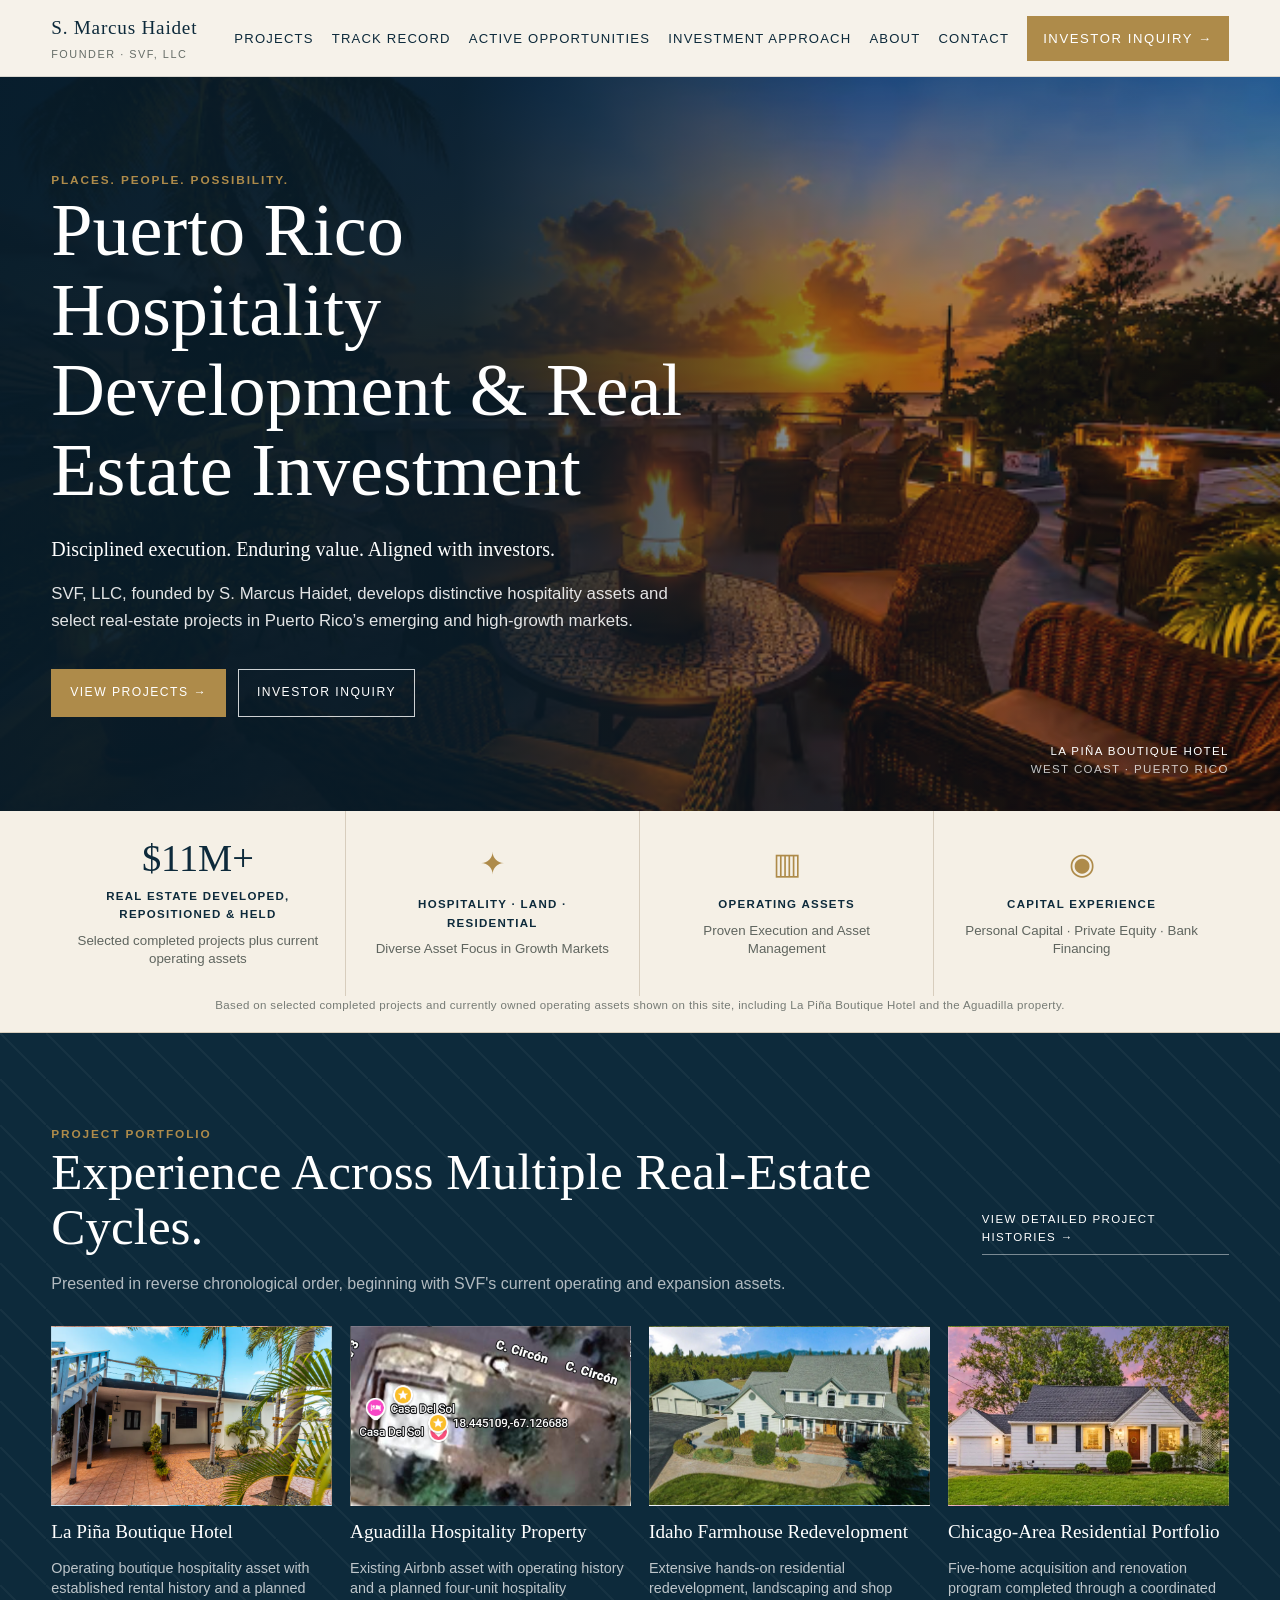
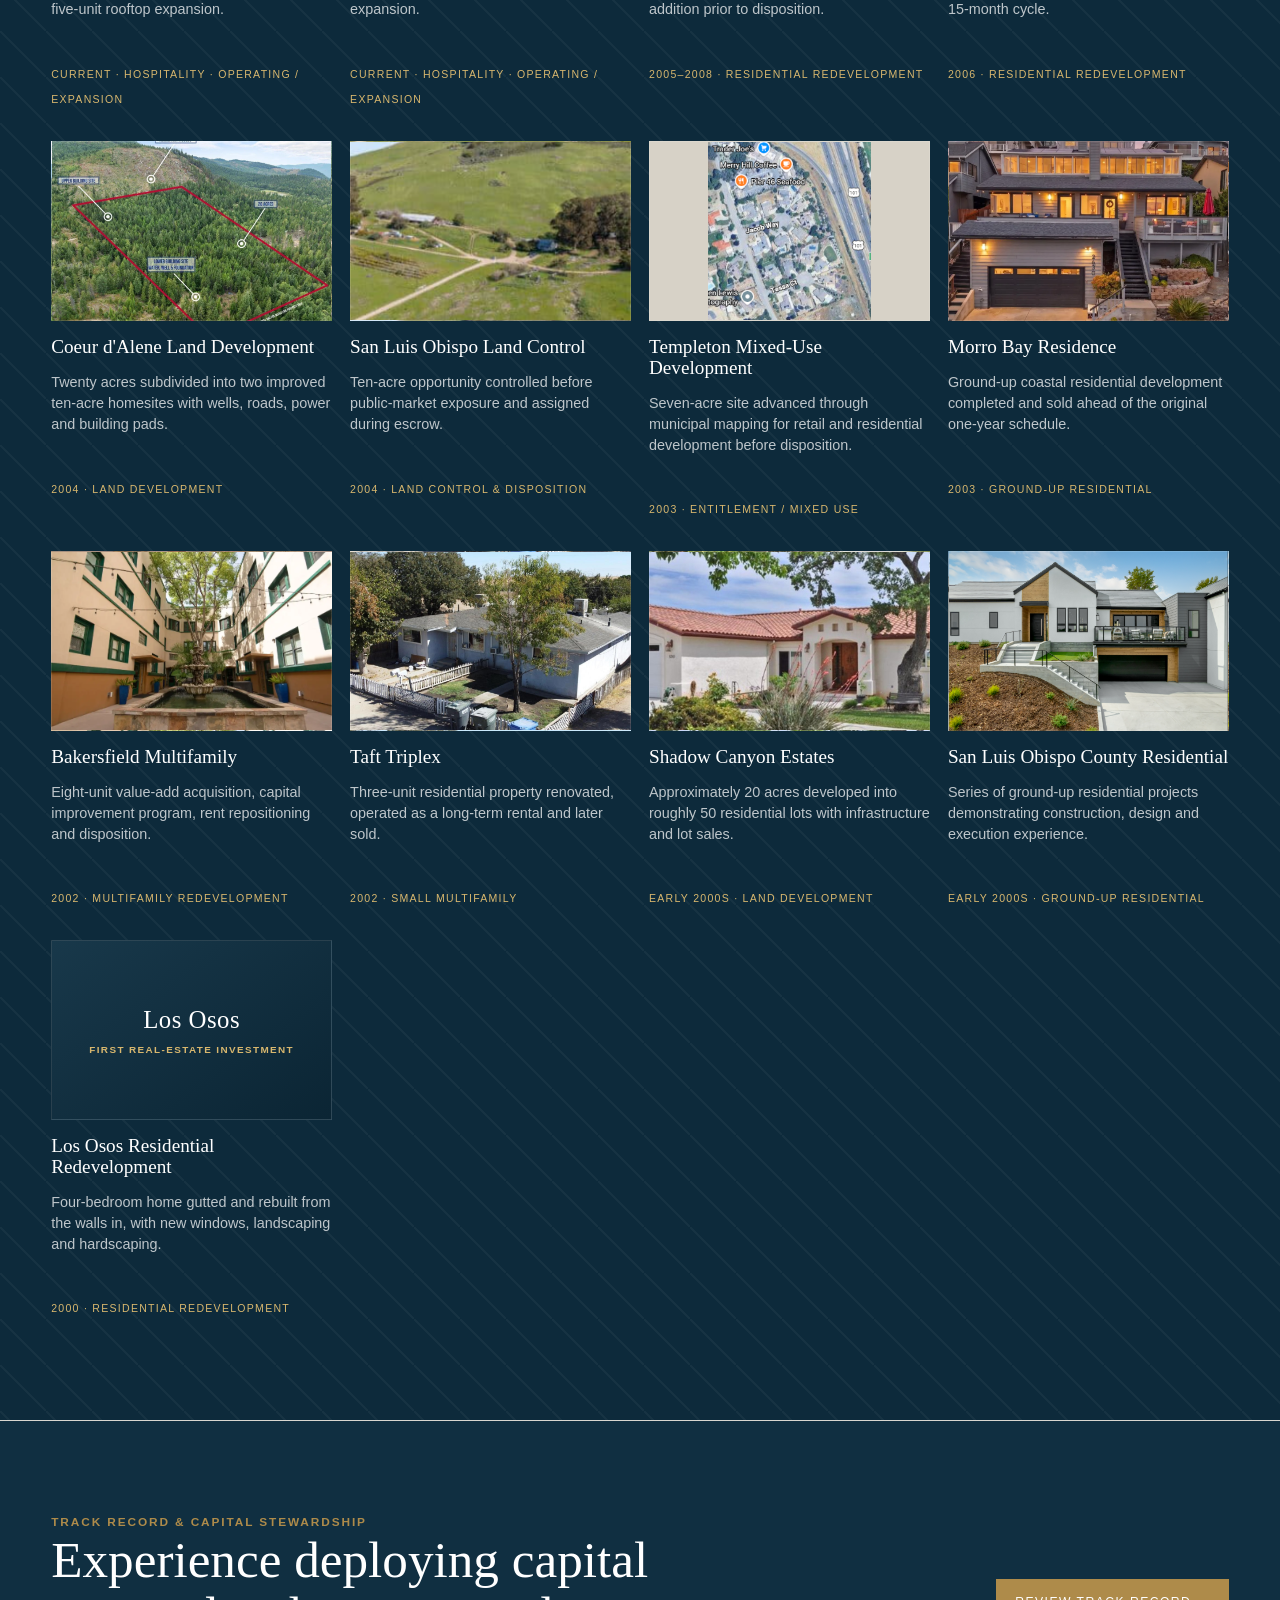
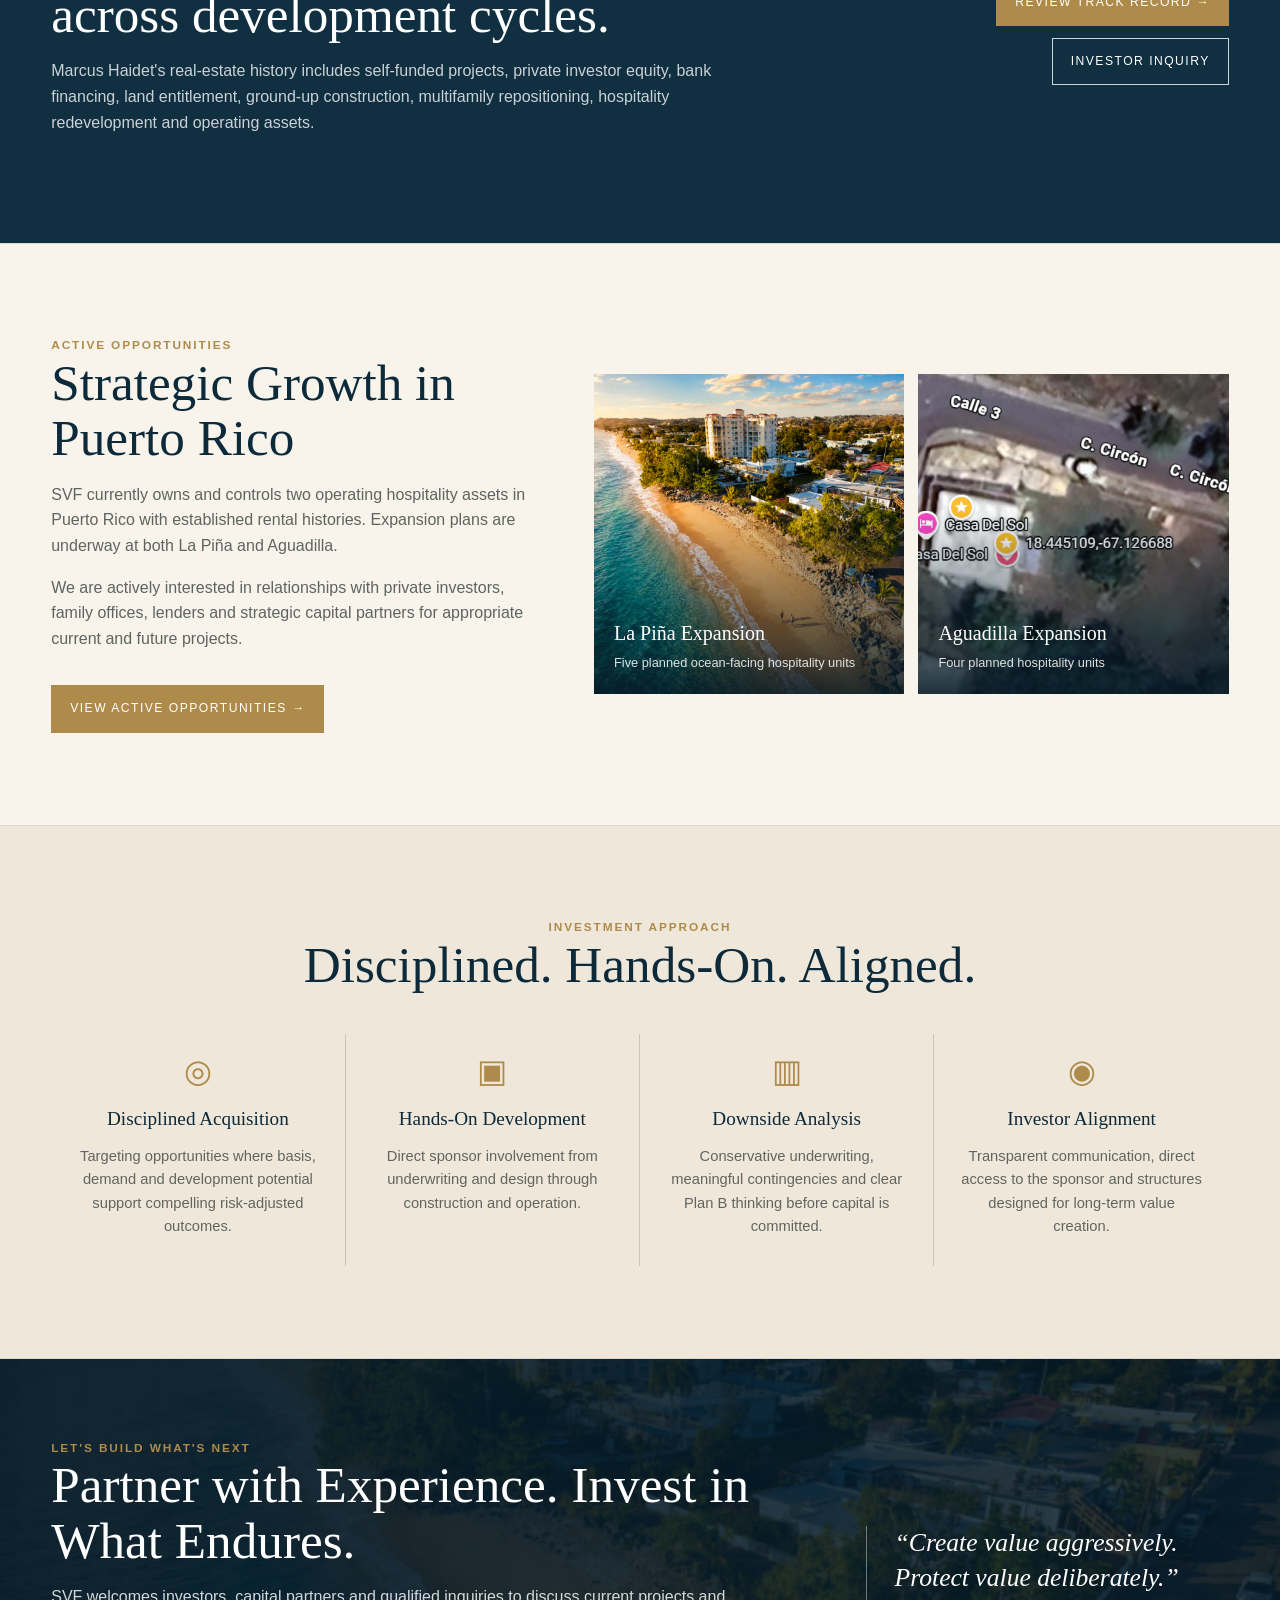
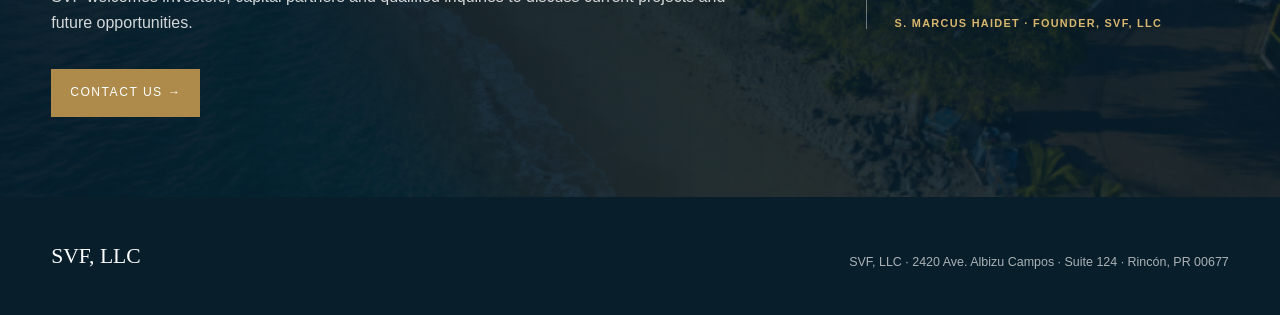
==== index.html @ a1da13d5 "Update homepage real estate value metric to $11M+" ====
<!doctype html>
<html lang="en">
<head>
<meta charset="utf-8">
<meta name="viewport" content="width=device-width,initial-scale=1">
<title>S. Marcus Haidet | SVF, LLC | Puerto Rico Hospitality Development & Investment</title>
<meta name="description" content="SVF, LLC, founded by S. Marcus Haidet, develops hospitality and select real-estate assets in Puerto Rico and works with aligned private capital partners.">
<meta name="robots" content="index,follow">
<link rel="stylesheet" href="styles.css">
</head>
<body class="home-investment">
<header class="site-header investment-header">
  <div class="container nav">
    <a class="brand" href="index.html">S. Marcus Haidet<small>Founder · SVF, LLC</small></a>
    <button class="menu-button" aria-expanded="false">Menu</button>
    <nav class="nav-links" aria-label="Primary">
      <a href="projects.html">Projects</a><a href="trackrecord.html">Track Record</a>
      <a href="active.html">Active Opportunities</a>
      <a href="investment.html">Investment Approach</a>
      <a href="about.html">About</a>
      <a href="contact.html">Contact</a>
      <a class="nav-investor" href="contact.html">Investor Inquiry →</a>
    </nav>
  </div>
</header>

<main>
<section class="invest-hero">
  <div class="invest-hero-overlay"></div>
  <div class="container invest-hero-content">
    <div class="hero-copy-panel">
      <div class="eyebrow gold">Places. People. Possibility.</div>
      <h1>Puerto Rico Hospitality Development & Real Estate Investment</h1>
      <p class="hero-sub">Disciplined execution. Enduring value. Aligned with investors.</p>
      <p class="hero-body">SVF, LLC, founded by S. Marcus Haidet, develops distinctive hospitality assets and select real-estate projects in Puerto Rico’s emerging and high-growth markets.</p>
      <div class="actions">
        <a class="button gold-button" href="projects.html">View Projects →</a>
        <a class="button outline-light" href="contact.html">Investor Inquiry</a>
      </div>
    </div>
    <div class="hero-location">La Piña Boutique Hotel<br><span>West Coast · Puerto Rico</span></div>
  </div>
</section>

<section class="credibility-strip">
  <div class="container credibility-grid">
    <div class="credibility-item">
      <strong>$11M+</strong>
      <span>Real Estate Developed, Repositioned & Held</span>
      <small>Selected completed projects plus current operating assets</small>
    </div>
    <div class="credibility-item">
      <div class="credibility-icon">✦</div>
      <span>Hospitality · Land · Residential</span>
      <small>Diverse Asset Focus in Growth Markets</small>
    </div>
    <div class="credibility-item">
      <div class="credibility-icon">▥</div>
      <span>Operating Assets</span>
      <small>Proven Execution and Asset Management</small>
    </div>
    <div class="credibility-item">
      <div class="credibility-icon">◉</div>
      <span>Capital Experience</span>
      <small>Personal Capital · Private Equity · Bank Financing</small>
    </div>
  </div>
<div class="container credibility-note">Based on selected completed projects and currently owned operating assets shown on this site, including La Piña Boutique Hotel and the Aguadilla property.</div>
</section>

<section class="featured-dark section">
  <div class="container">
    <div class="featured-head">
      <div>
        <div class="eyebrow gold">Project Portfolio</div>
        <h2>Experience Across Multiple Real-Estate Cycles.</h2>
      </div>
      <a class="text-link-light" href="projects.html">View detailed project histories →</a>
    </div>
    <p class="portfolio-intro">Presented in reverse chronological order, beginning with SVF's current operating and expansion assets.</p>
    <div class="project-card-grid all-projects">
      <a class="investment-project-card" href="active.html">
        <div class="project-thumb p-lapina"></div>
        <h3>La Piña Boutique Hotel</h3>
        <p>Operating boutique hospitality asset with established rental history and a planned five-unit rooftop expansion.</p>
        <span>Current · Hospitality · Operating / Expansion</span>
      </a>
      <a class="investment-project-card" href="active.html">
        <div class="project-thumb p-aguadilla"></div>
        <h3>Aguadilla Hospitality Property</h3>
        <p>Existing Airbnb asset with operating history and a planned four-unit hospitality expansion.</p>
        <span>Current · Hospitality · Operating / Expansion</span>
      </a>
      <a class="investment-project-card" href="projects.html">
        <div class="project-thumb p-farmhouse"></div>
        <h3>Idaho Farmhouse Redevelopment</h3>
        <p>Extensive hands-on residential redevelopment, landscaping and shop addition prior to disposition.</p>
        <span>2005–2008 · Residential Redevelopment</span>
      </a>
      <a class="investment-project-card" href="projects.html">
        <div class="project-thumb p-chicago"></div>
        <h3>Chicago-Area Residential Portfolio</h3>
        <p>Five-home acquisition and renovation program completed through a coordinated 15-month cycle.</p>
        <span>2006 · Residential Redevelopment</span>
      </a>
      <a class="investment-project-card" href="projects.html">
        <div class="project-thumb p-cda"></div>
        <h3>Coeur d'Alene Land Development</h3>
        <p>Twenty acres subdivided into two improved ten-acre homesites with wells, roads, power and building pads.</p>
        <span>2004 · Land Development</span>
      </a>
      <a class="investment-project-card" href="projects.html">
        <div class="project-thumb p-slo-land"></div>
        <h3>San Luis Obispo Land Control</h3>
        <p>Ten-acre opportunity controlled before public-market exposure and assigned during escrow.</p>
        <span>2004 · Land Control & Disposition</span>
      </a>
      <a class="investment-project-card" href="projects.html">
        <div class="project-thumb p-templeton"></div>
        <h3>Templeton Mixed-Use Development</h3>
        <p>Seven-acre site advanced through municipal mapping for retail and residential development before disposition.</p>
        <span>2003 · Entitlement / Mixed Use</span>
      </a>
      <a class="investment-project-card" href="projects.html">
        <div class="project-thumb p-morro"></div>
        <h3>Morro Bay Residence</h3>
        <p>Ground-up coastal residential development completed and sold ahead of the original one-year schedule.</p>
        <span>2003 · Ground-Up Residential</span>
      </a>
      <a class="investment-project-card" href="projects.html">
        <div class="project-thumb p-bakersfield"></div>
        <h3>Bakersfield Multifamily</h3>
        <p>Eight-unit value-add acquisition, capital improvement program, rent repositioning and disposition.</p>
        <span>2002 · Multifamily Redevelopment</span>
      </a>
      <a class="investment-project-card" href="projects.html">
        <div class="project-thumb p-taft"></div>
        <h3>Taft Triplex</h3>
        <p>Three-unit residential property renovated, operated as a long-term rental and later sold.</p>
        <span>2002 · Small Multifamily</span>
      </a>
      <a class="investment-project-card" href="projects.html">
        <div class="project-thumb p-shadow"></div>
        <h3>Shadow Canyon Estates</h3>
        <p>Approximately 20 acres developed into roughly 50 residential lots with infrastructure and lot sales.</p>
        <span>Early 2000s · Land Development</span>
      </a>
      <a class="investment-project-card" href="projects.html">
        <div class="project-thumb p-slo-homes"></div>
        <h3>San Luis Obispo County Residential</h3>
        <p>Series of ground-up residential projects demonstrating construction, design and execution experience.</p>
        <span>Early 2000s · Ground-Up Residential</span>
      </a>
      <a class="investment-project-card" href="projects.html">
        <div class="project-thumb p-losos"><div class="text-thumb">Los Osos<br><small>First Real-Estate Investment</small></div></div>
        <h3>Los Osos Residential Redevelopment</h3>
        <p>Four-bedroom home gutted and rebuilt from the walls in, with new windows, landscaping and hardscaping.</p>
        <span>2000 · Residential Redevelopment</span>
      </a>
    </div>
  </div>
</section>

<section class="section trackrecord-band">
  <div class="container trackrecord-band-inner">
    <div>
      <div class="eyebrow gold">Track Record & Capital Stewardship</div>
      <h2>Experience deploying capital across development cycles.</h2>
      <p>Marcus Haidet's real-estate history includes self-funded projects, private investor equity, bank financing, land entitlement, ground-up construction, multifamily repositioning, hospitality redevelopment and operating assets.</p>
    </div>
    <div class="trackrecord-band-actions">
      <a class="button gold-button" href="trackrecord.html">Review Track Record →</a>
      <a class="button outline-light" href="contact.html">Investor Inquiry</a>
    </div>
  </div>
</section>

<section class="opportunity-section section">
  <div class="container opportunity-layout">
    <div class="opportunity-copy">
      <div class="eyebrow gold">Active Opportunities</div>
      <h2>Strategic Growth in Puerto Rico</h2>
      <p>SVF currently owns and controls two operating hospitality assets in Puerto Rico with established rental histories. Expansion plans are underway at both La Piña and Aguadilla.</p>
      <p>We are actively interested in relationships with private investors, family offices, lenders and strategic capital partners for appropriate current and future projects.</p>
      <div class="actions"><a class="button gold-button" href="active.html">View Active Opportunities →</a></div>
    </div>
    <div class="opportunity-cards">
      <a class="op-card op-lapina" href="active.html"><div><strong>La Piña Expansion</strong><span>Five planned ocean-facing hospitality units</span></div></a>
      <a class="op-card op-aguadilla" href="active.html"><div><strong>Aguadilla Expansion</strong><span>Four planned hospitality units</span></div></a>
    </div>
  </div>
</section>

<section class="investment-approach section">
  <div class="container">
    <div class="center-head">
      <div class="eyebrow gold">Investment Approach</div>
      <h2>Disciplined. Hands-On. Aligned.</h2>
    </div>
    <div class="approach-grid">
      <div class="approach-item"><div class="approach-icon">◎</div><h3>Disciplined Acquisition</h3><p>Targeting opportunities where basis, demand and development potential support compelling risk-adjusted outcomes.</p></div>
      <div class="approach-item"><div class="approach-icon">▣</div><h3>Hands-On Development</h3><p>Direct sponsor involvement from underwriting and design through construction and operation.</p></div>
      <div class="approach-item"><div class="approach-icon">▥</div><h3>Downside Analysis</h3><p>Conservative underwriting, meaningful contingencies and clear Plan B thinking before capital is committed.</p></div>
      <div class="approach-item"><div class="approach-icon">◉</div><h3>Investor Alignment</h3><p>Transparent communication, direct access to the sponsor and structures designed for long-term value creation.</p></div>
    </div>
  </div>
</section>

<section class="investor-cta">
  <div class="container investor-cta-inner">
    <div>
      <div class="eyebrow gold">Let's build what's next</div>
      <h2>Partner with Experience. Invest in What Endures.</h2>
      <p>SVF welcomes investors, capital partners and qualified inquiries to discuss current projects and future opportunities.</p>
      <div class="actions"><a class="button gold-button" href="contact.html">Contact Us →</a></div>
    </div>
    <div class="investor-quote">“Create value aggressively.<br>Protect value deliberately.”<small>S. Marcus Haidet · Founder, SVF, LLC</small></div>
  </div>
</section>
</main>

<footer class="dark-footer"><div class="container footer-row"><div class="kicker">SVF, LLC</div><div class="footer-meta">SVF, LLC · 2420 Ave. Albizu Campos · Suite 124 · Rincón, PR 00677</div></div></footer>
<script src="script.js"></script>
<!-- deploy-refresh-20261014 -->
</body>
</html>
---- styles.css ----
:root{
  --ink:#1f2422;
  --muted:#666d68;
  --paper:#f7f5f0;
  --white:#ffffff;
  --line:#d9d7d0;
  --stone:#e8e3d9;
  --sage:#768178;
  --deep:#26302b;
  --max:1180px;
}
*{box-sizing:border-box}
html{scroll-behavior:smooth}
body{
  margin:0;
  font-family:Arial,Helvetica,sans-serif;
  color:var(--ink);
  background:var(--paper);
  line-height:1.6;
}
a{color:inherit;text-decoration:none}
img{max-width:100%;display:block}
.container{width:min(92%,var(--max));margin:auto}
.site-header{
  position:sticky;top:0;z-index:100;
  background:rgba(247,245,240,.96);
  border-bottom:1px solid var(--line);
  backdrop-filter:blur(8px);
}
.nav{
  min-height:76px;display:flex;align-items:center;justify-content:space-between;gap:24px;
}
.brand{font-family:Georgia,serif;font-size:1.2rem;letter-spacing:.04em}
.brand small{display:block;font-family:Arial,sans-serif;font-size:.68rem;letter-spacing:.14em;text-transform:uppercase;color:var(--muted);margin-top:2px}
.nav-links{display:flex;gap:22px;align-items:center;font-size:.82rem;letter-spacing:.09em;text-transform:uppercase}
.nav-links a:hover{opacity:.6}
.menu-button{display:none;border:1px solid var(--line);background:transparent;padding:10px 12px;font-size:.8rem}
.hero{
  min-height:72vh;display:grid;grid-template-columns:1.05fr .95fr;align-items:stretch;
  border-bottom:1px solid var(--line);
}
.hero-copy{padding:96px max(4vw,32px) 88px calc((100vw - min(92vw,var(--max)))/2);display:flex;flex-direction:column;justify-content:center}
.eyebrow{font-size:.74rem;letter-spacing:.16em;text-transform:uppercase;color:var(--sage);font-weight:700}
h1,h2,h3{font-family:Georgia,serif;font-weight:400;line-height:1.08;margin:0}
h1{font-size:clamp(3rem,7vw,6.4rem);max-width:780px}
.hero h1{font-size:clamp(2.8rem,5.7vw,5.35rem);max-width:700px}
h2{font-size:clamp(2.2rem,4vw,4rem)}
h3{font-size:clamp(1.45rem,2.2vw,2rem)}
.lead{font-size:1.18rem;color:var(--muted);max-width:760px;margin:24px 0 0}
.hero-art{
  background:
    linear-gradient(180deg,rgba(38,48,43,.04),rgba(38,48,43,.12)),
    url("images/lapina-rooftop-sunset.png") center center/cover no-repeat,
    linear-gradient(135deg,#c8c2b7,#7f8a82);
  min-height:560px;
  position:relative;
}
.hero-art::after{
  content:"La Piña Boutique Hotel · Puerto Rico";
  position:absolute;right:24px;bottom:22px;color:#fff;font-size:.72rem;letter-spacing:.12em;text-transform:uppercase;opacity:.9;
  text-shadow:0 1px 5px rgba(0,0,0,.55)
}
.actions{display:flex;gap:12px;flex-wrap:wrap;margin-top:34px}
.button{display:inline-block;padding:13px 18px;border:1px solid var(--ink);font-size:.76rem;letter-spacing:.12em;text-transform:uppercase}
.button.primary{background:var(--ink);color:#fff}
.button:hover{transform:translateY(-1px)}
.section{padding:92px 0;border-bottom:1px solid var(--line)}
.section.tight{padding:66px 0}
.section-head{display:grid;grid-template-columns:.7fr 1.3fr;gap:60px;margin-bottom:52px}
.section-head p{margin:0;color:var(--muted);max-width:720px}
.grid-2{display:grid;grid-template-columns:1fr 1fr;gap:28px}
.grid-3{display:grid;grid-template-columns:repeat(3,1fr);gap:22px}
.card{border-top:1px solid var(--ink);padding-top:18px}
.card p{color:var(--muted);margin:12px 0 0}
.process{display:grid;grid-template-columns:repeat(6,1fr);gap:8px;margin-top:34px}
.step{border:1px solid var(--line);padding:26px 18px;background:rgba(255,255,255,.28)}
.step span{display:block;color:var(--sage);font-size:.7rem;letter-spacing:.14em;text-transform:uppercase;margin-bottom:8px}
.project-feature{display:grid;grid-template-columns:1.05fr .95fr;gap:46px;align-items:center}
.project-image,.image-placeholder{
  min-height:420px;
  background:
    linear-gradient(160deg,rgba(255,255,255,.03),rgba(0,0,0,.12)),
    linear-gradient(135deg,#d8d1c6,#788279);
  background-size:cover;
  background-position:center;
  display:flex;align-items:flex-end;padding:20px;color:#fff;font-size:.72rem;letter-spacing:.12em;text-transform:uppercase
}
.project-image{
  background:
    linear-gradient(160deg,rgba(255,255,255,.02),rgba(0,0,0,.10)),
    url("images/lapina-outdoor-tub.png") center center/cover no-repeat,
    linear-gradient(135deg,#d8d1c6,#788279);
}
.project-image{font-size:0}
.project-gallery{
  display:grid;
  grid-template-columns:1.4fr 1fr;
  grid-template-rows:260px 220px;
  gap:12px;
  margin:34px 0 0;
}
.gallery-photo{
  min-height:200px;
  background-color:#d8d1c6;
  background-size:cover;
  background-position:center;
}
.gallery-photo.aerial{grid-row:1 / span 2;background-image:url("images/lapina-rooftop-sunset.png")}
.gallery-photo.bedroom{background-image:url("images/lapina-bedroom.png")}
.gallery-photo.pool{background-image:url("images/lapina-pool.png")}
.stat-row{display:grid;grid-template-columns:repeat(3,1fr);gap:12px;margin-top:32px}
.stat{padding:22px 0;border-top:1px solid var(--line)}
.stat strong{font-family:Georgia,serif;font-size:1.7rem;font-weight:400;display:block}
.quote{font-family:Georgia,serif;font-size:clamp(1.8rem,3.3vw,3rem);line-height:1.25;max-width:980px}
.page-hero{padding:110px 0 70px;border-bottom:1px solid var(--line)}
.page-hero h1{font-size:clamp(2.8rem,5.7vw,5.3rem)}
.page-hero p{max-width:820px;color:var(--muted);font-size:1.15rem;margin-top:22px}
.timeline{display:grid;gap:0}
.timeline-item{display:grid;grid-template-columns:180px 1fr;gap:32px;padding:26px 0;border-top:1px solid var(--line)}
.timeline-item .year{font-size:.78rem;letter-spacing:.12em;text-transform:uppercase;color:var(--sage)}
.timeline-item p{margin:8px 0 0;color:var(--muted)}
.project-list{display:grid;gap:76px}
.project-block{display:grid;grid-template-columns:1fr 1fr;gap:46px;align-items:start}
.project-meta{font-size:.74rem;letter-spacing:.13em;text-transform:uppercase;color:var(--sage);margin-bottom:14px}
.bullets{padding-left:1.1rem;color:var(--muted)}
.bullets li{margin:.45rem 0}
.contact-box{display:grid;grid-template-columns:1fr 1fr;gap:44px;padding:46px;background:var(--white);border:1px solid var(--line)}
.contact-box p{color:var(--muted)}
.contact-list{display:grid;gap:14px}
.contact-item{padding:16px 0;border-top:1px solid var(--line)}
.notice{font-size:.83rem;color:var(--muted);padding-top:28px}
footer{padding:42px 0}
.footer-row{display:flex;justify-content:space-between;gap:30px;align-items:flex-end}
.footer-meta{font-size:.78rem;color:var(--muted)}
.kicker{font-family:Georgia,serif;font-size:1.35rem}
.shadow-gallery{
  display:grid;
  grid-template-columns:1.2fr 1fr;
  grid-template-rows:220px 220px;
  gap:12px;
  margin-top:34px;
}
.shadow-photo{
  background-color:#d8d1c6;
  background-size:cover;
  background-position:center;
}
.shadow-photo.map{grid-row:1 / span 2;background-image:url("images/shadow-canyon-map.jpg")}
.shadow-photo.home{background-image:url("images/shadow-canyon-home.jpg")}
.shadow-photo.poolhome{background-image:url("images/shadow-canyon-pool-home.jpg")}
.bakersfield-gallery{
  display:grid;
  grid-template-columns:1.15fr 1fr;
  grid-template-rows:235px 235px;
  gap:12px;
  margin-top:34px;
}
.bakersfield-photo{
  background-color:#d8d1c6;
  background-size:cover;
  background-position:center;
}
.bakersfield-photo.courtyard{grid-row:1 / span 2;background-image:url("images/bakersfield-courtyard.png")}
.bakersfield-photo.entry{background-image:url("images/bakersfield-entry.png")}
.bakersfield-photo.interior{background-image:url("images/bakersfield-interior-1.png")}
@media(max-width:900px){
  .hero{grid-template-columns:1fr}.hero-copy{padding:74px 4vw}.hero-art{min-height:380px}
  .section-head,.project-feature,.project-block,.contact-box{grid-template-columns:1fr;gap:28px}
  .grid-3{grid-template-columns:1fr}.grid-2{grid-template-columns:1fr}
  .process{grid-template-columns:repeat(2,1fr)}
  .timeline-item{grid-template-columns:1fr;gap:6px}
  .project-gallery,.shadow-gallery,.bakersfield-gallery{grid-template-columns:1fr 1fr;grid-template-rows:300px 200px}
  .gallery-photo.aerial,.shadow-photo.map,.bakersfield-photo.courtyard{grid-column:1/-1;grid-row:auto}
  .nav-links{display:none;position:absolute;top:76px;left:0;right:0;background:var(--paper);padding:18px 4vw;border-bottom:1px solid var(--line);flex-direction:column;align-items:flex-start}
  .nav-links.open{display:flex}.menu-button{display:block}
}
@media(max-width:560px){
  h1{font-size:2.7rem}.hero h1{font-size:2.55rem}.section{padding:70px 0}.process{grid-template-columns:1fr}.stat-row{grid-template-columns:1fr}
  .project-gallery,.shadow-gallery,.bakersfield-gallery{grid-template-columns:1fr;grid-template-rows:240px 200px 200px}
  .gallery-photo.aerial,.shadow-photo.map,.bakersfield-photo.courtyard{grid-column:auto}
  .footer-row{align-items:flex-start;flex-direction:column}
}
.slo-gallery{
  display:grid;
  grid-template-columns:1.2fr 1fr 1fr;
  grid-template-rows:220px 220px;
  gap:12px;
  margin:34px 0 0;
}
.slo-photo{
  background-color:#d8d1c6;
  background-size:cover;
  background-position:center;
}
.slo-photo.one{grid-row:1 / span 2;background-image:url("images/slo-residential-1.png")}
.slo-photo.two{background-image:url("images/slo-residential-2.png")}
.slo-photo.three{background-image:url("images/slo-residential-3.png")}
.slo-photo.four{background-image:url("images/slo-residential-4.png")}
.slo-photo.five{background-image:url("images/slo-residential-5.png")}
@media(max-width:900px){
  .slo-gallery{grid-template-columns:1fr 1fr;grid-template-rows:280px 220px 220px}
  .slo-photo.one{grid-column:1/-1;grid-row:auto}
}
@media(max-width:560px){
  .slo-gallery{grid-template-columns:1fr;grid-template-rows:repeat(5,220px)}
  .slo-photo.one{grid-column:auto}
}

.chicago-gallery{
  display:grid;
  grid-template-columns:1.25fr 1fr 1fr;
  grid-template-rows:360px;
  gap:12px;
  margin:34px 0 0;
}
.chicago-photo{
  background-color:#d8d1c6;
  background-size:cover;
  background-position:center;
}
.chicago-photo.one{background-image:url("images/chicago-residential-1.png")}
.chicago-photo.two{background-image:url("images/chicago-residential-2.png")}
.chicago-photo.three{background-image:url("images/chicago-residential-3.png")}
@media(max-width:900px){
  .chicago-gallery{grid-template-columns:1fr 1fr;grid-template-rows:280px 220px}
  .chicago-photo.one{grid-column:1/-1}
}
@media(max-width:560px){
  .chicago-gallery{grid-template-columns:1fr;grid-template-rows:repeat(3,220px)}
  .chicago-photo.one{grid-column:auto}
}

.cda-gallery{
  display:grid;
  grid-template-columns:1.25fr 1fr;
  grid-template-rows:230px 230px;
  gap:12px;
  margin-top:34px;
}
.cda-photo{
  background-color:#d8d1c6;
  background-size:cover;
  background-position:center;
}
.cda-photo.one{grid-row:1 / span 2;background-image:url("images/coeurdalene-land-1.png")}
.cda-photo.two{background-image:url("images/coeurdalene-land-2.png")}
.cda-photo.three{background-image:url("images/coeurdalene-land-3.png")}
.cda-photo.four{background-image:url("images/coeurdalene-land-4.png")}
@media(max-width:900px){
  .cda-gallery{grid-template-columns:1fr 1fr;grid-template-rows:280px 220px 220px}
  .cda-photo.one{grid-column:1/-1;grid-row:auto}
}
@media(max-width:560px){
  .cda-gallery{grid-template-columns:1fr;grid-template-rows:repeat(4,220px)}
  .cda-photo.one{grid-column:auto}
}

.farmhouse-gallery{
  display:grid;
  grid-template-columns:1.25fr 1fr 1fr;
  grid-template-rows:220px 220px;
  gap:12px;
  margin:34px 0 0;
}
.farmhouse-photo{
  background-color:#d8d1c6;
  background-size:cover;
  background-position:center;
}
.farmhouse-photo.one{grid-row:1 / span 2;background-image:url("images/idaho-farmhouse-1.png")}
.farmhouse-photo.two{background-image:url("images/idaho-farmhouse-2.png")}
.farmhouse-photo.three{background-image:url("images/idaho-farmhouse-3.png")}
.farmhouse-photo.four{background-image:url("images/idaho-farmhouse-4.png")}
.farmhouse-photo.five{background-image:url("images/idaho-farmhouse-5.png")}
.farmhouse-photo.six{background-image:url("images/idaho-farmhouse-6.png")}
@media(max-width:900px){
  .farmhouse-gallery{grid-template-columns:1fr 1fr;grid-template-rows:280px 220px 220px 220px}
  .farmhouse-photo.one{grid-column:1/-1;grid-row:auto}
}
@media(max-width:560px){
  .farmhouse-gallery{grid-template-columns:1fr;grid-template-rows:repeat(6,220px)}
  .farmhouse-photo.one{grid-column:auto}
}

.taft-gallery{
  margin:34px 0 0;
}
.taft-photo{
  min-height:430px;
  background-color:#d8d1c6;
  background-image:url("images/taft-triplex.png");
  background-size:cover;
  background-position:center;
}
@media(max-width:560px){
  .taft-photo{min-height:260px}
}

.morro-gallery{
  display:grid;
  grid-template-columns:1.2fr 1fr 1fr;
  grid-template-rows:220px 220px;
  gap:12px;
  margin:34px 0 0;
}
.morro-photo{
  background-color:#d8d1c6;
  background-size:cover;
  background-position:center;
}
.morro-photo.one{grid-row:1 / span 2;background-image:url("images/morro-bay-1.png")}
.morro-photo.two{background-image:url("images/morro-bay-2.png")}
.morro-photo.three{background-image:url("images/morro-bay-3.png")}
.morro-photo.four{background-image:url("images/morro-bay-4.png")}
.morro-photo.five{background-image:url("images/morro-bay-5.png")}
@media(max-width:900px){
  .morro-gallery{grid-template-columns:1fr 1fr;grid-template-rows:280px 220px 220px}
  .morro-photo.one{grid-column:1/-1;grid-row:auto}
}
@media(max-width:560px){
  .morro-gallery{grid-template-columns:1fr;grid-template-rows:repeat(5,220px)}
  .morro-photo.one{grid-column:auto}
}

.slo-land-gallery{
  margin:34px 0 0;
}
.slo-land-photo{
  min-height:360px;
  background:url("images/slo-land-control-2004.png") center center/cover no-repeat;
  background-color:#d8d1c6;
}
@media(max-width:560px){
  .slo-land-photo{min-height:240px}
}

.templeton-gallery{margin:34px 0 0}
.templeton-photo{
  min-height:520px;
  background-color:#f7f5f0;
  background-image:url("images/templeton-mixed-use-2003.png");
  background-size:contain;
  background-repeat:no-repeat;
  background-position:center;
}
@media(max-width:560px){
  .templeton-photo{min-height:360px}
}

.lapina-active-gallery{
  display:grid;
  grid-template-columns:1.25fr 1fr 1fr;
  grid-template-rows:220px 220px 220px;
  gap:12px;
  margin-top:34px;
  margin-bottom:92px;
  clear:both;
  position:relative;
  z-index:1;
}
.lapina-active-photo{
  background-color:#d8d1c6;
  background-size:cover;
  background-position:center;
}
.lapina-active-photo.one{grid-row:1 / span 2;background-image:url("images/lapina-expansion-1.png")}
.lapina-active-photo.two{background-image:url("images/lapina-expansion-2.png")}
.lapina-active-photo.three{background-image:url("images/lapina-expansion-3.png")}
.lapina-active-photo.four{background-image:url("images/lapina-expansion-4.png")}
.lapina-active-photo.five{background-image:url("images/lapina-expansion-5.png")}
.lapina-active-photo.six{grid-column:2 / span 2;background-image:url("images/lapina-expansion-6.png")}
.lapina-active-photo.seven{grid-column:1 / span 1;background-image:url("images/lapina-expansion-7.png")}
@media(max-width:900px){
  .lapina-active-gallery{grid-template-columns:1fr 1fr;grid-template-rows:280px repeat(3,220px);margin-top:28px}
  .lapina-active-photo.one{grid-column:1/-1;grid-row:auto}
  .lapina-active-photo.six{grid-column:auto}
  .lapina-active-photo.seven{grid-column:auto}
}
@media(max-width:560px){
  .lapina-active-gallery{grid-template-columns:1fr;grid-template-rows:repeat(7,220px)}
  .lapina-active-photo.one,.lapina-active-photo.six,.lapina-active-photo.seven{grid-column:auto}
}

.aguadilla-active{
  background-image:
    linear-gradient(160deg,rgba(255,255,255,.02),rgba(0,0,0,.08)),
    url("images/aguadilla-property.png");
  background-size:contain;
  background-repeat:no-repeat;
  background-position:center;
  background-color:#d8d1c6;
}

.lapina-expansion-gallery{
  display:grid;
  grid-template-columns:1.2fr 1fr 1fr;
  grid-template-rows:220px 220px 220px;
  gap:12px;
  margin:34px 0 0;
}
.lapina-expansion-photo{
  background-color:#d8d1c6;
  background-size:cover;
  background-position:center;
}
.lapina-expansion-photo.one{grid-row:1 / span 2;background-image:url("images/lapina-expansion-1.png")}
.lapina-expansion-photo.two{background-image:url("images/lapina-expansion-2.png")}
.lapina-expansion-photo.three{background-image:url("images/lapina-expansion-3.png")}
.lapina-expansion-photo.four{background-image:url("images/lapina-expansion-4.png")}
.lapina-expansion-photo.five{background-image:url("images/lapina-expansion-5.png")}
.lapina-expansion-photo.six{grid-column:2 / span 2;background-image:url("images/lapina-expansion-6.png")}
.lapina-expansion-photo.seven{grid-column:1 / -1;background-image:url("images/lapina-expansion-7.png")}
@media(max-width:900px){
  .lapina-expansion-gallery{grid-template-columns:1fr 1fr;grid-template-rows:280px 220px 220px 220px}
  .lapina-expansion-photo.one{grid-column:1/-1;grid-row:auto}
  .lapina-expansion-photo.six,.lapina-expansion-photo.seven{grid-column:auto}
}
@media(max-width:560px){
  .lapina-expansion-gallery{grid-template-columns:1fr;grid-template-rows:repeat(7,220px)}
  .lapina-expansion-photo.one,.lapina-expansion-photo.six,.lapina-expansion-photo.seven{grid-column:auto}
}

/* INVESTMENT HOMEPAGE V2 */
.home-investment{
  --navy:#0d2a3b;
  --navy-2:#133447;
  --navy-3:#0a2230;
  --gold:#ae8b4a;
  --cream:#f5f0e6;
  --cream-2:#ece4d4;
  background:var(--cream);
}
.home-investment .investment-header{background:rgba(246,242,234,.98)}
.home-investment .brand{color:var(--navy)}
.home-investment .nav-links{gap:18px}
.home-investment .nav-links a{color:var(--navy)}
.nav-investor{
  background:var(--gold);
  color:#fff!important;
  padding:12px 16px;
  letter-spacing:.12em;
}
.invest-hero{
  min-height:680px;
  position:relative;
  background:url("images/lapina-rooftop-sunset.png") center 42%/cover no-repeat;
  display:flex;
  align-items:center;
}
.invest-hero-overlay{
  position:absolute;inset:0;
  background:linear-gradient(90deg,rgba(7,27,40,.96) 0%,rgba(7,27,40,.90) 36%,rgba(7,27,40,.30) 68%,rgba(7,27,40,.08) 100%);
}
.invest-hero-content{position:relative;z-index:1;width:min(92%,1180px);display:flex;justify-content:space-between;align-items:flex-end}
.hero-copy-panel{max-width:650px;color:#fff;padding:94px 0}
.hero-copy-panel h1{font-size:clamp(3.1rem,5.8vw,5.8rem);max-width:720px}
.hero-sub{font-family:Georgia,serif;font-size:1.25rem;margin:22px 0 8px}
.hero-body{max-width:620px;color:rgba(255,255,255,.88);font-size:1.05rem}
.gold{color:var(--gold)!important}
.gold-button{background:var(--gold)!important;color:#fff!important;border-color:var(--gold)!important}
.outline-light{color:#fff;border-color:rgba(255,255,255,.8)}
.hero-location{color:#fff;text-transform:uppercase;letter-spacing:.12em;font-size:.72rem;text-align:right;padding-bottom:32px;text-shadow:0 2px 8px rgba(0,0,0,.45)}
.hero-location span{opacity:.75}
.credibility-strip{background:var(--cream);border-bottom:1px solid #d7cdbd}
.credibility-grid{display:grid;grid-template-columns:repeat(4,1fr)}
.credibility-item{padding:28px 26px;text-align:center;border-right:1px solid #d7cdbd;min-height:142px}
.credibility-item:last-child{border-right:0}
.credibility-item strong{display:block;font:400 2.4rem/1 Georgia,serif;color:var(--navy);margin-bottom:10px}
.credibility-item span{display:block;text-transform:uppercase;letter-spacing:.11em;font-size:.72rem;font-weight:700;color:var(--navy)}
.credibility-item small{display:block;margin-top:8px;color:#5f655f;line-height:1.35}
.credibility-icon{font-size:1.9rem;color:var(--gold);margin-bottom:8px}
.featured-dark{background:var(--navy);color:#fff;position:relative;overflow:hidden}
.featured-dark:before{content:"";position:absolute;inset:0;opacity:.08;background-image:linear-gradient(45deg,transparent 48%,rgba(255,255,255,.5) 49%,rgba(255,255,255,.5) 51%,transparent 52%);background-size:46px 46px}
.featured-dark .container{position:relative;z-index:1}
.featured-head{display:flex;justify-content:space-between;align-items:end;gap:30px;margin-bottom:34px}
.featured-head h2{color:#fff}
.text-link-light{color:#fff;text-transform:uppercase;letter-spacing:.12em;font-size:.72rem;border-bottom:1px solid rgba(255,255,255,.45);padding-bottom:7px}
.project-card-grid{display:grid;grid-template-columns:repeat(4,1fr);gap:22px 18px}
.investment-project-card{display:block;color:#fff}
.project-thumb{height:180px;background-size:cover;background-position:center;margin-bottom:16px;border:1px solid rgba(255,255,255,.12)}
.p-lapina{background-image:url("images/lapina-expansion-4.png"),url("images/lapina-rooftop-sunset.png")}
.p-aguadilla{background-image:url("images/aguadilla-property.png")}
.p-shadow{background-image:url("images/shadow-canyon-home.jpg")}
.p-morro{background-image:url("images/morro-bay-1.png")}
.p-bakersfield{background-image:url("images/bakersfield-courtyard.png")}
.investment-project-card h3{font-size:1.2rem;margin-bottom:8px}
.investment-project-card p{font-size:.9rem;color:rgba(255,255,255,.73);line-height:1.45;min-height:78px}
.investment-project-card span{font-size:.66rem;text-transform:uppercase;letter-spacing:.12em;color:#d8b76e}
.opportunity-section{background:#f8f4eb}
.opportunity-layout{display:grid;grid-template-columns:.88fr 1.12fr;gap:44px;align-items:center}
.opportunity-copy h2{color:var(--navy)}
.opportunity-copy p{color:#5e645f}
.opportunity-cards{display:grid;grid-template-columns:1fr 1fr;gap:14px}
.op-card{min-height:320px;position:relative;background-size:cover;background-position:center;display:flex;align-items:end;overflow:hidden}
.op-card:before{content:"";position:absolute;inset:0;background:linear-gradient(180deg,transparent 42%,rgba(7,27,40,.9))}
.op-card div{position:relative;z-index:1;padding:20px;color:#fff}
.op-card strong{display:block;font:400 1.25rem Georgia,serif;margin-bottom:4px}
.op-card span{font-size:.8rem;opacity:.85}
.op-lapina{background-image:url("images/lapina-expansion-6.png"),url("images/lapina-rooftop-sunset.png")}
.op-aguadilla{background-image:url("images/aguadilla-property.png")}
.investment-approach{background:#efe7d9}
.center-head{text-align:center;margin-bottom:42px}
.center-head h2{color:var(--navy)}
.approach-grid{display:grid;grid-template-columns:repeat(4,1fr)}
.approach-item{text-align:center;padding:12px 26px;border-right:1px solid #cfc3b2}
.approach-item:last-child{border-right:0}
.approach-icon{font-size:2rem;color:var(--gold);margin-bottom:12px}
.approach-item h3{font-size:1.2rem;color:var(--navy)}
.approach-item p{font-size:.92rem;color:#62655f}
.investor-cta{
  position:relative;color:#fff;padding:80px 0;
  background:
    linear-gradient(90deg,rgba(5,27,41,.96),rgba(5,27,41,.82)),
    url("images/lapina-expansion-6.png") center 44%/cover no-repeat;
}
.investor-cta-inner{display:grid;grid-template-columns:1.35fr .65fr;gap:60px;align-items:center}
.investor-cta h2{color:#fff;max-width:760px}
.investor-cta p{color:rgba(255,255,255,.82);max-width:700px}
.investor-quote{font:italic 1.6rem/1.35 Georgia,serif;border-left:1px solid rgba(255,255,255,.4);padding-left:28px}
.investor-quote small{display:block;font:700 .68rem Arial,sans-serif;text-transform:uppercase;letter-spacing:.12em;margin-top:22px;color:#d8b76e}
.dark-footer{background:#081e2b;color:#fff}
.dark-footer .footer-meta{color:rgba(255,255,255,.66)}
@media(max-width:1000px){
  .project-card-grid{grid-template-columns:repeat(2,1fr)}
  .opportunity-layout,.investor-cta-inner{grid-template-columns:1fr}
  .credibility-grid{grid-template-columns:repeat(2,1fr)}
  .credibility-item:nth-child(2){border-right:0}
  .credibility-item:nth-child(-n+2){border-bottom:1px solid #d7cdbd}
  .approach-grid{grid-template-columns:repeat(2,1fr)}
  .approach-item:nth-child(2){border-right:0}
}
@media(max-width:700px){
  .invest-hero{min-height:640px;background-position:62% center}
  .invest-hero-overlay{background:rgba(7,27,40,.84)}
  .invest-hero-content{display:block}
  .hero-copy-panel{padding:74px 0 50px}
  .hero-location{display:none}
  .credibility-grid,.project-card-grid,.opportunity-cards,.approach-grid{grid-template-columns:1fr}
  .credibility-item,.credibility-item:nth-child(2),.approach-item{border-right:0;border-bottom:1px solid #d7cdbd}
  .featured-head{align-items:flex-start;flex-direction:column}
  .investment-project-card p{min-height:0}
  .op-card{min-height:260px}
}

/* TRACK RECORD */
.trackrecord-band{background:#102f41;color:#fff}
.trackrecord-band-inner{display:grid;grid-template-columns:1.25fr .75fr;gap:54px;align-items:center}
.trackrecord-band h2{color:#fff}
.trackrecord-band p{color:rgba(255,255,255,.78);max-width:760px}
.trackrecord-band-actions{display:flex;gap:12px;justify-content:flex-end;flex-wrap:wrap}
.institutional-hero{background:#102f41;color:#fff}
.institutional-hero h1{color:#fff;max-width:900px}
.institutional-hero p{color:rgba(255,255,255,.8)}
.institutional-hero .eyebrow{color:#c4a35c}
.institutional-hero .button{border-color:#fff;color:#fff}
.institutional-hero .button.primary{background:#b08c48;border-color:#b08c48}
.trackrecord-summary{padding:0;background:#efe7d9}
.summary-grid{display:grid;grid-template-columns:repeat(4,1fr)}
.summary-card{padding:30px 24px;border-right:1px solid #d0c2ad;text-align:center}
.summary-card:last-child{border-right:0}
.summary-card strong{display:block;font:400 1.75rem Georgia,serif;color:#102f41;margin-bottom:8px}
.summary-card span{font-size:.72rem;letter-spacing:.1em;text-transform:uppercase;color:#5d625f}
.capital-principles{display:grid;grid-template-columns:repeat(4,1fr);gap:18px;margin-top:42px}
.capital-principles>div{border-top:2px solid #102f41;padding-top:18px}
.capital-principles span{font-size:.72rem;color:#b08c48;letter-spacing:.12em}
.capital-principles h3{font-size:1.25rem;margin-top:6px}
.capital-principles p{color:#666d68}
.trackrecord-dark{background:#102f41;color:#fff}
.trackrecord-dark h2,.trackrecord-dark h3{color:#fff}
.outcome-grid{display:grid;grid-template-columns:repeat(3,1fr);gap:18px}
.outcome-card{border:1px solid rgba(255,255,255,.15);padding:24px;background:rgba(255,255,255,.035)}
.outcome-card span{display:block;color:#d8b76e;text-transform:uppercase;letter-spacing:.11em;font-size:.68rem;margin-bottom:10px}
.outcome-card h3{font-size:1.35rem;margin-bottom:14px}
.outcome-card p{color:rgba(255,255,255,.78);font-size:.92rem;line-height:1.65}
.trackrecord-disclaimer{color:rgba(255,255,255,.55);font-size:.78rem;margin-top:28px;max-width:980px}
.verification-grid{display:grid;grid-template-columns:repeat(4,1fr);gap:18px}
.verification-card{border:1px solid var(--line);padding:24px;background:#fff}
.verification-card h3{font-size:1.25rem}
.verification-card p{color:var(--muted);font-size:.92rem}
.faq-item{padding:0 0 22px;margin-bottom:22px;border-bottom:1px solid var(--line)}
.faq-item:last-child{border-bottom:0}
.faq-item h3{font-size:1.2rem;margin-bottom:8px}
.faq-item p{margin:0;color:var(--muted)}
@media(max-width:900px){
  .trackrecord-band-inner,.summary-grid,.capital-principles,.outcome-grid,.verification-grid{grid-template-columns:1fr 1fr}
  .trackrecord-band-actions{justify-content:flex-start}
  .summary-card:nth-child(2){border-right:0}
}
@media(max-width:600px){
  .trackrecord-band-inner,.summary-grid,.capital-principles,.outcome-grid,.verification-grid{grid-template-columns:1fr}
  .summary-card{border-right:0;border-bottom:1px solid #d0c2ad}
}

.portfolio-intro{color:rgba(255,255,255,.68);max-width:760px;margin:-18px 0 30px}
.all-projects .investment-project-card{padding-bottom:8px}
.all-projects .investment-project-card p{min-height:88px}
.p-farmhouse{background-image:url("images/idaho-farmhouse-1.png")}
.p-chicago{background-image:url("images/chicago-residential-1.png")}
.p-cda{background-image:url("images/coeurdalene-land-1.png")}
.p-slo-land{background-image:url("images/slo-land-control-2004.png")}
.p-templeton{background-image:url("images/templeton-mixed-use-2003.png");background-size:contain!important;background-repeat:no-repeat;background-color:#d7d2c7}
.p-taft{background-image:url("images/taft-triplex.png")}
.p-slo-homes{background-image:url("images/slo-residential-1.png")}
.p-losos{background:linear-gradient(145deg,#18384a,#0b2534);display:flex;align-items:center;justify-content:center}
.text-thumb{font:400 1.55rem/1.2 Georgia,serif;color:#fff;text-align:center;letter-spacing:.02em}
.text-thumb small{display:block;font:700 .62rem Arial,sans-serif;letter-spacing:.14em;text-transform:uppercase;color:#d8b76e;margin-top:9px}
@media(max-width:1100px){.project-card-grid{grid-template-columns:repeat(3,1fr)}}

/* CONTACT PAGE V2 */
.contact-page{background:#f4efe5}
.contact-shell{padding:44px 0 56px;background:linear-gradient(90deg,#102f41 0%,#102f41 38%,#f4efe5 38%,#f4efe5 100%)}
.contact-layout{display:grid;grid-template-columns:.82fr 1.18fr;min-height:610px;box-shadow:0 22px 60px rgba(10,30,43,.12)}
.contact-intro{background:#102f41;color:#fff;padding:52px 46px;display:flex;flex-direction:column;justify-content:center}
.contact-intro h1{font-size:clamp(2.8rem,4.8vw,4.8rem);color:#fff;margin-top:10px}
.contact-intro>p{color:rgba(255,255,255,.78);font-size:1.02rem;max-width:480px}
.contact-priority{display:grid;gap:0;margin:28px 0 30px;border-top:1px solid rgba(255,255,255,.18)}
.contact-priority span{padding:11px 0;border-bottom:1px solid rgba(255,255,255,.12);font-size:.74rem;letter-spacing:.1em;text-transform:uppercase;color:#eee2cc}
.contact-address{margin-top:auto;padding-top:22px}
.contact-address p{color:rgba(255,255,255,.82);margin:8px 0 0}
.contact-form-panel{background:#fff;padding:42px 44px}
.form-heading{margin-bottom:26px}
.form-heading h2{font-size:clamp(1.9rem,3.1vw,3rem);color:#102f41;margin-top:6px}
.form-heading p{margin:10px 0 0;color:var(--muted)}
.form-grid{display:grid;grid-template-columns:1fr 1fr;gap:16px}
.form-field{display:flex;flex-direction:column;gap:7px}
.form-field.full{grid-column:1/-1}
.form-field label{font-size:.7rem;letter-spacing:.11em;text-transform:uppercase;color:#59615d;font-weight:700}
.form-field input,.form-field select,.form-field textarea{width:100%;padding:13px 14px;border:1px solid #cec8bd;background:#fff;color:var(--ink);font:inherit;border-radius:0}
.form-field input:focus,.form-field select:focus,.form-field textarea:focus{outline:1px solid #ae8b4a;border-color:#ae8b4a}
.form-field textarea{min-height:120px;resize:vertical}
.contact-page .form-actions{display:flex;align-items:center;gap:16px;flex-wrap:wrap;margin-top:20px}
.contact-page .form-note{font-size:.78rem;color:var(--muted)}
.contact-page .button.primary{background:#102f41}
.contact-legal{padding:28px 0 34px;background:#f4efe5}
.contact-legal p{font-size:.78rem;color:#777b77;max-width:980px;margin:6px 0}
@media(max-width:900px){
  .contact-shell{padding:24px 0 40px;background:#f4efe5}
  .contact-layout{grid-template-columns:1fr;box-shadow:none}
  .contact-intro{padding:38px 28px}
  .contact-address{margin-top:24px}
  .contact-form-panel{padding:32px 28px}
}
@media(max-width:620px){
  .form-grid{grid-template-columns:1fr}
  .form-field.full{grid-column:auto}
}

.credibility-note{
  padding:0 0 18px;
  text-align:center;
  font-size:.72rem;
  color:#767b75;
  letter-spacing:.03em;
}
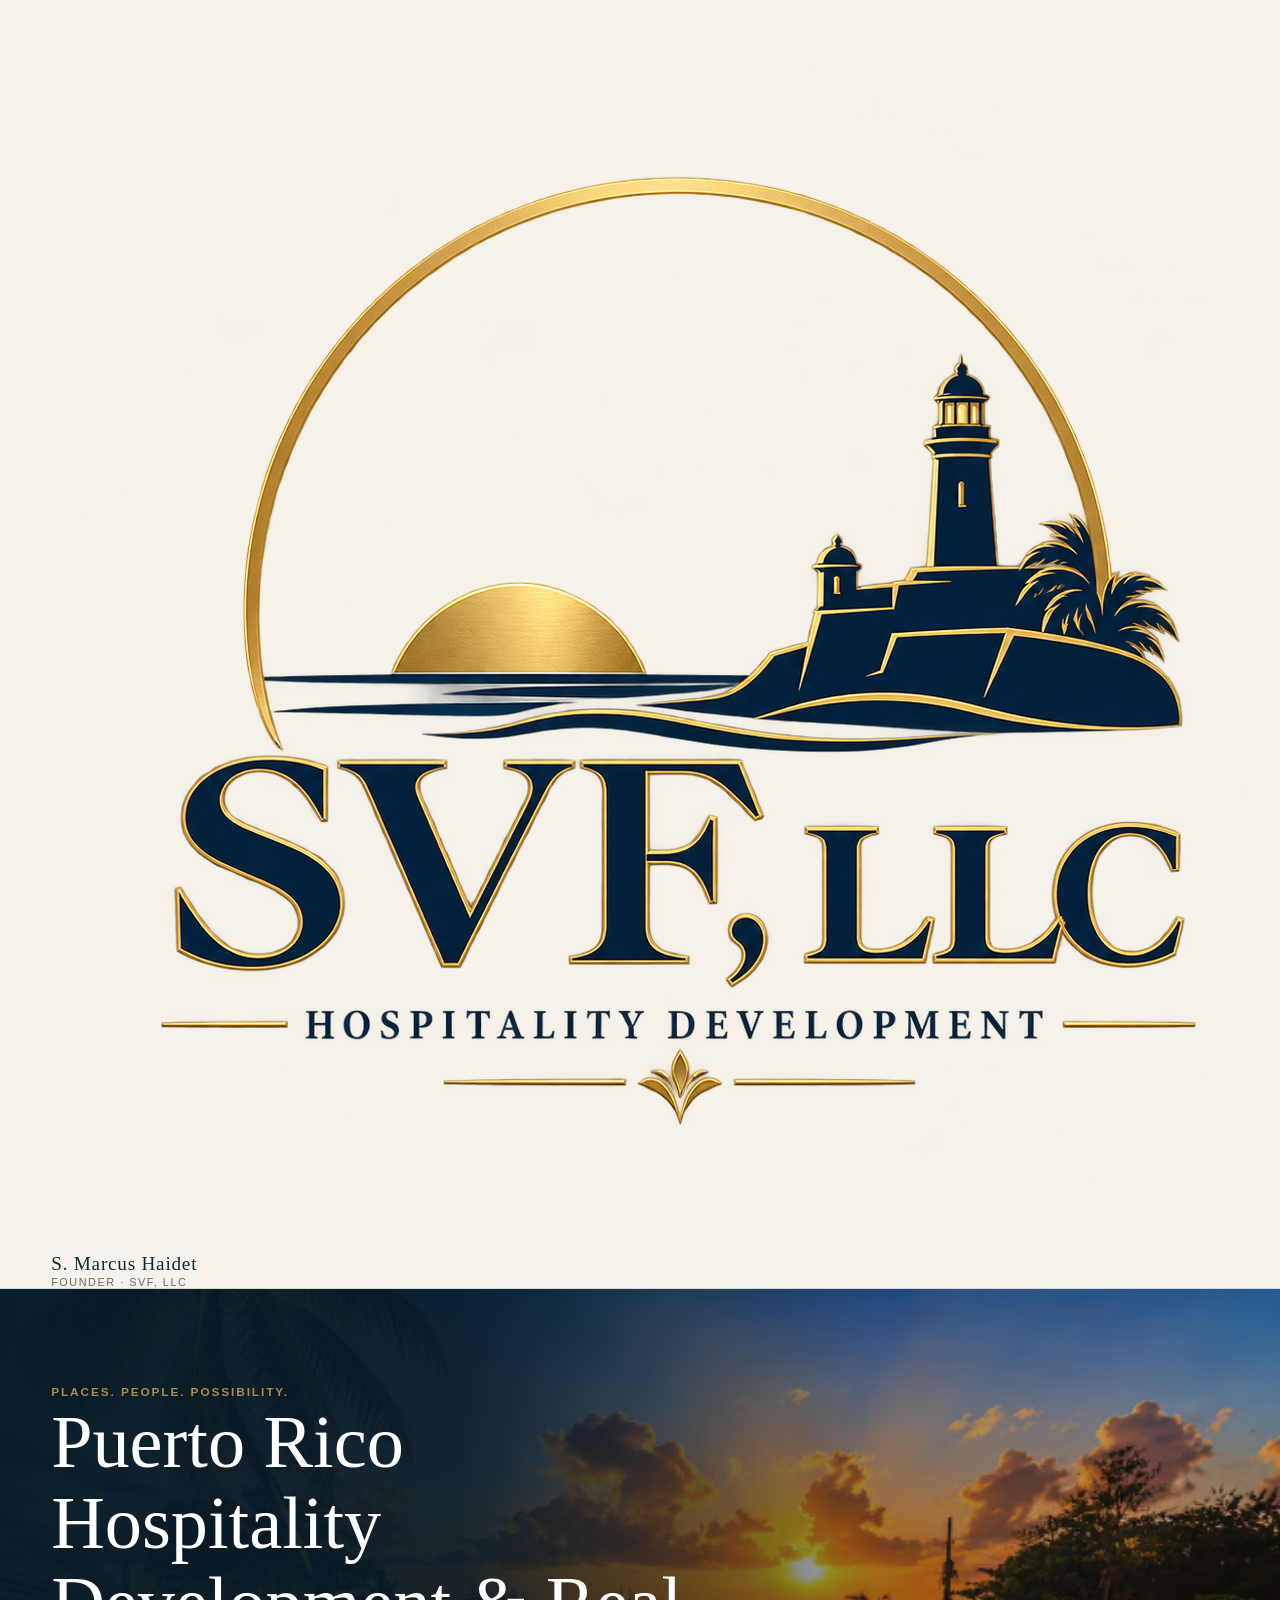
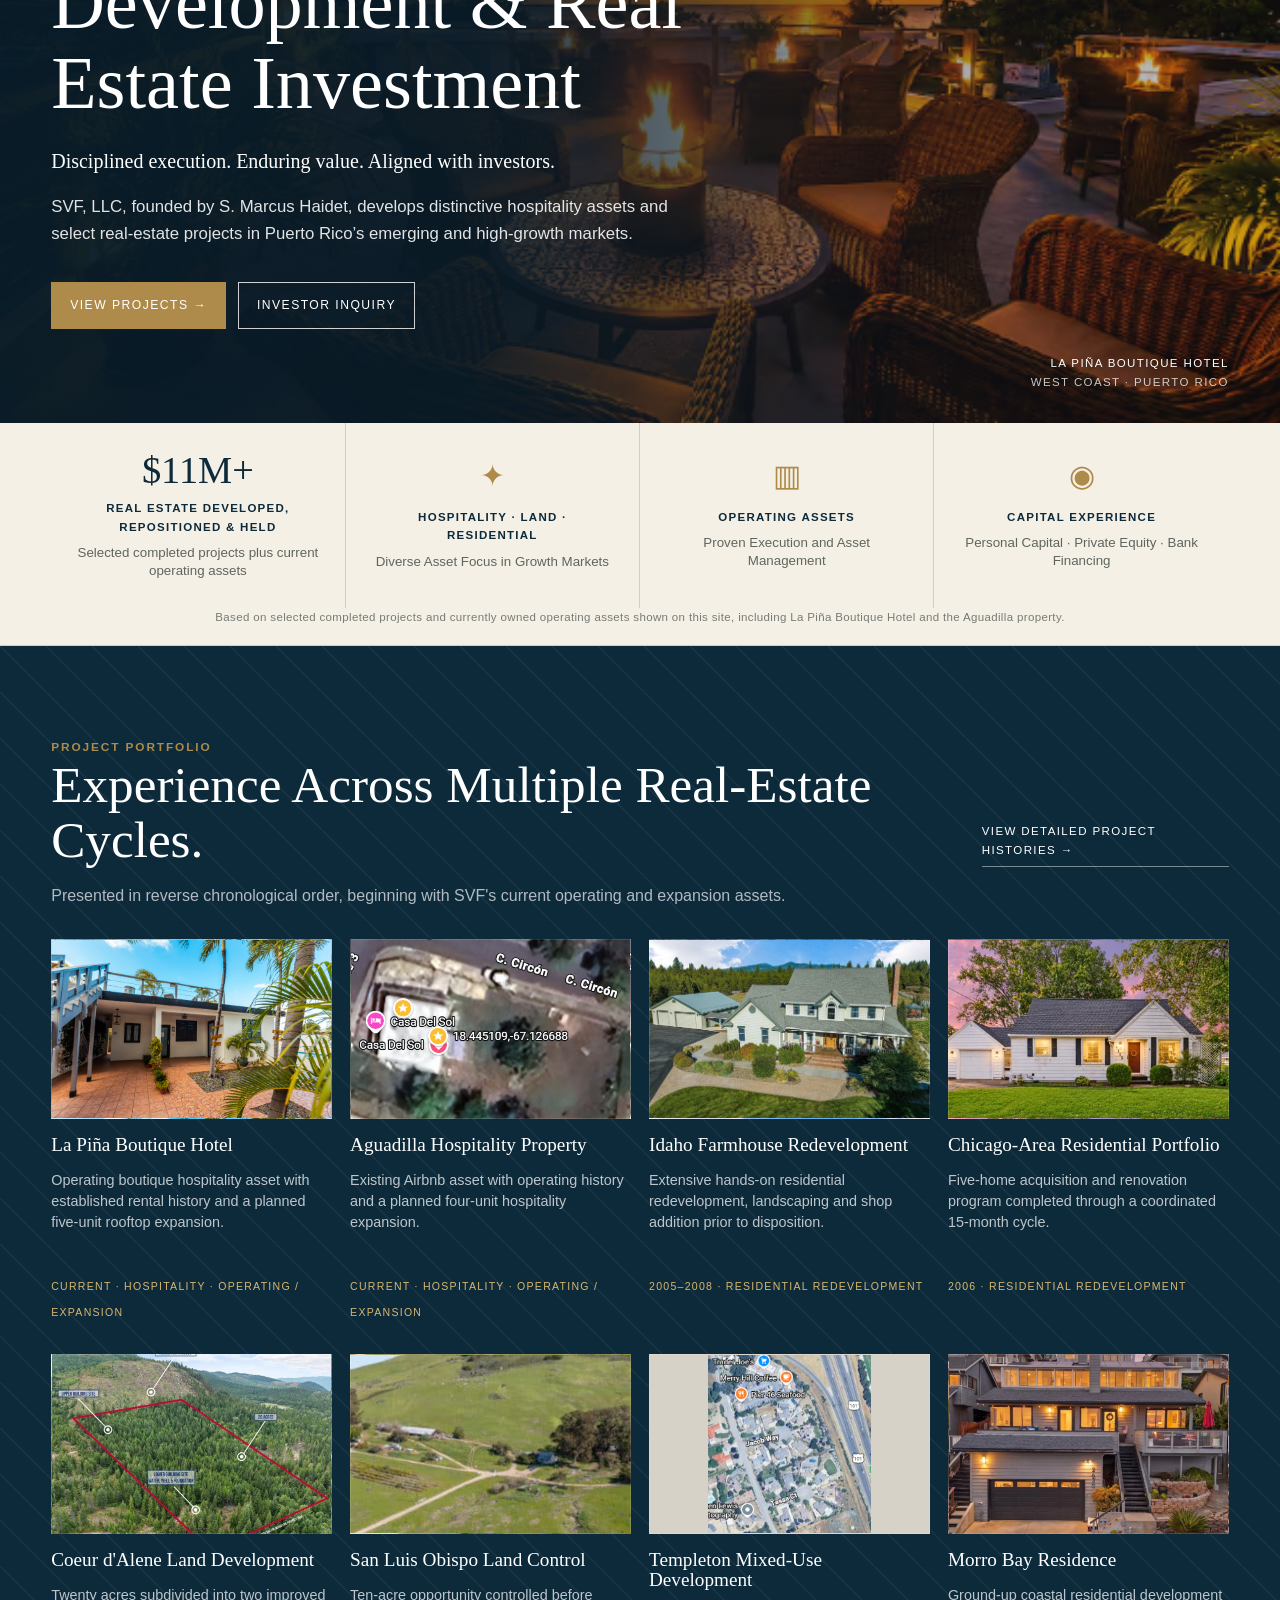
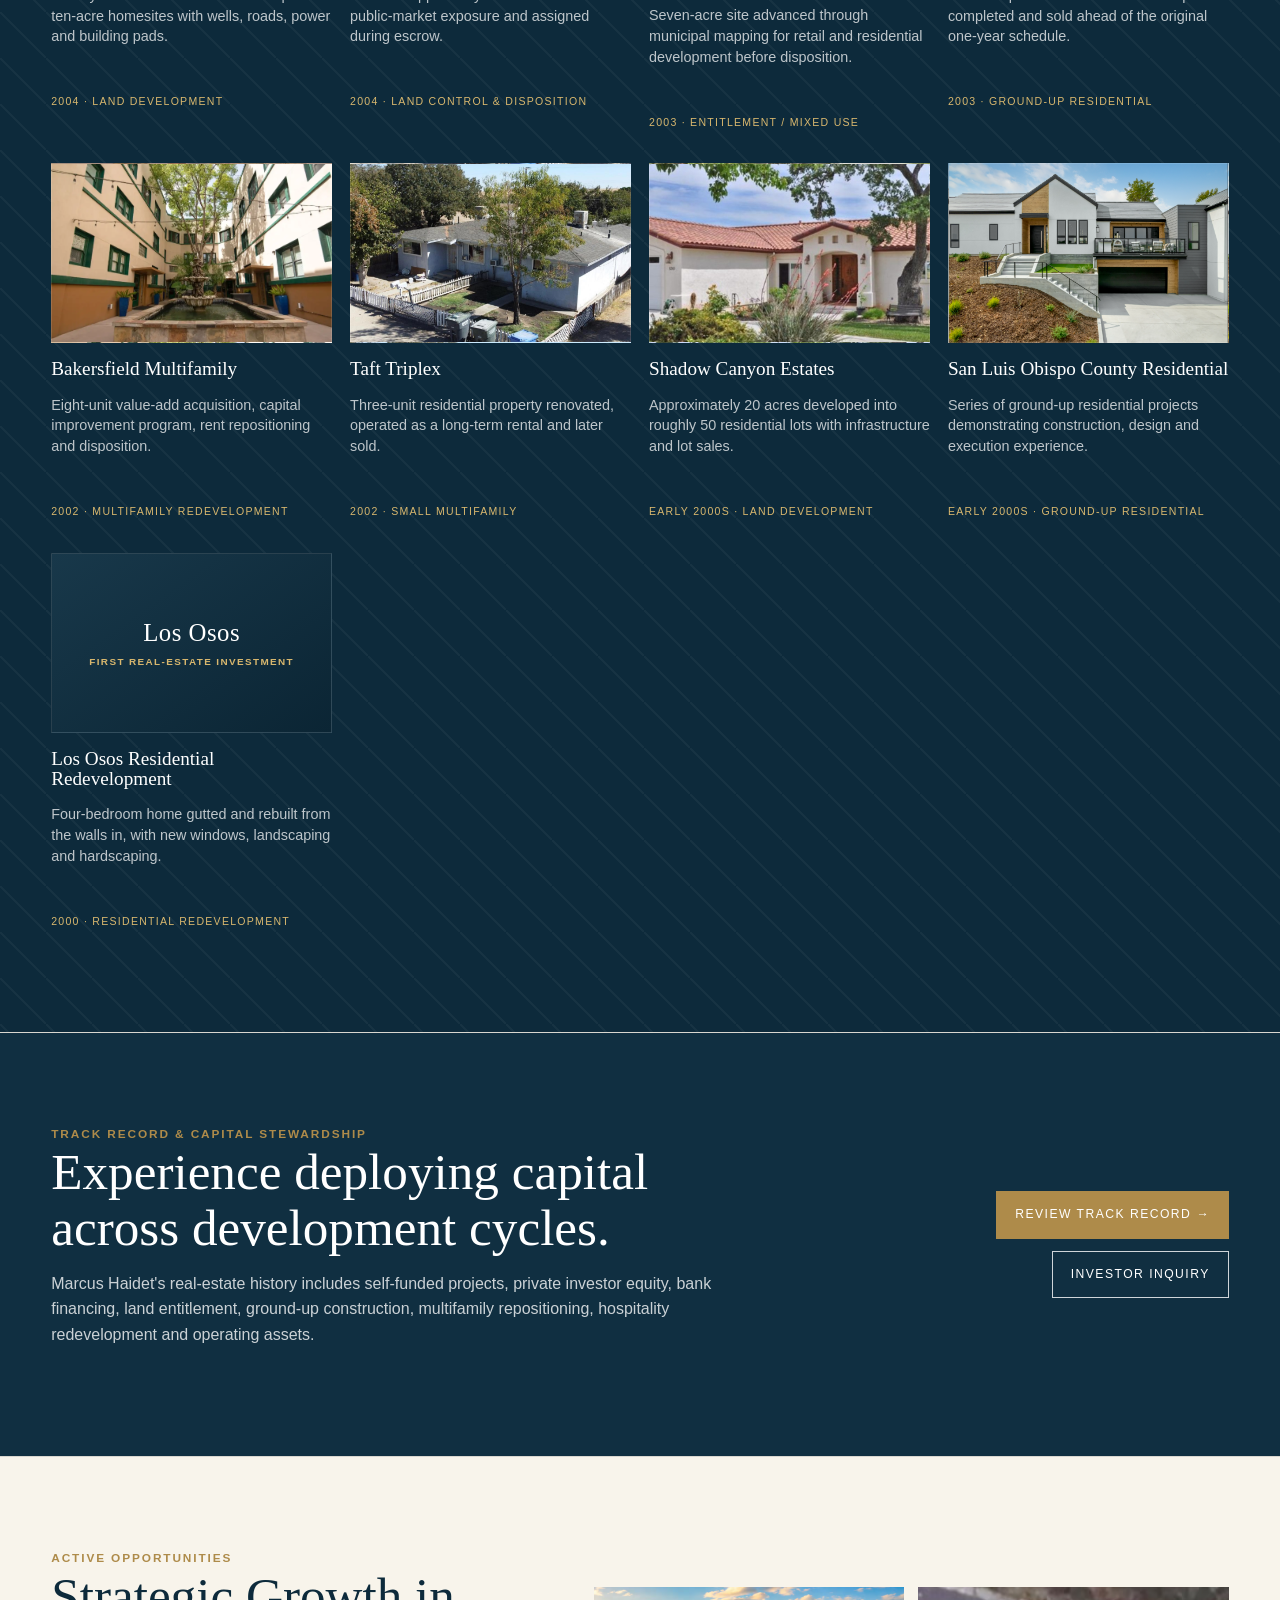
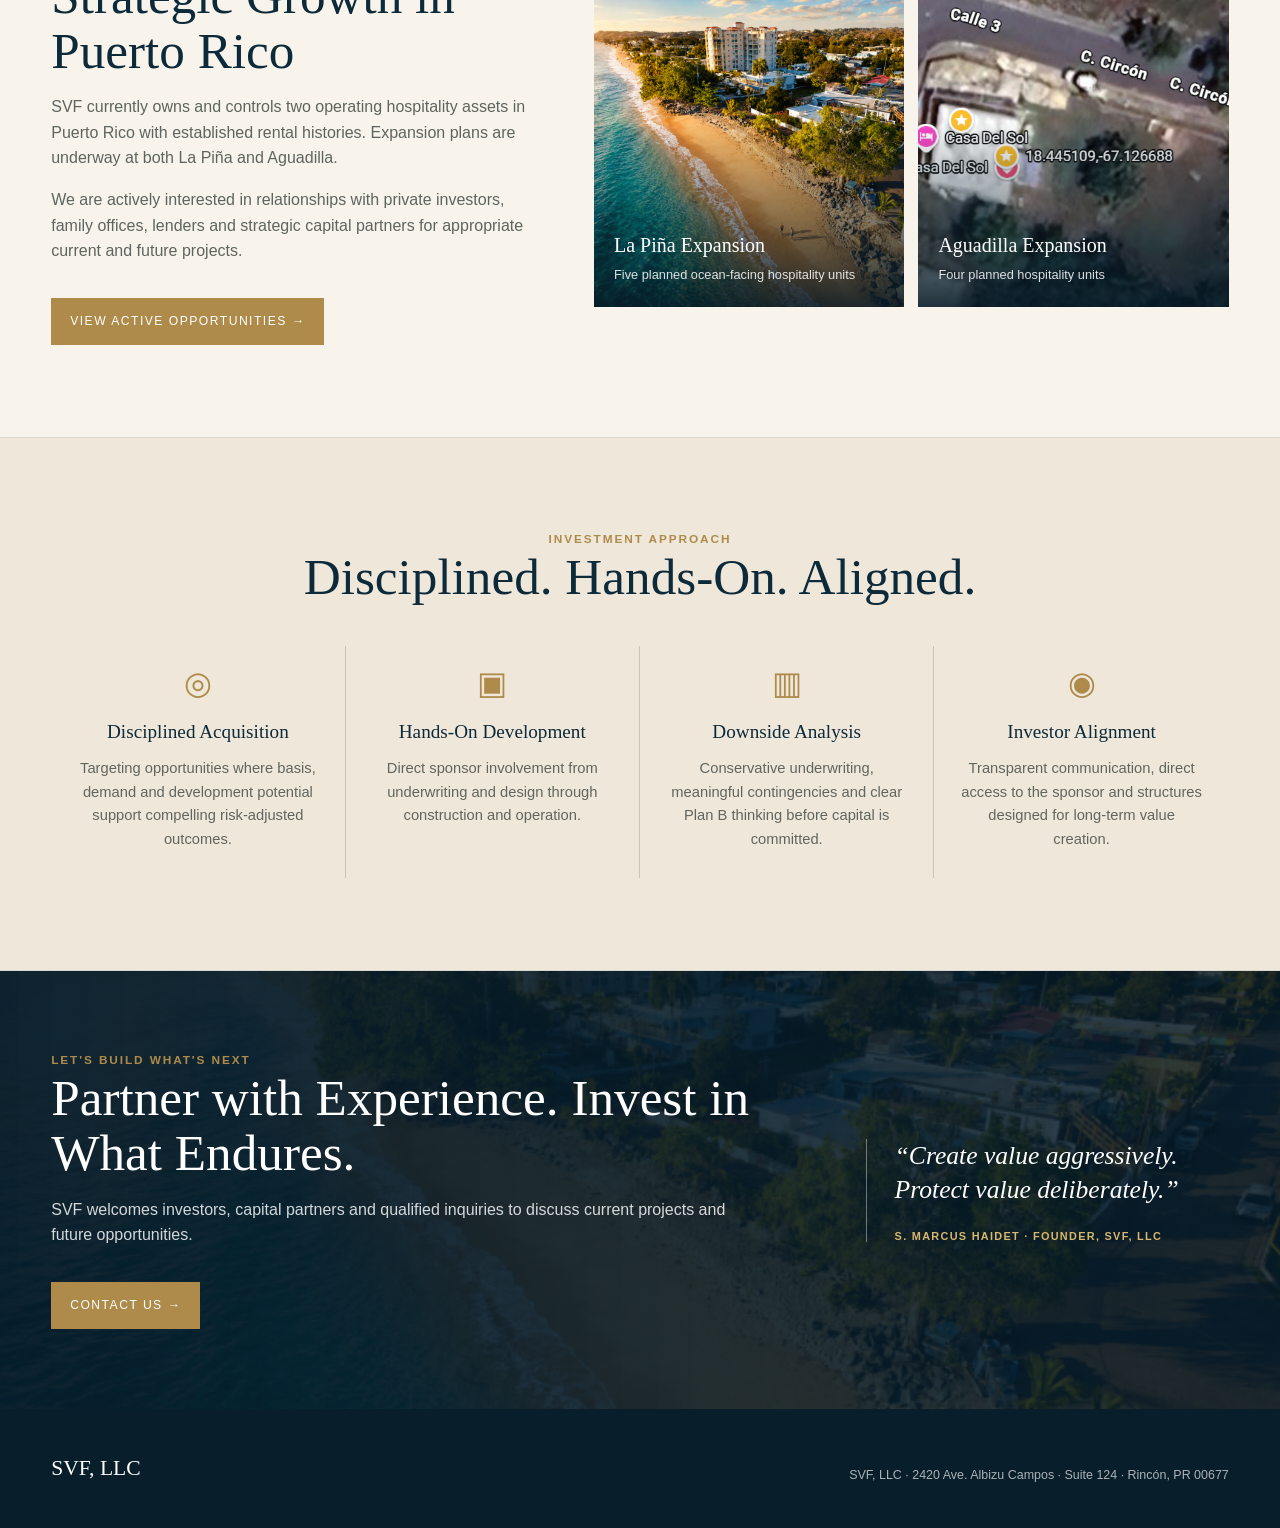
==== commit ab18018b: "Add SVF lighthouse emblem to site header" ====
--- a/index.html
+++ b/index.html
@@ -11,7 +11,7 @@
 <body class="home-investment">
 <header class="site-header investment-header">
   <div class="container nav">
-    <a class="brand" href="index.html">S. Marcus Haidet<small>Founder · SVF, LLC</small></a>
+    <a class="brand brand-lockup" href="index.html"><img class="brand-emblem" src="images/Elegant Gold-Navy Coastal Hospitality Emblem.png" alt="SVF lighthouse emblem"><span class="brand-text">S. Marcus Haidet<small>Founder · SVF, LLC</small></span></a>
     <button class="menu-button" aria-expanded="false">Menu</button>
     <nav class="nav-links" aria-label="Primary">
       <a href="projects.html">Projects</a><a href="trackrecord.html">Track Record</a>
--- a/styles.css
+++ b/styles.css
@@ -608,16 +608,16 @@
 
 /* CONTACT PAGE V2 */
 .contact-page{background:#f4efe5}
-.contact-shell{padding:44px 0 56px;background:linear-gradient(90deg,#102f41 0%,#102f41 38%,#f4efe5 38%,#f4efe5 100%)}
-.contact-layout{display:grid;grid-template-columns:.82fr 1.18fr;min-height:610px;box-shadow:0 22px 60px rgba(10,30,43,.12)}
-.contact-intro{background:#102f41;color:#fff;padding:52px 46px;display:flex;flex-direction:column;justify-content:center}
+.contact-shell{padding:44px 0 56px;background:#f4efe5}
+.contact-layout{display:grid;grid-template-columns:40% 60%;min-height:610px;box-shadow:0 22px 60px rgba(10,30,43,.12);border:1px solid #d8cfbf;overflow:hidden;background:#fff}
+.contact-intro{background:#102f41;color:#fff;padding:52px 46px;display:flex;flex-direction:column;justify-content:center;min-width:0}
 .contact-intro h1{font-size:clamp(2.8rem,4.8vw,4.8rem);color:#fff;margin-top:10px}
 .contact-intro>p{color:rgba(255,255,255,.78);font-size:1.02rem;max-width:480px}
 .contact-priority{display:grid;gap:0;margin:28px 0 30px;border-top:1px solid rgba(255,255,255,.18)}
 .contact-priority span{padding:11px 0;border-bottom:1px solid rgba(255,255,255,.12);font-size:.74rem;letter-spacing:.1em;text-transform:uppercase;color:#eee2cc}
 .contact-address{margin-top:auto;padding-top:22px}
 .contact-address p{color:rgba(255,255,255,.82);margin:8px 0 0}
-.contact-form-panel{background:#fff;padding:42px 44px}
+.contact-form-panel{background:#fff;padding:42px 44px;min-width:0;border-left:1px solid rgba(174,139,74,.22)}
 .form-heading{margin-bottom:26px}
 .form-heading h2{font-size:clamp(1.9rem,3.1vw,3rem);color:#102f41;margin-top:6px}
 .form-heading p{margin:10px 0 0;color:var(--muted)}
@@ -635,10 +635,10 @@
 .contact-legal p{font-size:.78rem;color:#777b77;max-width:980px;margin:6px 0}
 @media(max-width:900px){
   .contact-shell{padding:24px 0 40px;background:#f4efe5}
-  .contact-layout{grid-template-columns:1fr;box-shadow:none}
+  .contact-layout{grid-template-columns:1fr;box-shadow:none;border:1px solid #d8cfbf}
   .contact-intro{padding:38px 28px}
   .contact-address{margin-top:24px}
-  .contact-form-panel{padding:32px 28px}
+  .contact-form-panel{padding:32px 28px;border-left:0;border-top:1px solid rgba(174,139,74,.22)}
 }
 @media(max-width:620px){
   .form-grid{grid-template-columns:1fr}
@@ -652,3 +652,118 @@
   color:#767b75;
   letter-spacing:.03em;
 }
+
+/* HEADER ALIGNMENT REFINEMENT */
+.home-investment .nav{
+  min-height:82px;
+  align-items:center;
+  gap:20px;
+}
+.home-investment .brand{
+  flex:0 0 auto;
+  line-height:1.08;
+}
+.home-investment .nav-links{
+  display:flex;
+  align-items:center;
+  justify-content:flex-end;
+  gap:16px;
+  line-height:1;
+  margin-left:auto;
+}
+.home-investment .nav-links a{
+  display:inline-flex;
+  align-items:center;
+  min-height:42px;
+  white-space:nowrap;
+  padding:0 2px;
+}
+.home-investment .nav-links .nav-investor{
+  min-height:42px;
+  padding:0 16px;
+}
+@media(max-width:1180px){
+  .home-investment .nav-links{gap:12px;font-size:.76rem;letter-spacing:.07em}
+  .home-investment .nav-links .nav-investor{padding:0 12px}
+}
+
+/* PAGE HERO REFINEMENT */
+.page-hero{
+  position:relative;
+  overflow:hidden;
+  background:
+    linear-gradient(110deg,rgba(16,47,65,.055) 0%,rgba(16,47,65,.018) 46%,rgba(174,139,74,.07) 100%),
+    #f7f5f0;
+  border-top:3px solid #b08c48;
+  border-bottom:1px solid #d9d2c5;
+}
+.page-hero::before{
+  content:"";
+  position:absolute;
+  inset:0 0 0 58%;
+  background:
+    linear-gradient(rgba(16,47,65,.055) 1px,transparent 1px),
+    linear-gradient(90deg,rgba(16,47,65,.055) 1px,transparent 1px);
+  background-size:44px 44px;
+  opacity:.55;
+  transform:skewX(-8deg) translateX(7%);
+  transform-origin:center;
+  pointer-events:none;
+}
+.page-hero::after{
+  content:"";
+  position:absolute;
+  width:190px;
+  height:190px;
+  right:7%;
+  top:50%;
+  transform:translateY(-50%);
+  border:1px solid rgba(174,139,74,.28);
+  border-radius:50%;
+  box-shadow:
+    0 0 0 28px rgba(174,139,74,.045),
+    0 0 0 56px rgba(16,47,65,.025);
+  pointer-events:none;
+}
+.page-hero .container{
+  position:relative;
+  z-index:1;
+}
+.page-hero .eyebrow{
+  color:#9f7b3d;
+}
+.page-hero h1{
+  color:#183546;
+  text-shadow:0 1px 0 rgba(255,255,255,.6);
+}
+.page-hero p{
+  color:#59625d;
+}
+.institutional-hero{
+  border-top:3px solid #b08c48;
+  background:
+    linear-gradient(115deg,rgba(9,32,45,.98),rgba(16,47,65,.95)),
+    #102f41;
+}
+.institutional-hero::before{
+  background:
+    linear-gradient(rgba(255,255,255,.05) 1px,transparent 1px),
+    linear-gradient(90deg,rgba(255,255,255,.05) 1px,transparent 1px);
+  background-size:48px 48px;
+  opacity:.4;
+}
+.institutional-hero::after{
+  border-color:rgba(216,183,110,.35);
+  box-shadow:
+    0 0 0 28px rgba(216,183,110,.045),
+    0 0 0 56px rgba(255,255,255,.018);
+}
+.institutional-hero h1{
+  color:#fff;
+  text-shadow:none;
+}
+.institutional-hero p{color:rgba(255,255,255,.78)}
+@media(max-width:760px){
+  .page-hero::before{inset:0 0 0 35%;opacity:.35}
+  .page-hero::after{width:130px;height:130px;right:-28px;top:28%;opacity:.65}
+}
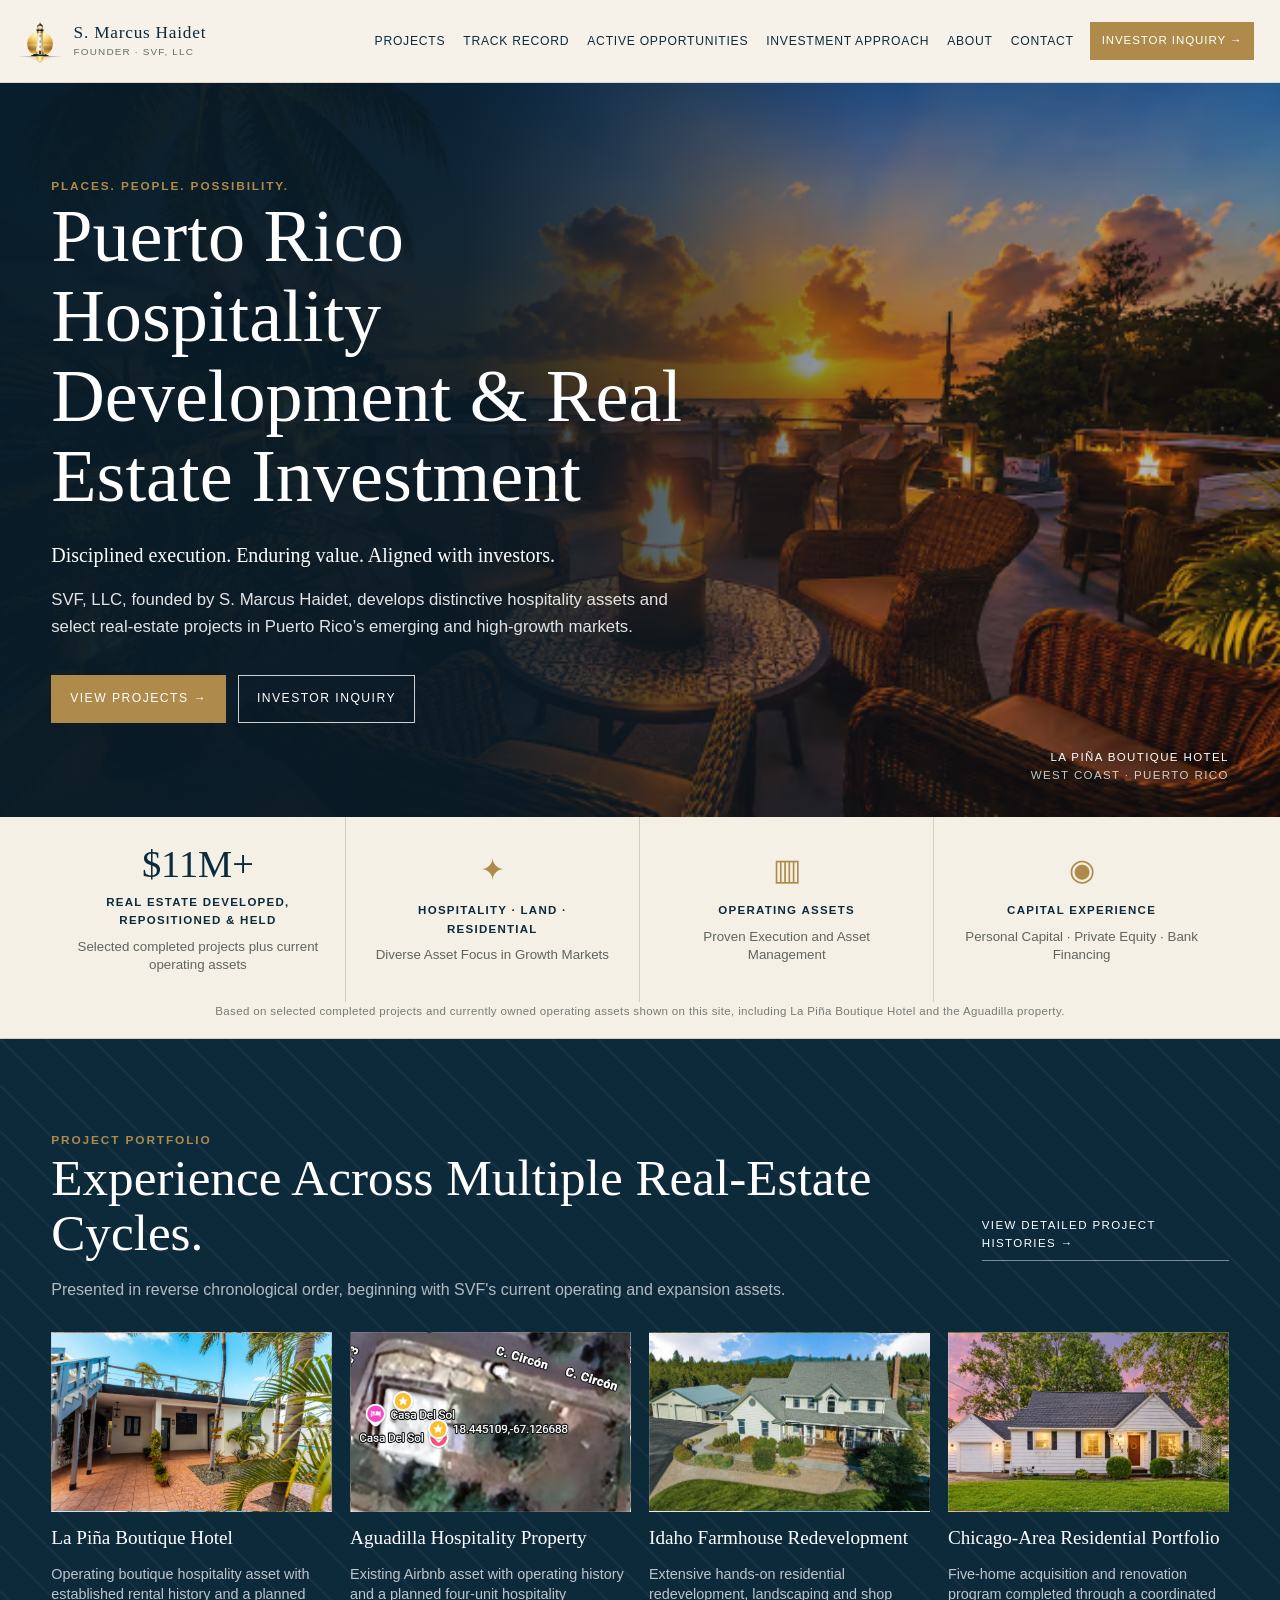
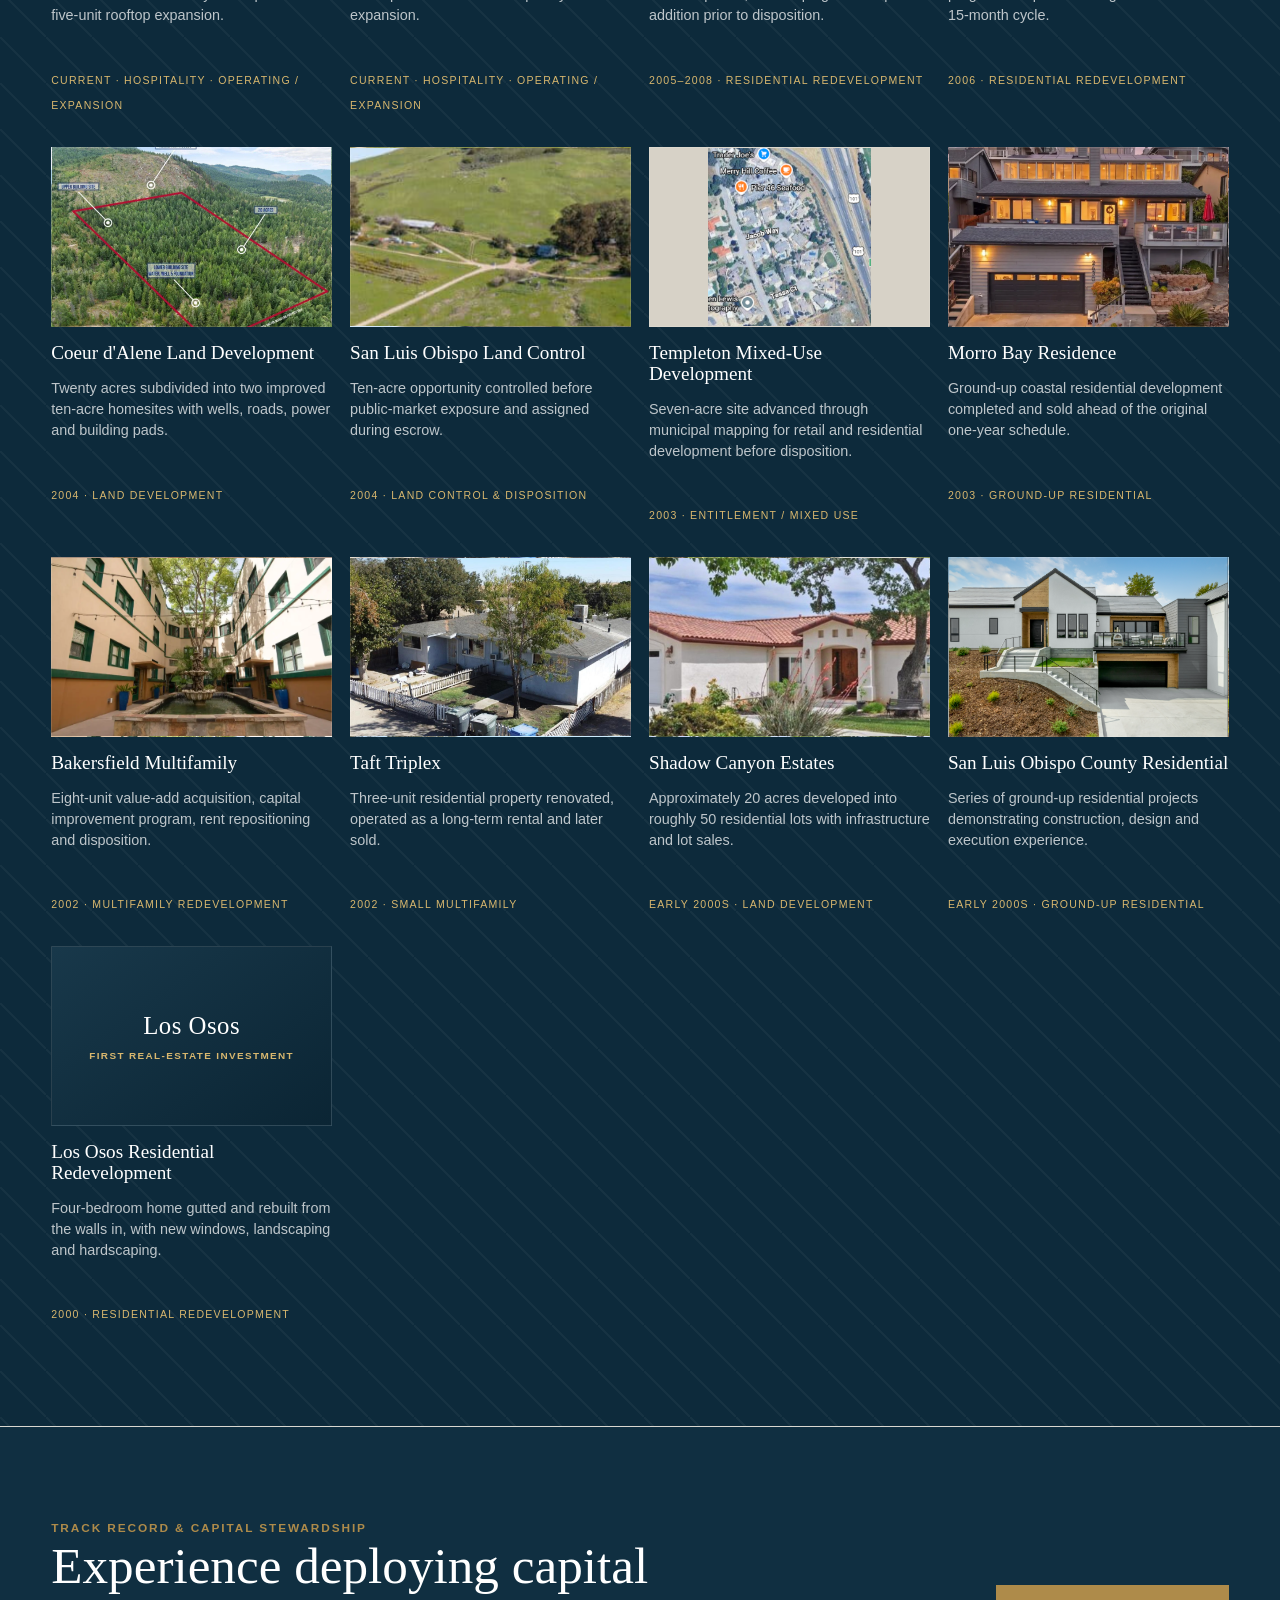
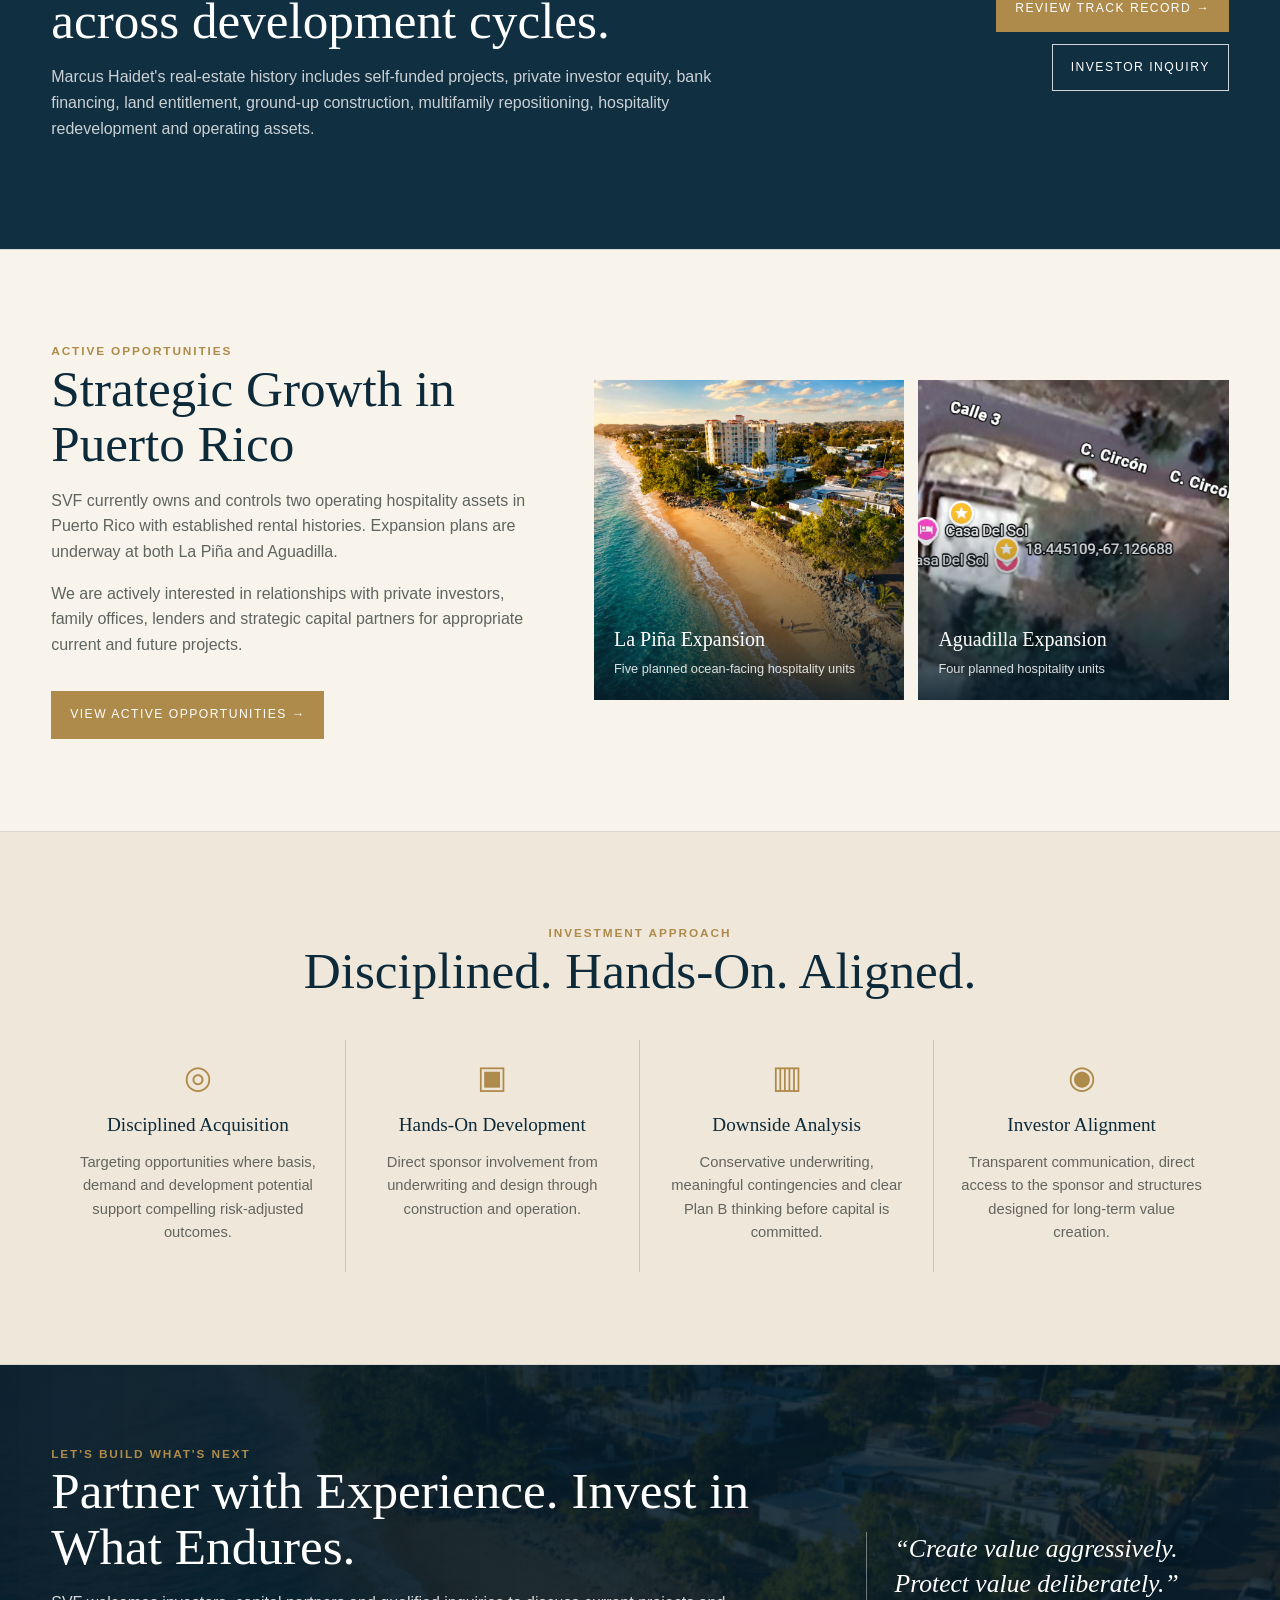
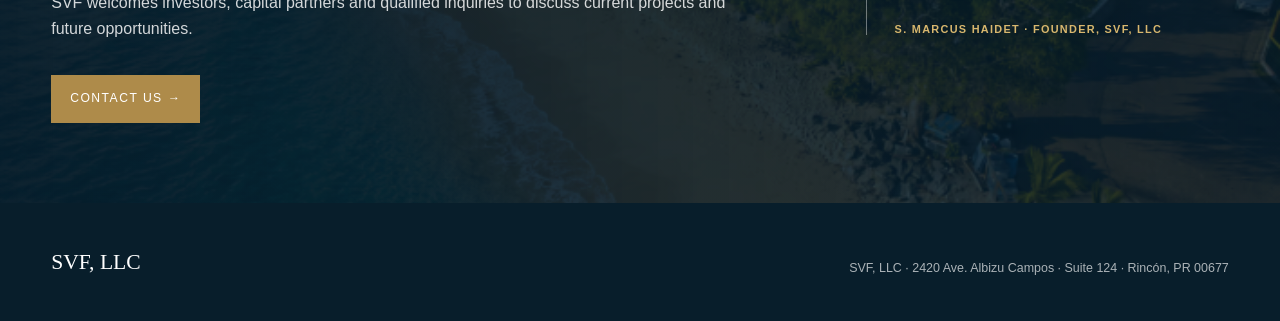
==== commit 235ca4eb: "Replace header emblem with simplified lighthouse logo" ====
--- a/index.html
+++ b/index.html
@@ -11,7 +11,7 @@
 <body class="home-investment">
 <header class="site-header investment-header">
   <div class="container nav">
-    <a class="brand brand-lockup" href="index.html"><img class="brand-emblem" src="images/Elegant Gold-Navy Coastal Hospitality Emblem.png" alt="SVF lighthouse emblem"><span class="brand-text">S. Marcus Haidet<small>Founder · SVF, LLC</small></span></a>
+    <a class="brand brand-lockup" href="index.html"><img class="brand-emblem" src="images/Golden Lighthouse Reflection Emblem.png" alt="SVF lighthouse emblem"><span class="brand-text">S. Marcus Haidet<small>Founder · SVF, LLC</small></span></a>
     <button class="menu-button" aria-expanded="false">Menu</button>
     <nav class="nav-links" aria-label="Primary">
       <a href="projects.html">Projects</a><a href="trackrecord.html">Track Record</a>
--- a/styles.css
+++ b/styles.css
@@ -767,3 +767,68 @@
   .page-hero::before{inset:0 0 0 35%;opacity:.35}
   .page-hero::after{width:130px;height:130px;right:-28px;top:28%;opacity:.65}
 }
+
+/* HEADER BRAND EMBLEM */
+.brand-lockup{
+  display:inline-flex;
+  align-items:center;
+  gap:12px;
+  min-width:0;
+}
+.brand-emblem{
+  width:52px;
+  height:52px;
+  object-fit:contain;
+  flex:0 0 auto;
+}
+.brand-text{
+  display:block;
+  line-height:1.08;
+}
+.brand-text small{
+  display:block;
+  margin-top:4px;
+}
+@media(max-width:760px){
+  .brand-emblem{width:44px;height:44px}
+  .brand-text{font-size:1.05rem}
+  .brand-text small{font-size:.6rem}
+}
+
+/* HOMEPAGE HEADER SPACING FIX */
+.home-investment .container.nav{
+  width:min(96%,1240px);
+}
+.home-investment .brand-lockup{
+  margin-left:-10px;
+  gap:10px;
+}
+.home-investment .brand-emblem{
+  width:48px;
+  height:48px;
+}
+.home-investment .brand-text{
+  font-size:1.08rem;
+}
+.home-investment .brand-text small{
+  font-size:.62rem;
+  letter-spacing:.12em;
+}
+.home-investment .nav-links{
+  gap:14px;
+  font-size:.76rem;
+  letter-spacing:.06em;
+}
+.home-investment .nav-links .nav-investor{
+  min-height:38px;
+  padding:0 12px;
+  font-size:.72rem;
+  letter-spacing:.08em;
+  margin-right:0;
+}
+@media(max-width:1240px){
+  .home-investment .container.nav{width:98%}
+  .home-investment .brand-lockup{margin-left:0}
+  .home-investment .nav-links{gap:10px;font-size:.72rem}
+  .home-investment .nav-links .nav-investor{padding:0 10px;font-size:.68rem}
+}
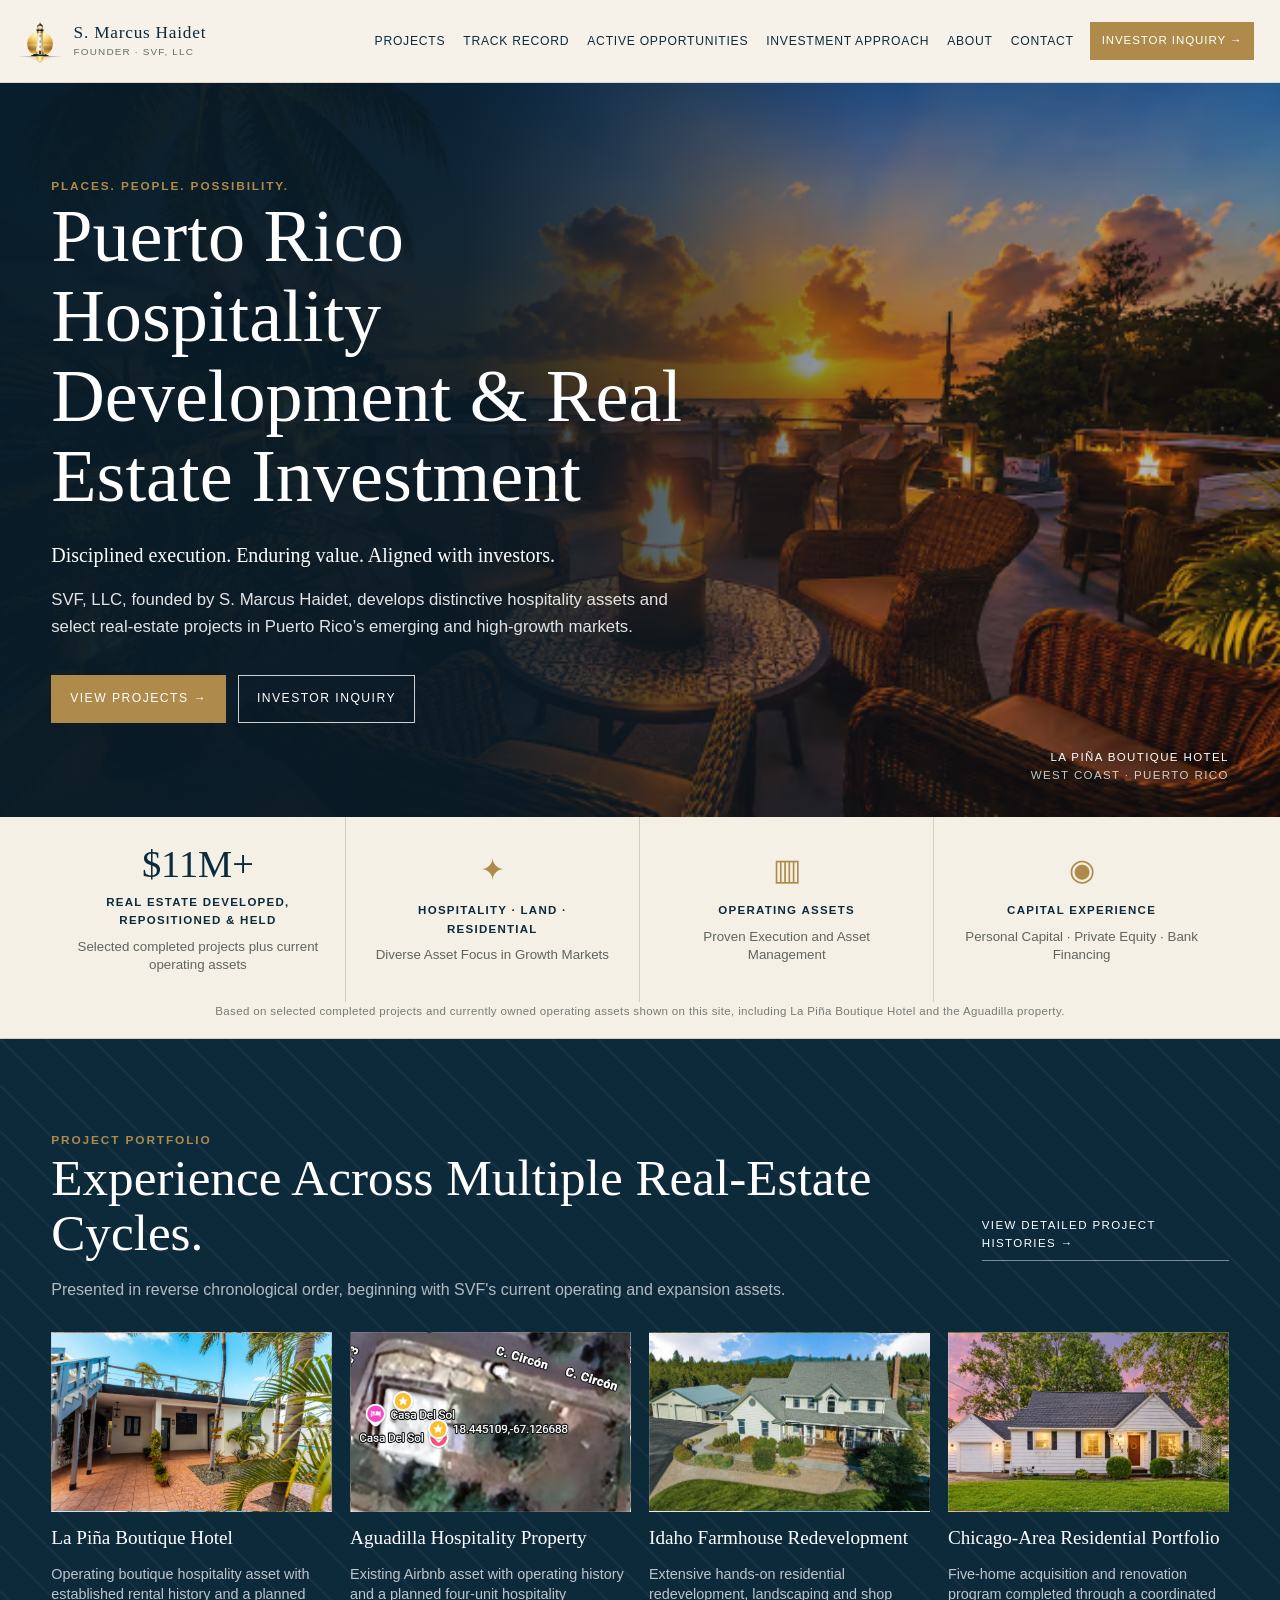
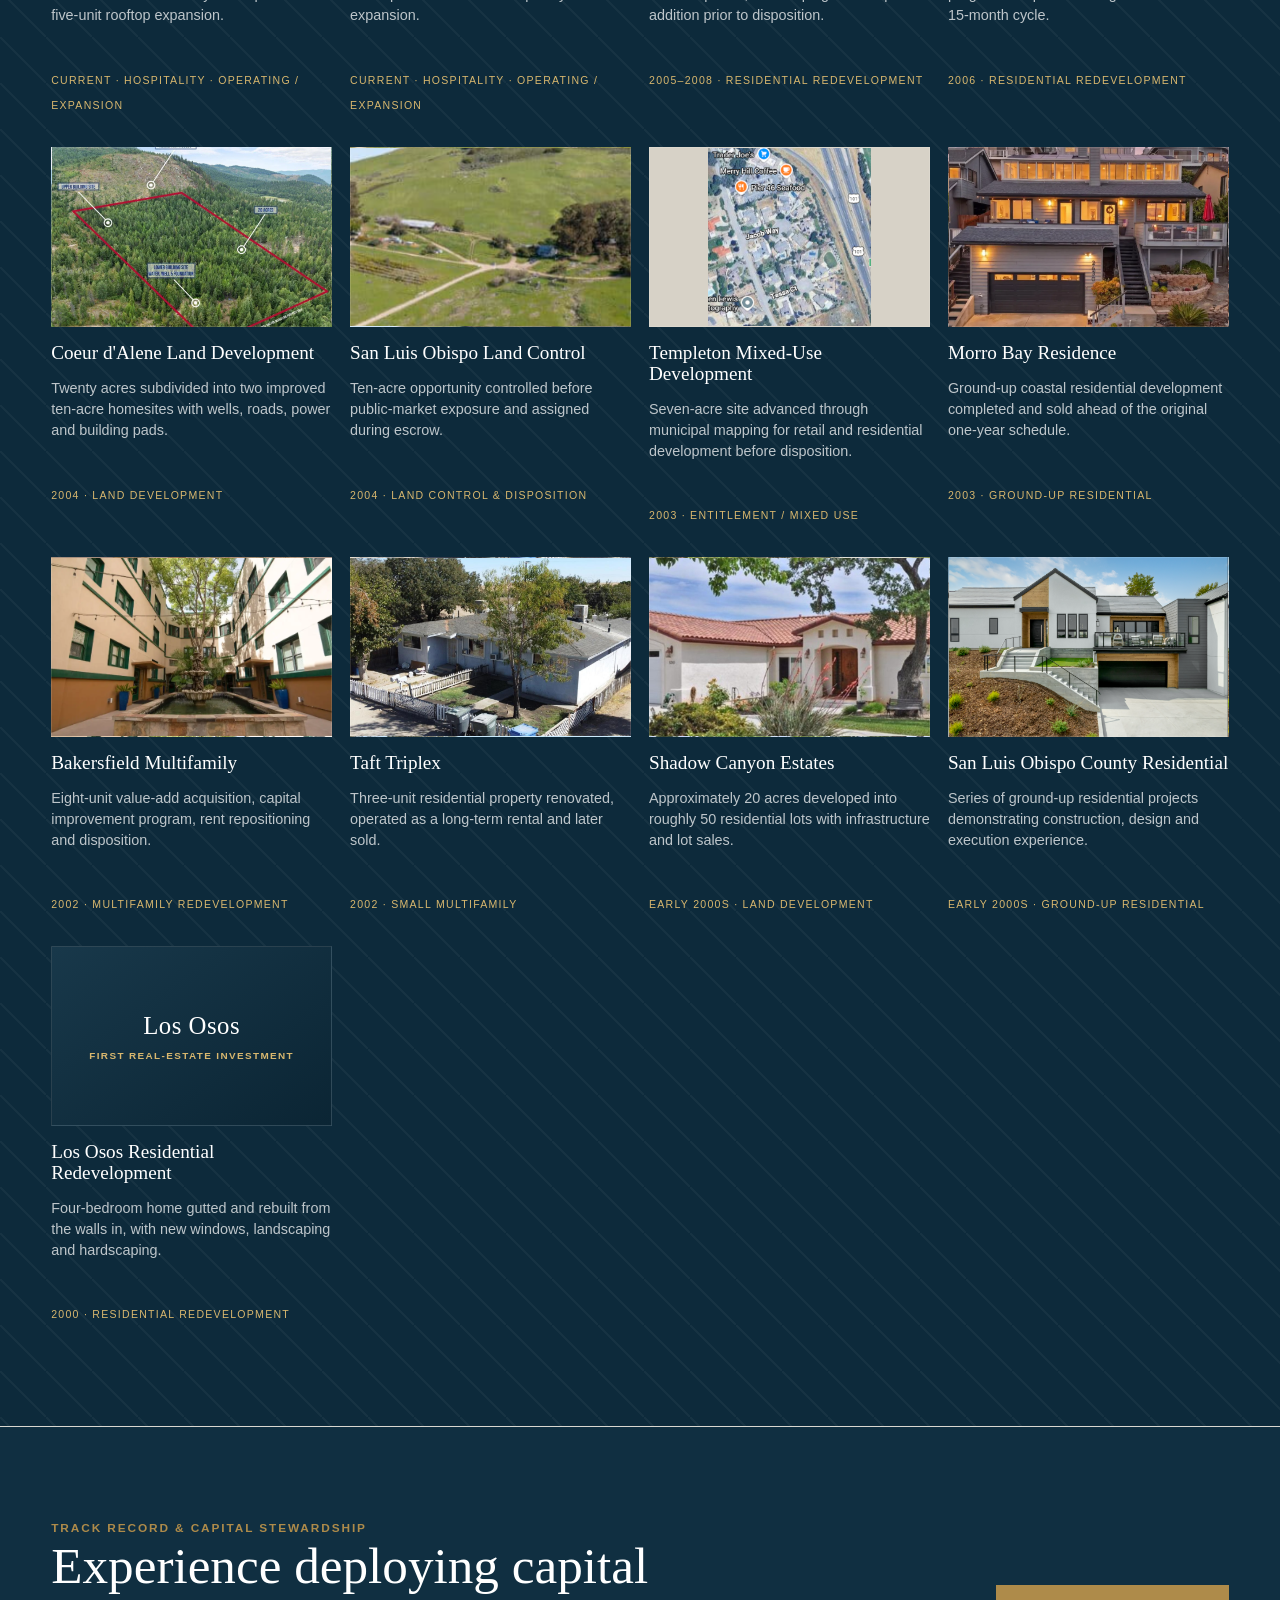
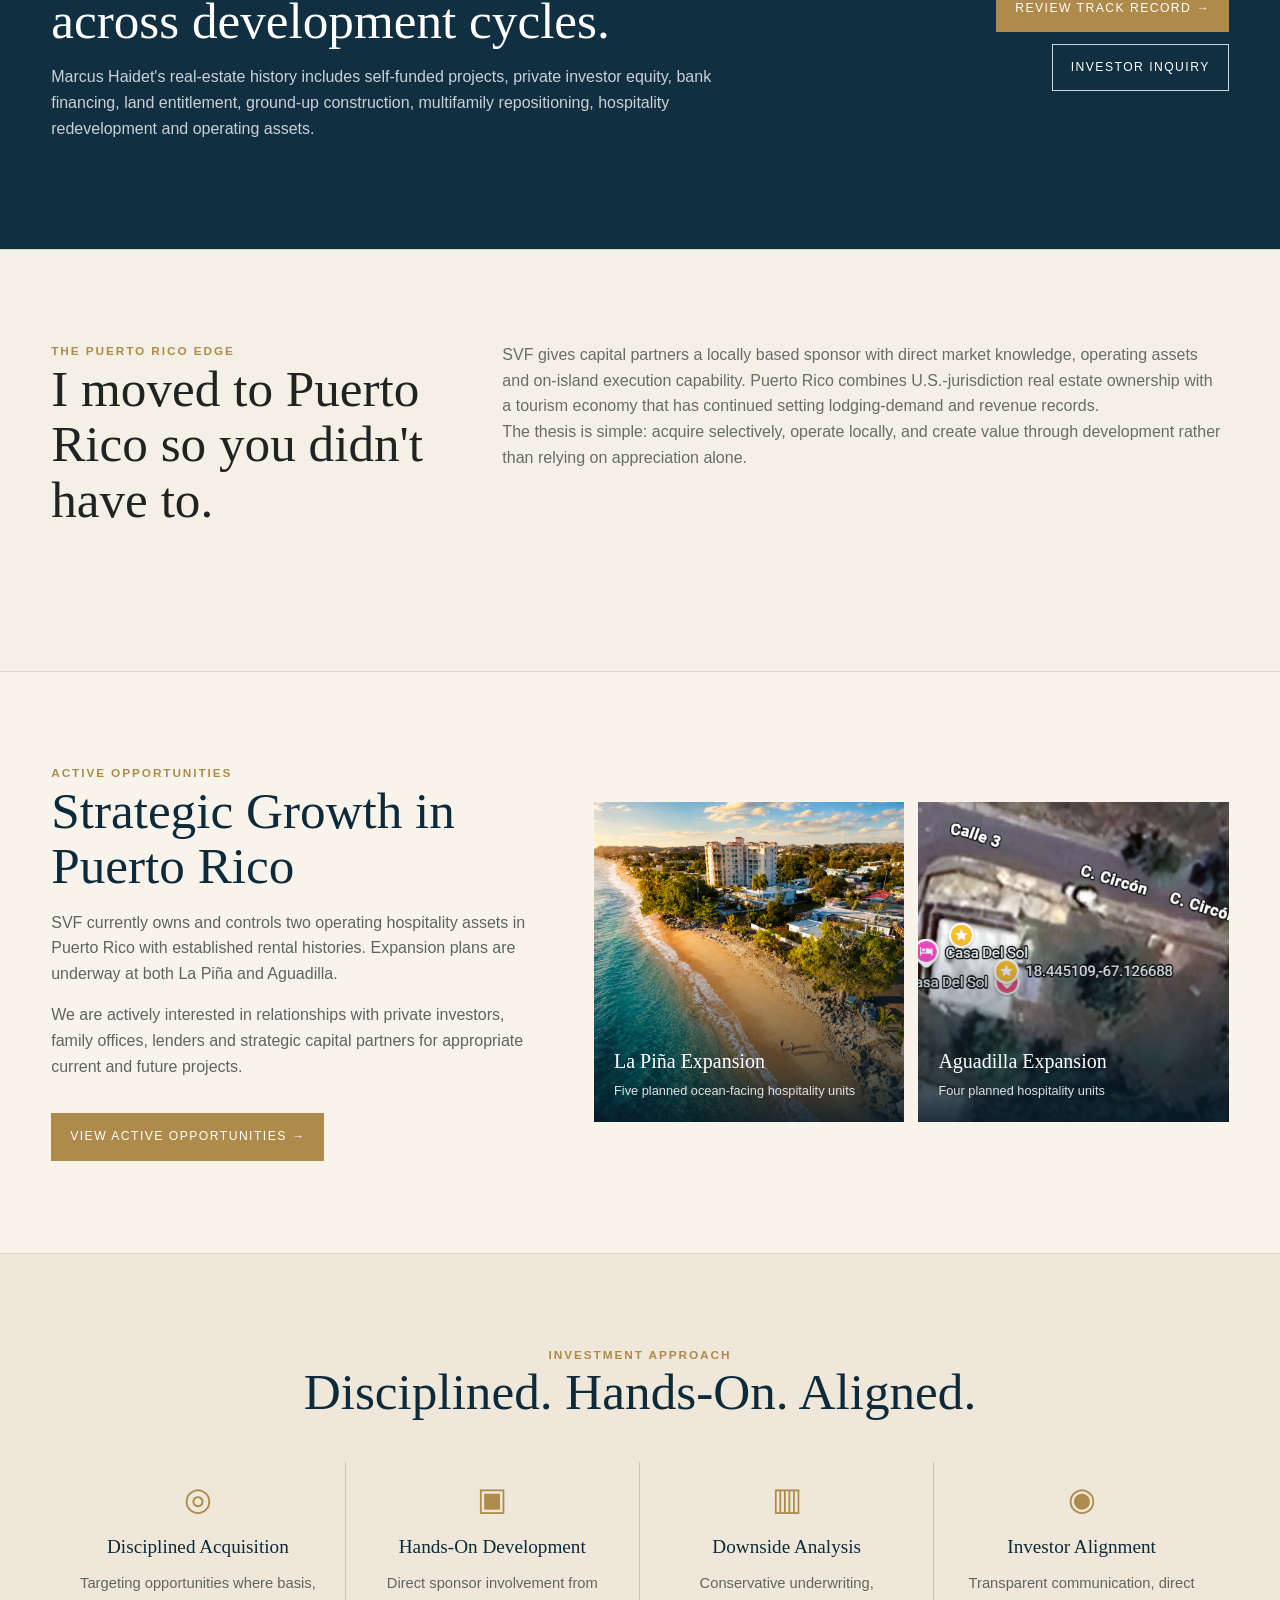
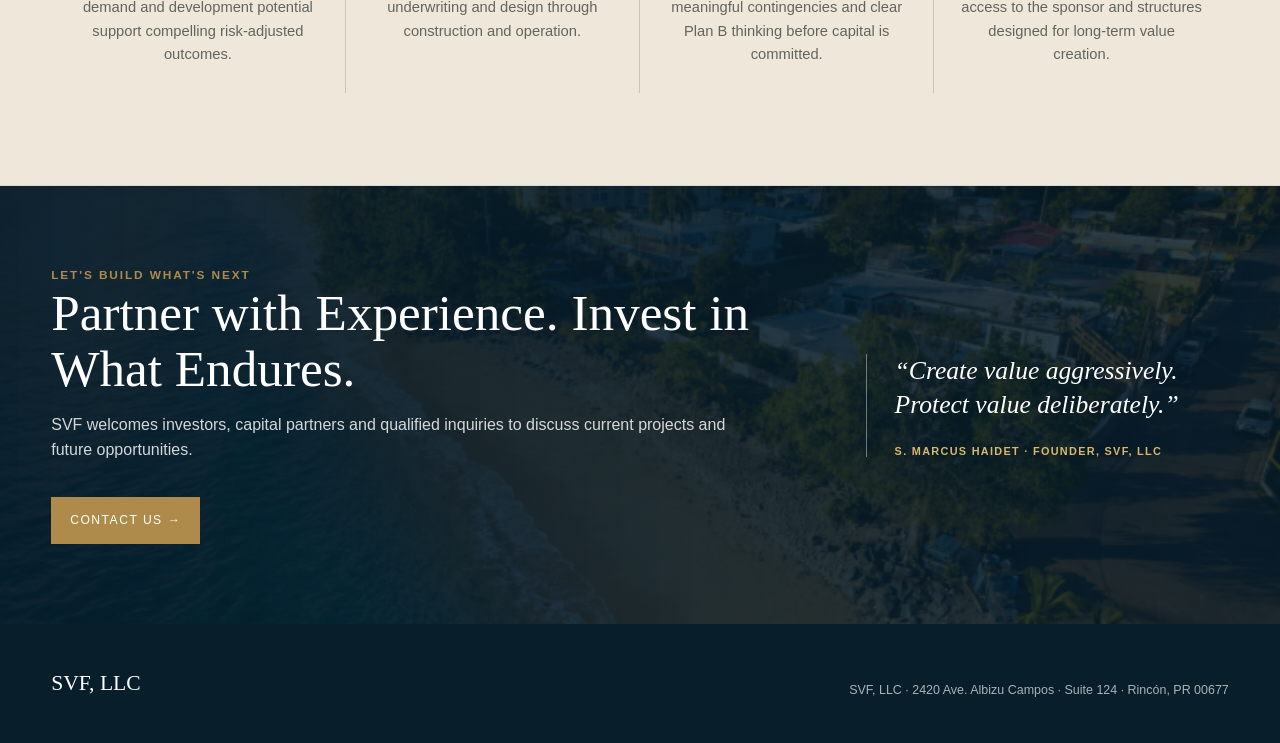
==== commit 0ad1c89d: "Add Puerto Rico local sponsor investment positioning" ====
--- a/index.html
+++ b/index.html
@@ -175,6 +175,18 @@
   </div>
 </section>
 
+<section class="section puerto-rico-edge">
+  <div class="container">
+    <div class="section-head">
+      <div><div class="eyebrow gold">The Puerto Rico Edge</div><h2>I moved to Puerto Rico so you didn't have to.</h2></div>
+      <div>
+        <p>SVF gives capital partners a locally based sponsor with direct market knowledge, operating assets and on-island execution capability. Puerto Rico combines U.S.-jurisdiction real estate ownership with a tourism economy that has continued setting lodging-demand and revenue records.</p>
+        <p>The thesis is simple: acquire selectively, operate locally, and create value through development rather than relying on appreciation alone.</p>
+      </div>
+    </div>
+  </div>
+</section>
+
 <section class="opportunity-section section">
   <div class="container opportunity-layout">
     <div class="opportunity-copy">
--- a/styles.css
+++ b/styles.css
@@ -832,3 +832,27 @@
   .home-investment .nav-links{gap:10px;font-size:.72rem}
   .home-investment .nav-links .nav-investor{padding:0 10px;font-size:.68rem}
 }
+
+/* WHY PUERTO RICO */
+.why-pr-section{background:#f7f5f0}
+.market-snapshot{
+  margin-top:42px;
+  border-top:3px solid #ae8b4a;
+  border-bottom:1px solid #d6cec0;
+  background:#fff;
+  padding:30px 34px 24px;
+}
+.market-snapshot-head{display:grid;grid-template-columns:.8fr 1.2fr;gap:36px;align-items:end}
+.market-snapshot-head h3{font-size:1.75rem;color:#183546;margin-top:5px}
+.market-snapshot-head p{margin:0;color:#666d68}
+.market-metrics{display:grid;grid-template-columns:repeat(3,1fr);margin-top:28px;border-top:1px solid #e1dbd0;border-bottom:1px solid #e1dbd0}
+.market-metric{padding:24px 22px;text-align:center;border-right:1px solid #e1dbd0}
+.market-metric:last-child{border-right:0}
+.market-metric strong{display:block;font:400 2rem Georgia,serif;color:#183546}
+.market-metric span{display:block;margin-top:7px;font-size:.72rem;letter-spacing:.08em;text-transform:uppercase;color:#69706b}
+.market-note{font-size:.75rem;color:#7a7e79;margin:14px 0 0}
+@media(max-width:760px){
+  .market-snapshot-head,.market-metrics{grid-template-columns:1fr}
+  .market-metric{border-right:0;border-bottom:1px solid #e1dbd0}
+  .market-metric:last-child{border-bottom:0}
+}
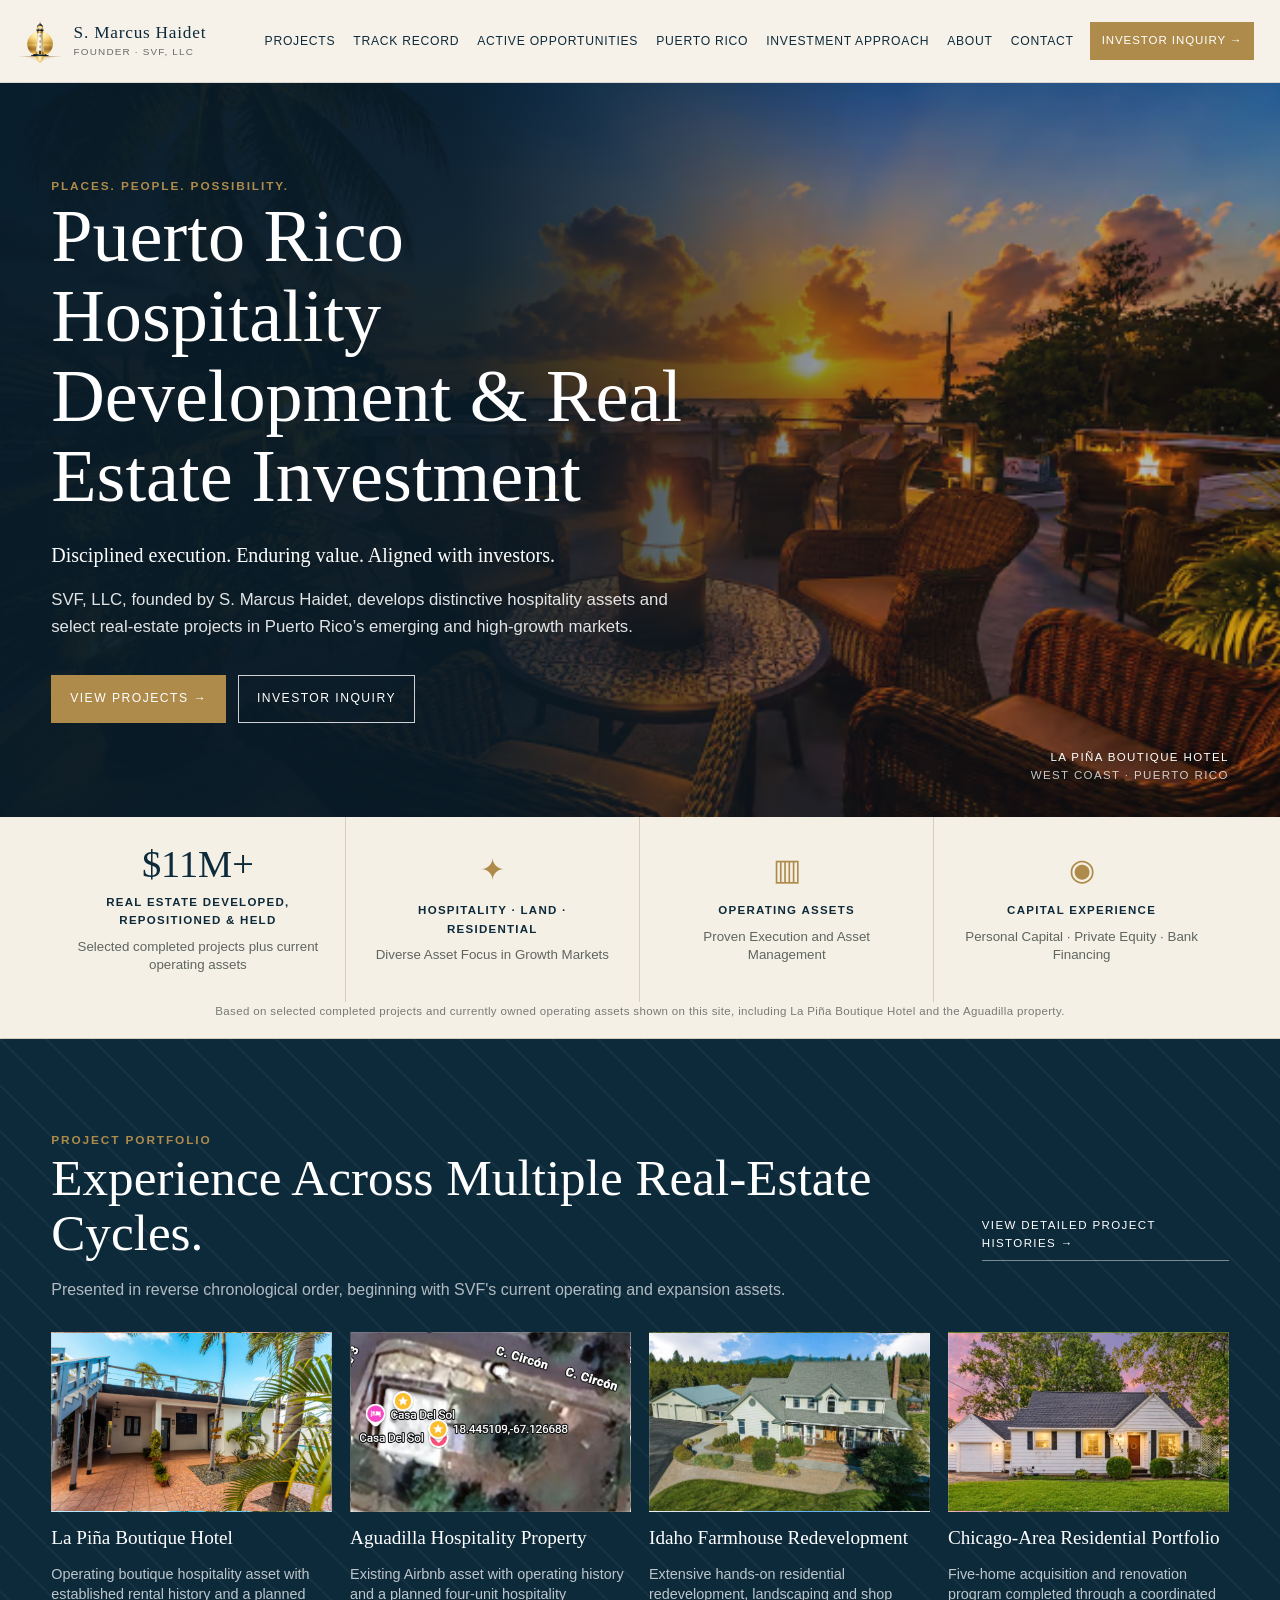
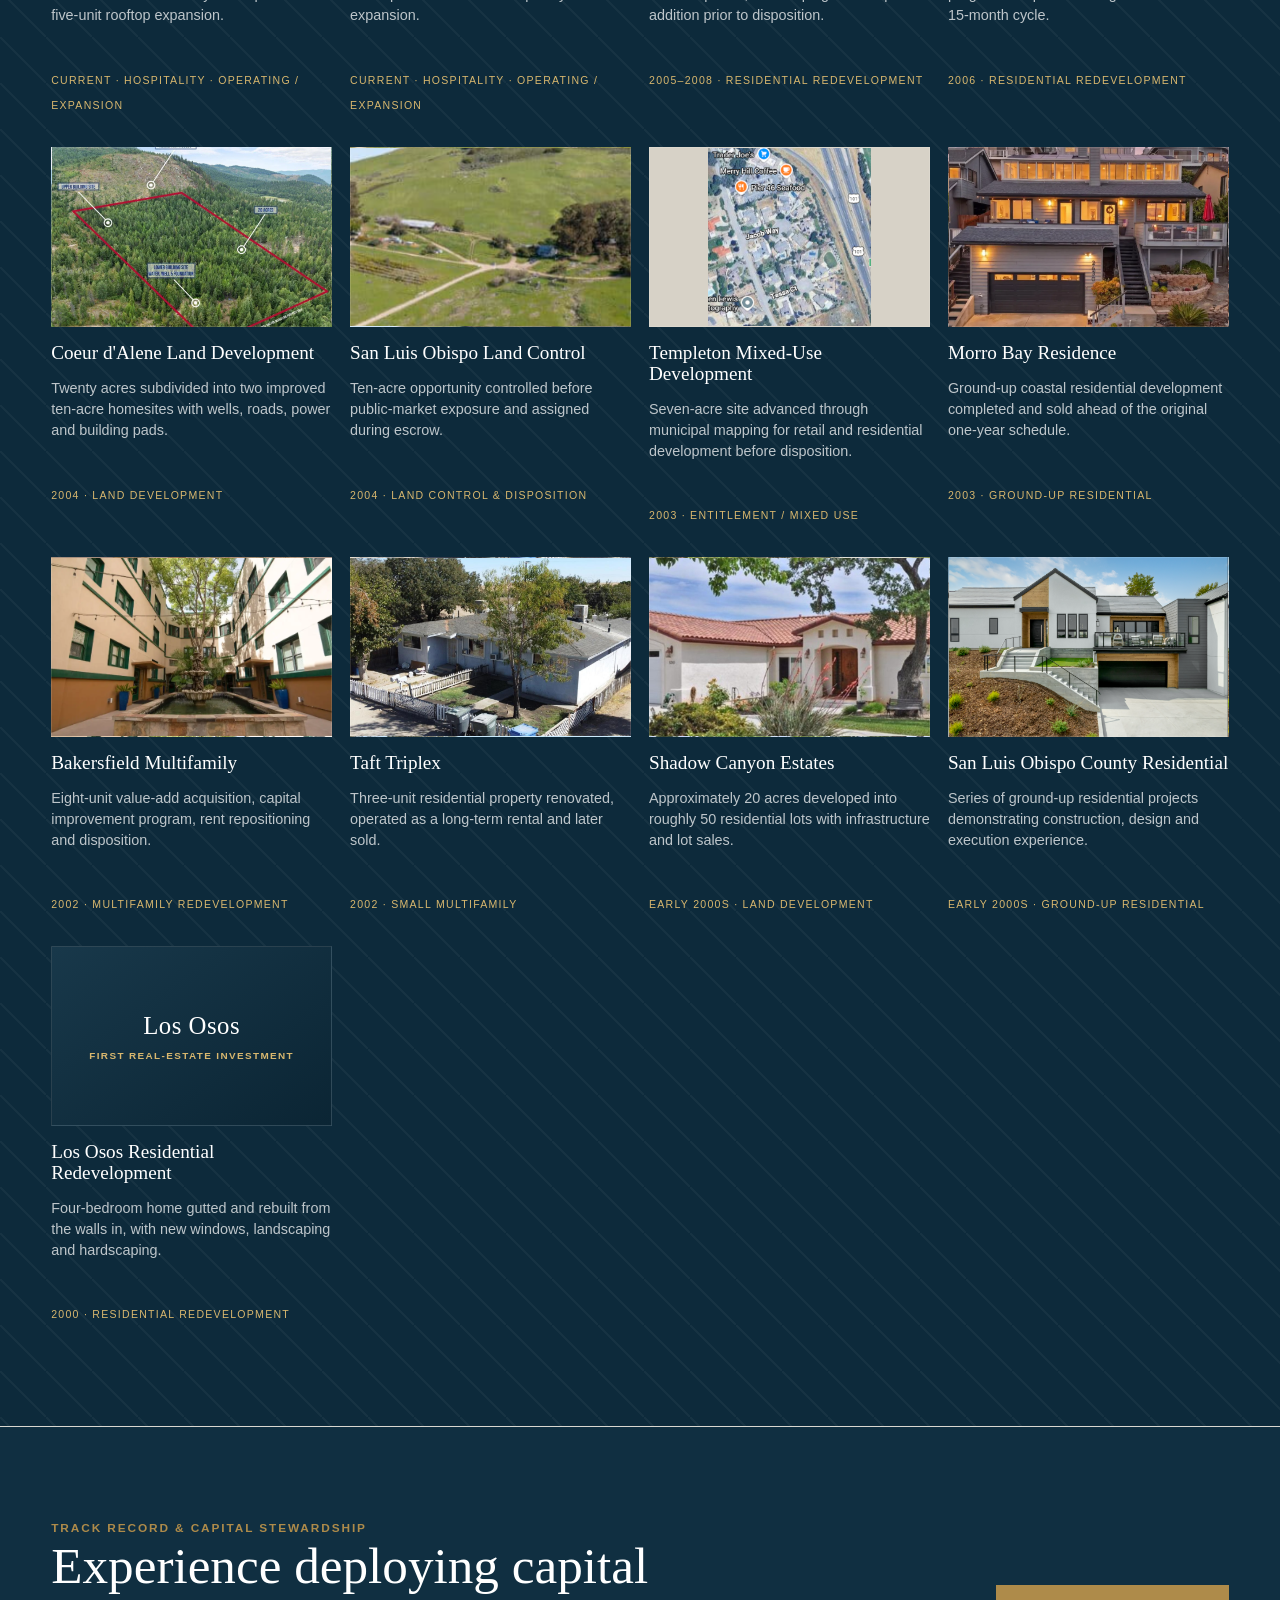
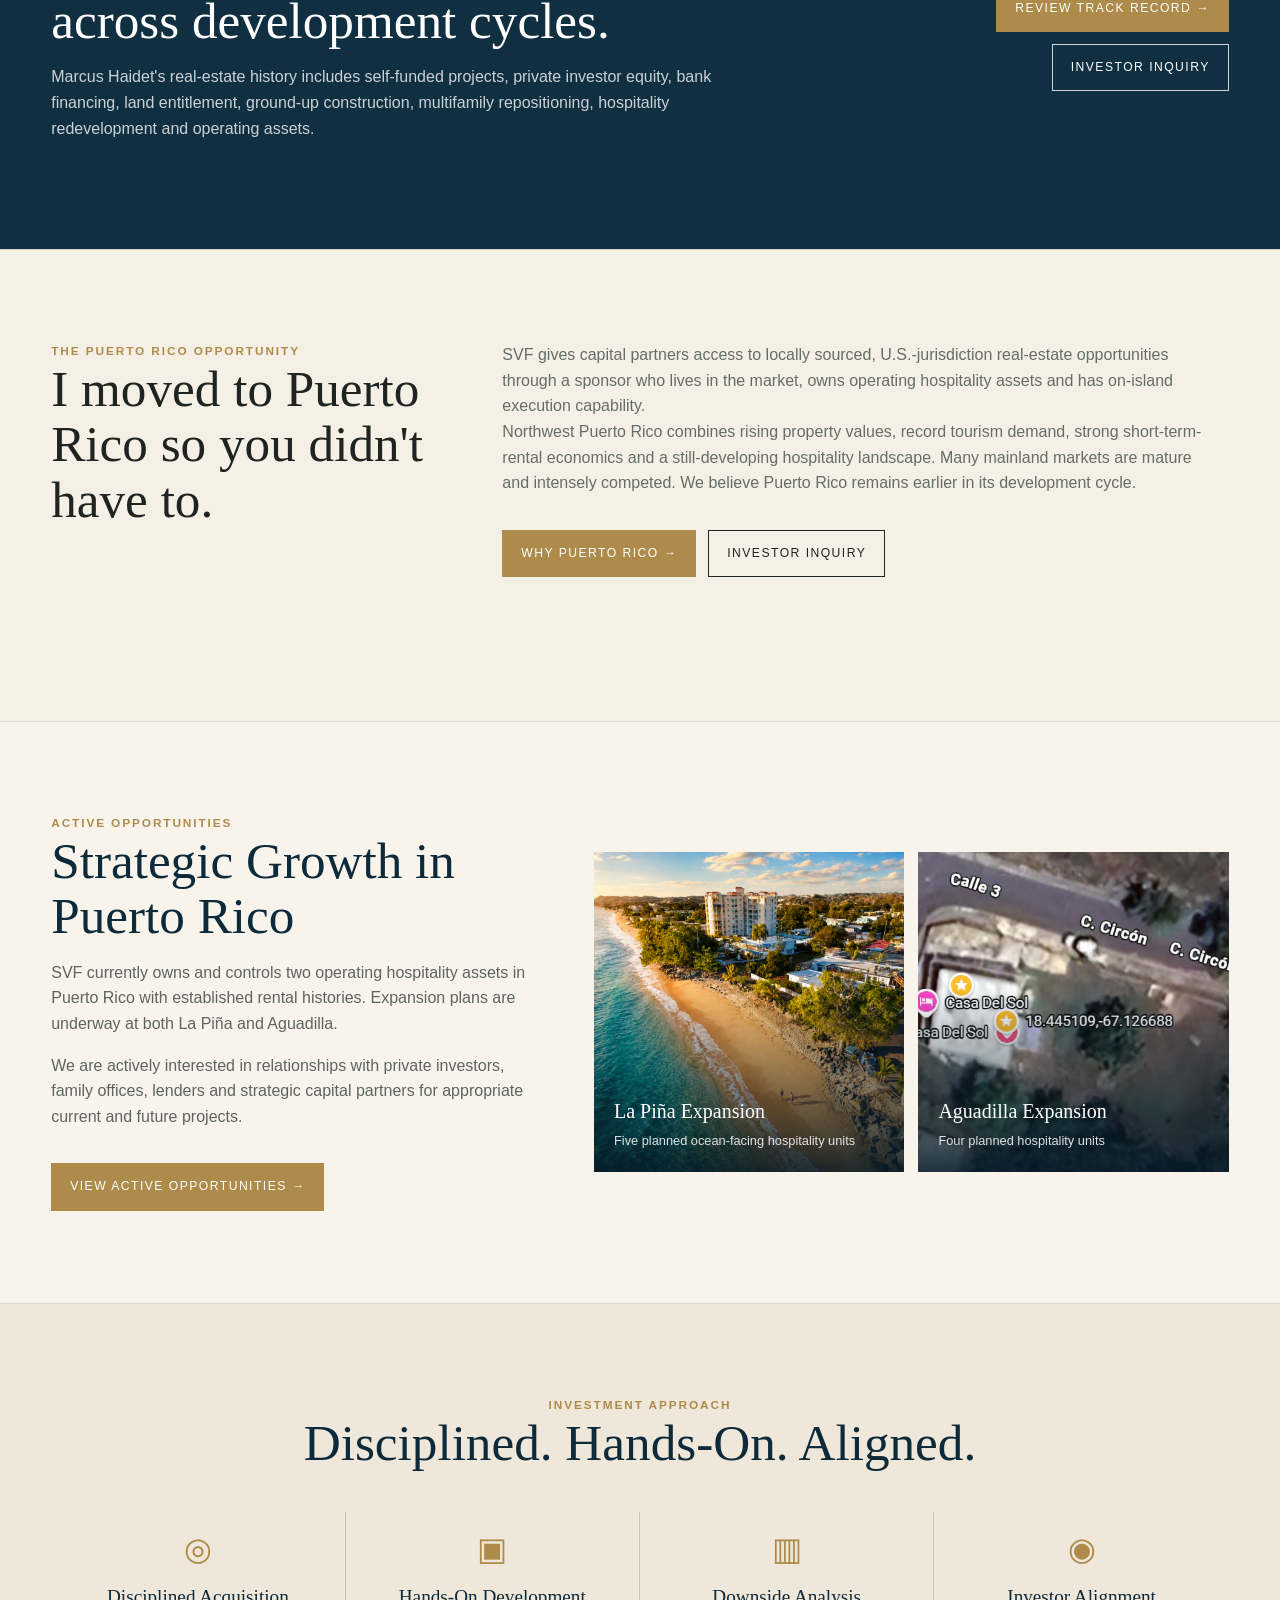
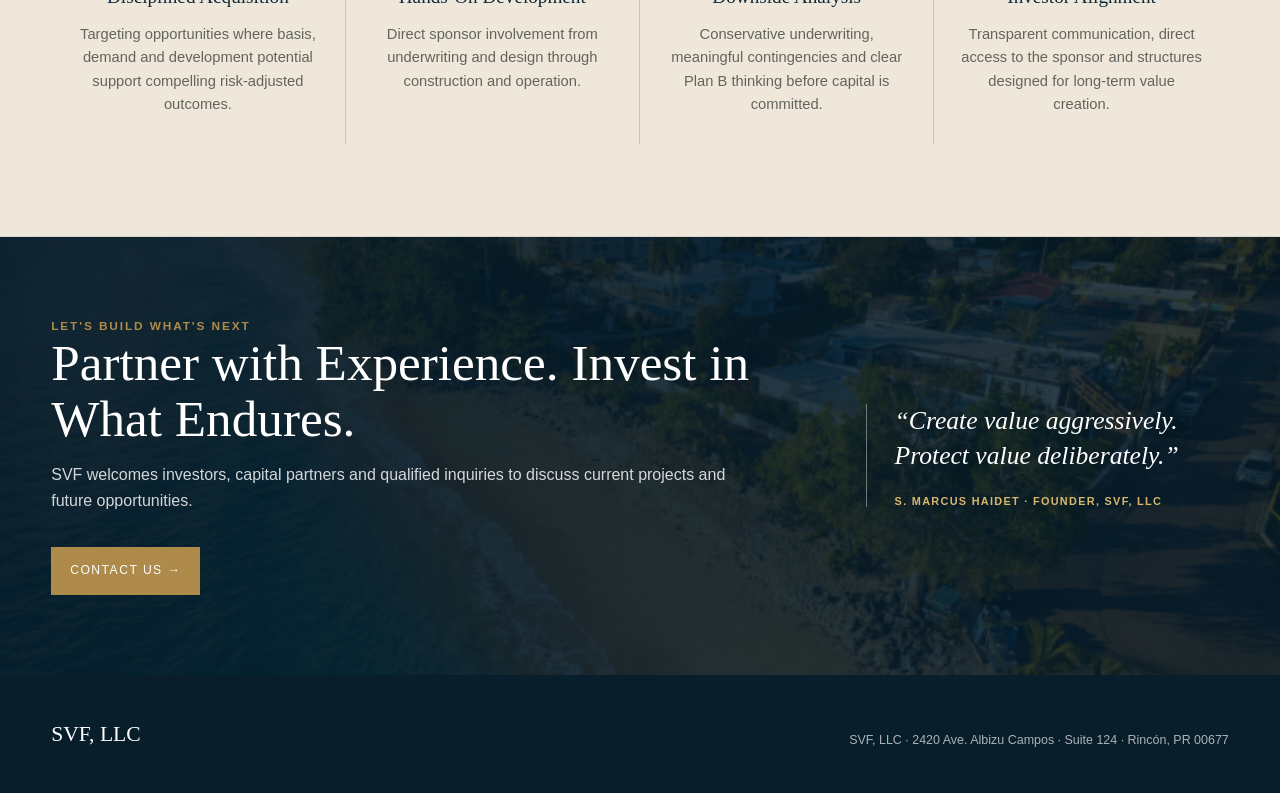
==== commit 80dad786: "Integrate Puerto Rico opportunity thesis across site" ====
--- a/index.html
+++ b/index.html
@@ -16,7 +16,7 @@
     <nav class="nav-links" aria-label="Primary">
       <a href="projects.html">Projects</a><a href="trackrecord.html">Track Record</a>
       <a href="active.html">Active Opportunities</a>
-      <a href="investment.html">Investment Approach</a>
+      <a href="puerto-rico.html">Puerto Rico</a><a href="investment.html">Investment Approach</a>
       <a href="about.html">About</a>
       <a href="contact.html">Contact</a>
       <a class="nav-investor" href="contact.html">Investor Inquiry →</a>
@@ -175,13 +175,14 @@
   </div>
 </section>
 
-<section class="section puerto-rico-edge">
+<section class="section puerto-rico-edge pr-feature-band">
   <div class="container">
     <div class="section-head">
-      <div><div class="eyebrow gold">The Puerto Rico Edge</div><h2>I moved to Puerto Rico so you didn't have to.</h2></div>
+      <div><div class="eyebrow gold">The Puerto Rico Opportunity</div><h2>I moved to Puerto Rico so you didn't have to.</h2></div>
       <div>
-        <p>SVF gives capital partners a locally based sponsor with direct market knowledge, operating assets and on-island execution capability. Puerto Rico combines U.S.-jurisdiction real estate ownership with a tourism economy that has continued setting lodging-demand and revenue records.</p>
-        <p>The thesis is simple: acquire selectively, operate locally, and create value through development rather than relying on appreciation alone.</p>
+        <p>SVF gives capital partners access to locally sourced, U.S.-jurisdiction real-estate opportunities through a sponsor who lives in the market, owns operating hospitality assets and has on-island execution capability.</p>
+        <p>Northwest Puerto Rico combines rising property values, record tourism demand, strong short-term-rental economics and a still-developing hospitality landscape. Many mainland markets are mature and intensely competed. We believe Puerto Rico remains earlier in its development cycle.</p>
+        <div class="actions"><a class="button gold-button" href="puerto-rico.html">Why Puerto Rico →</a><a class="button" href="contact.html">Investor Inquiry</a></div>
       </div>
     </div>
   </div>
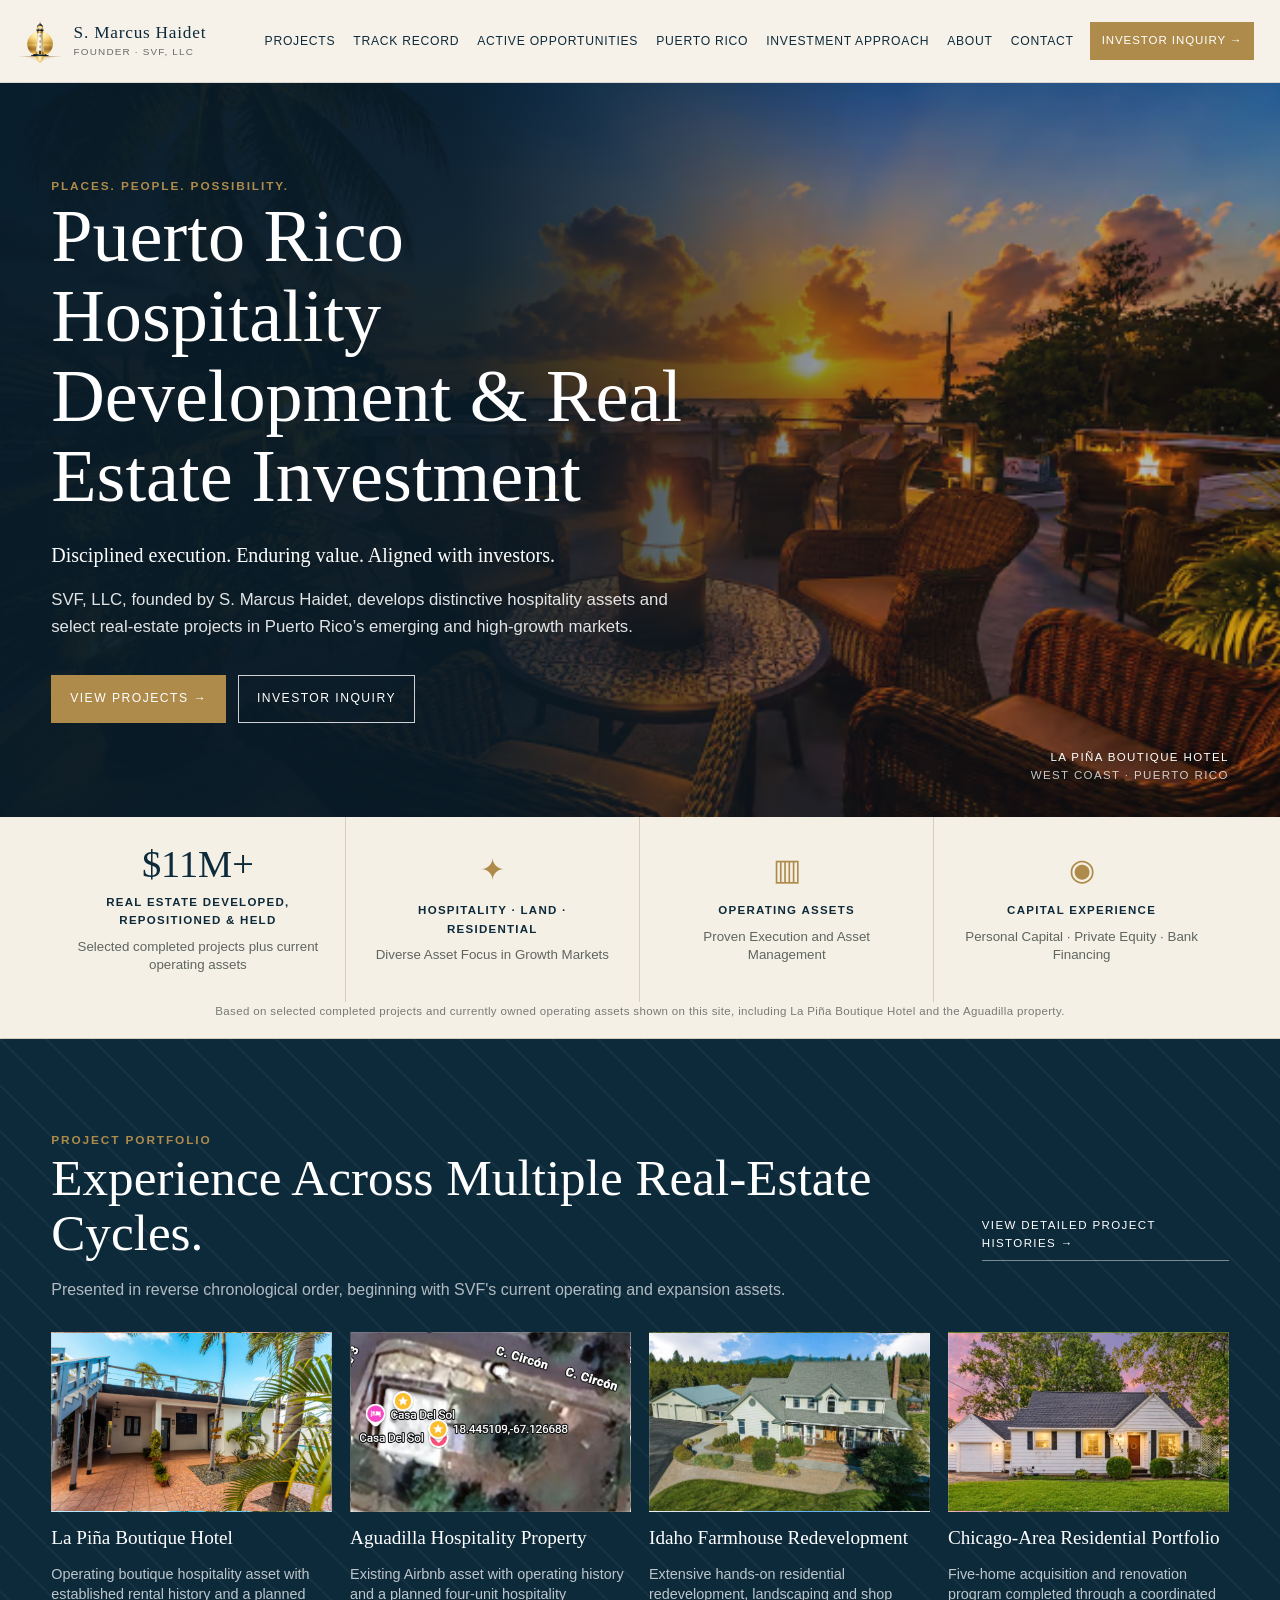
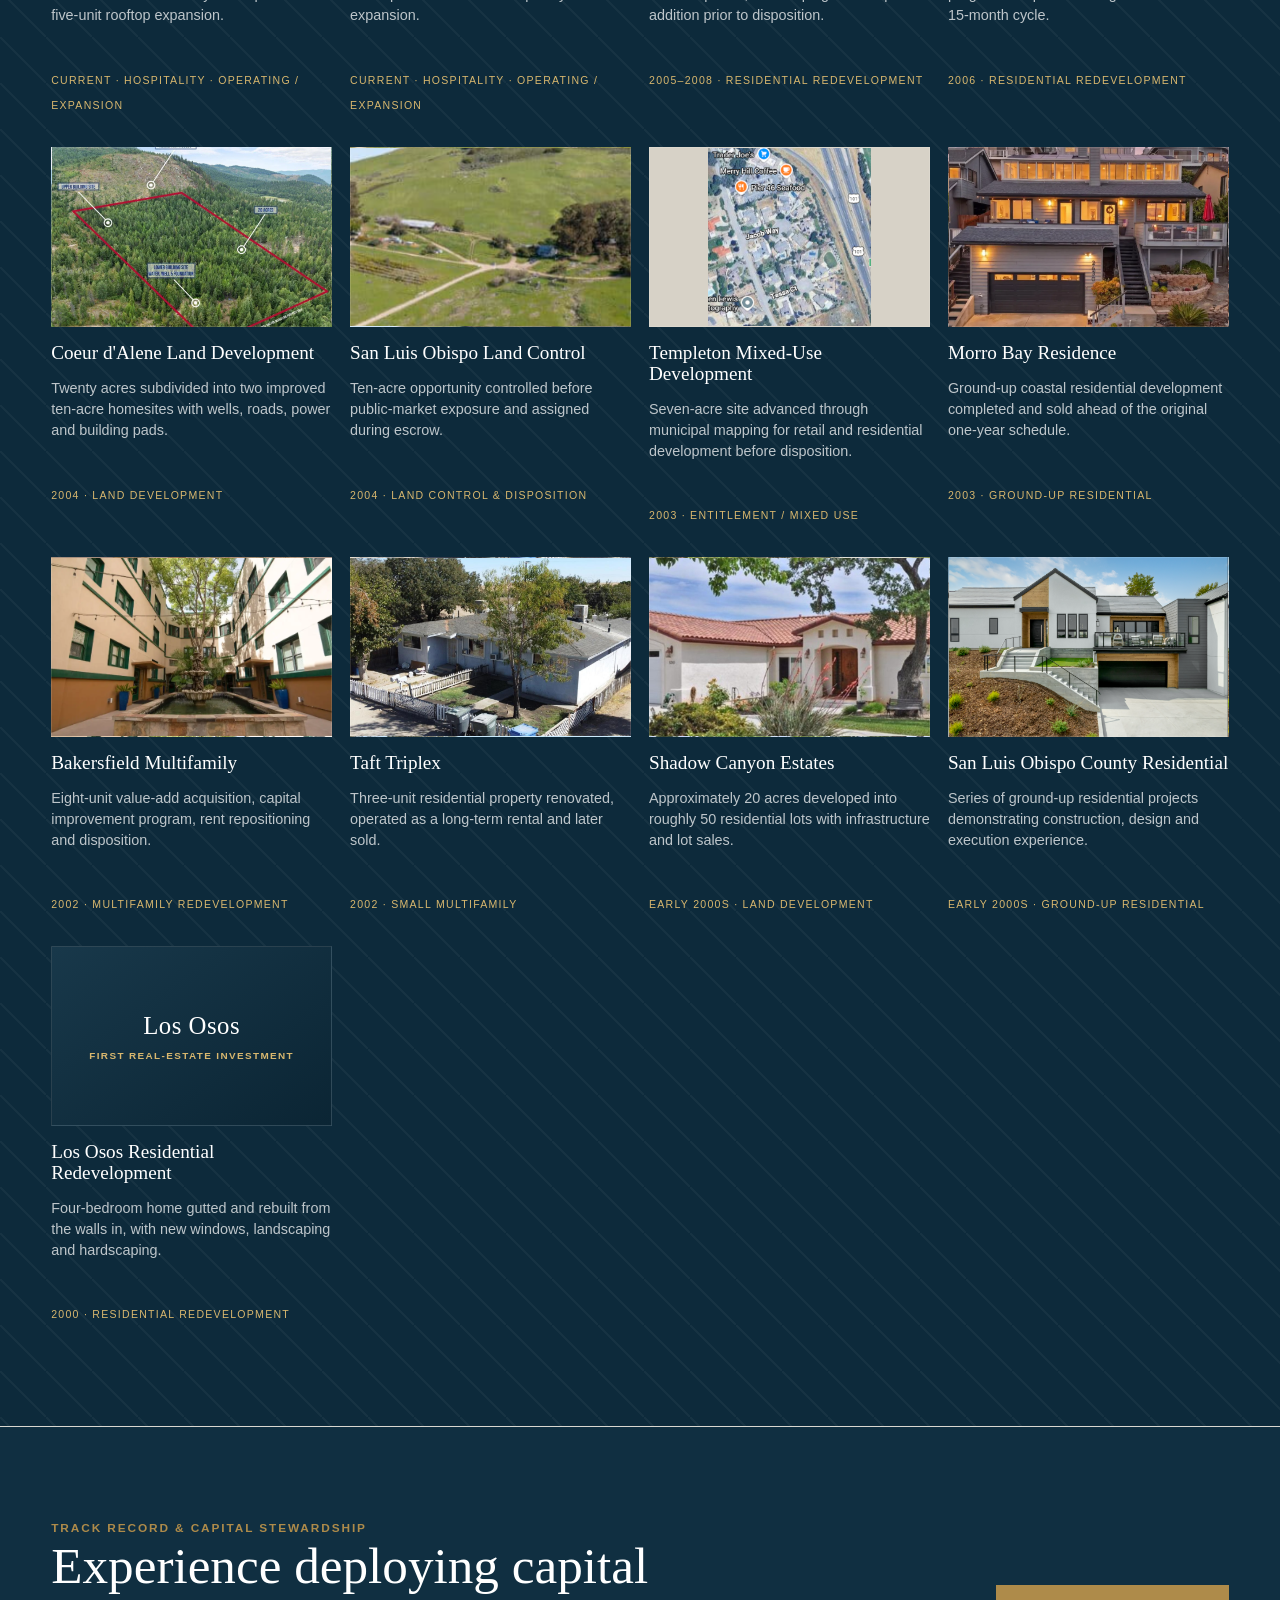
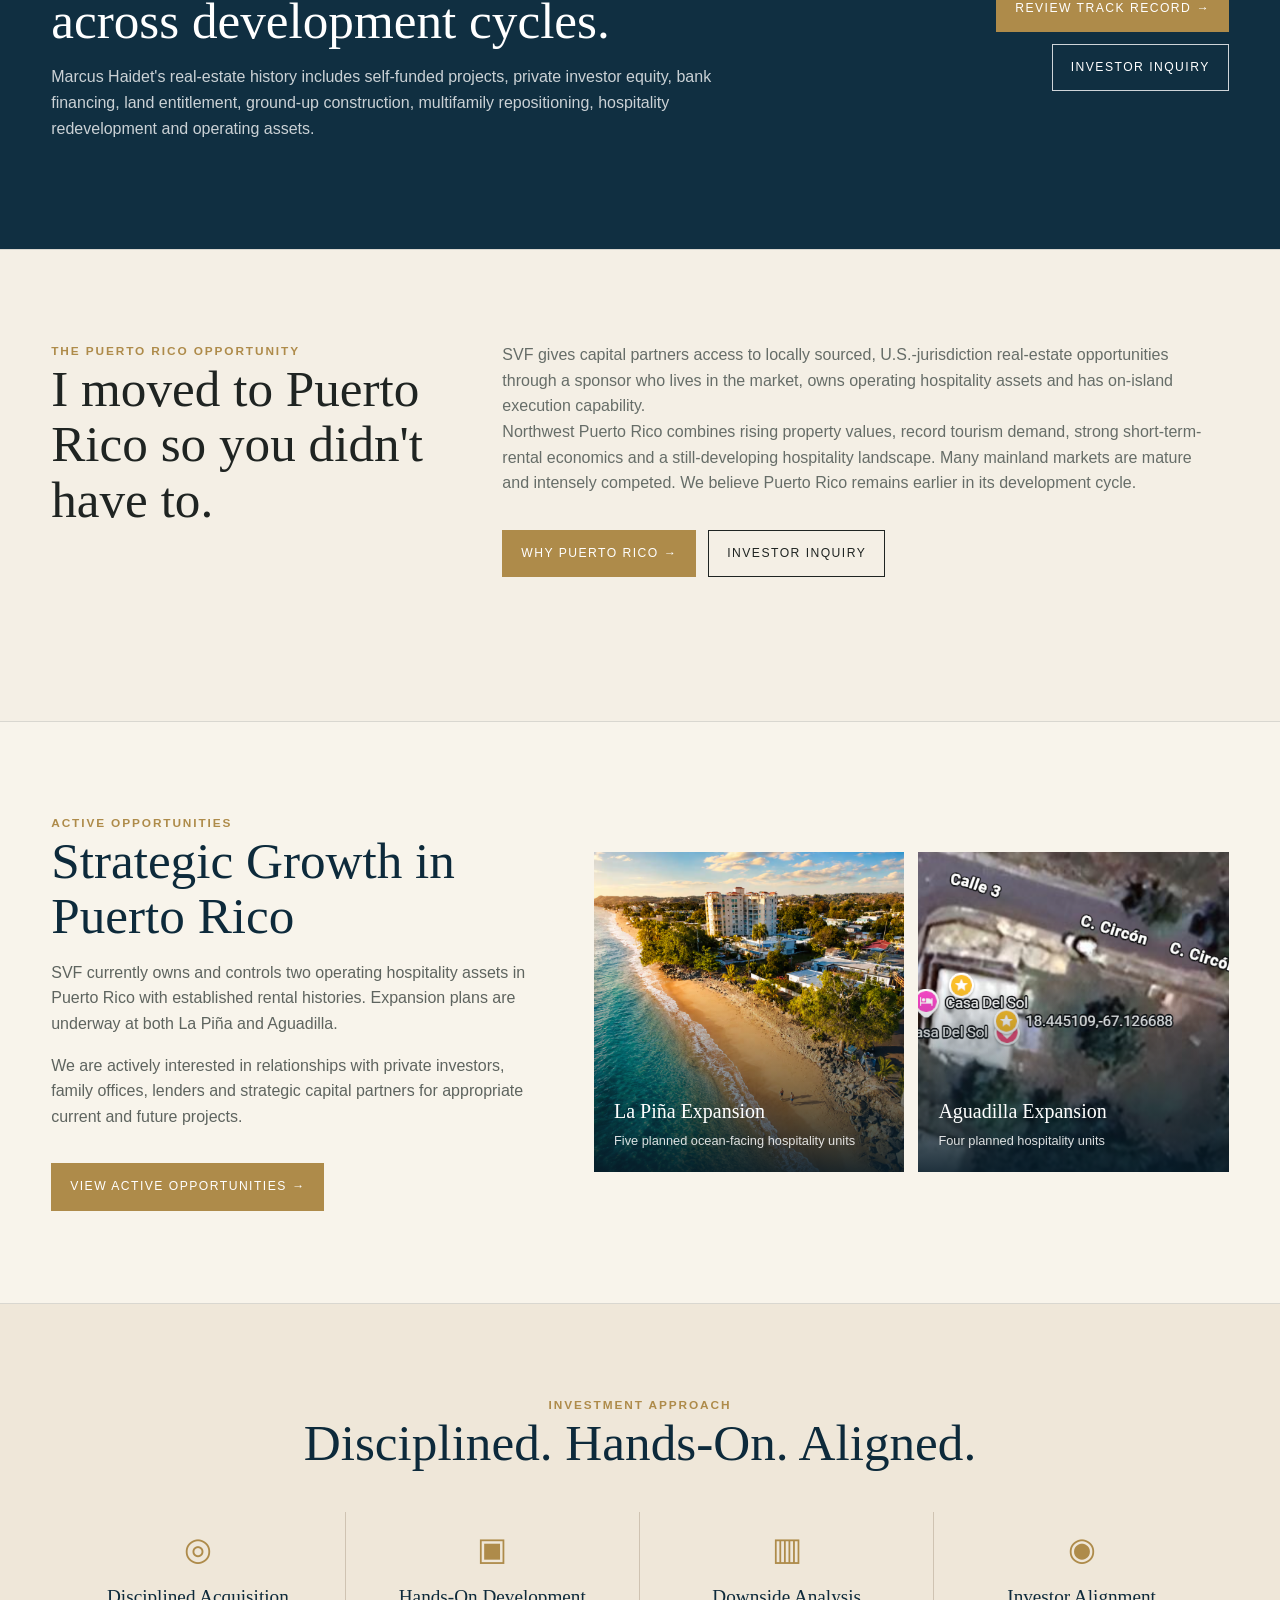
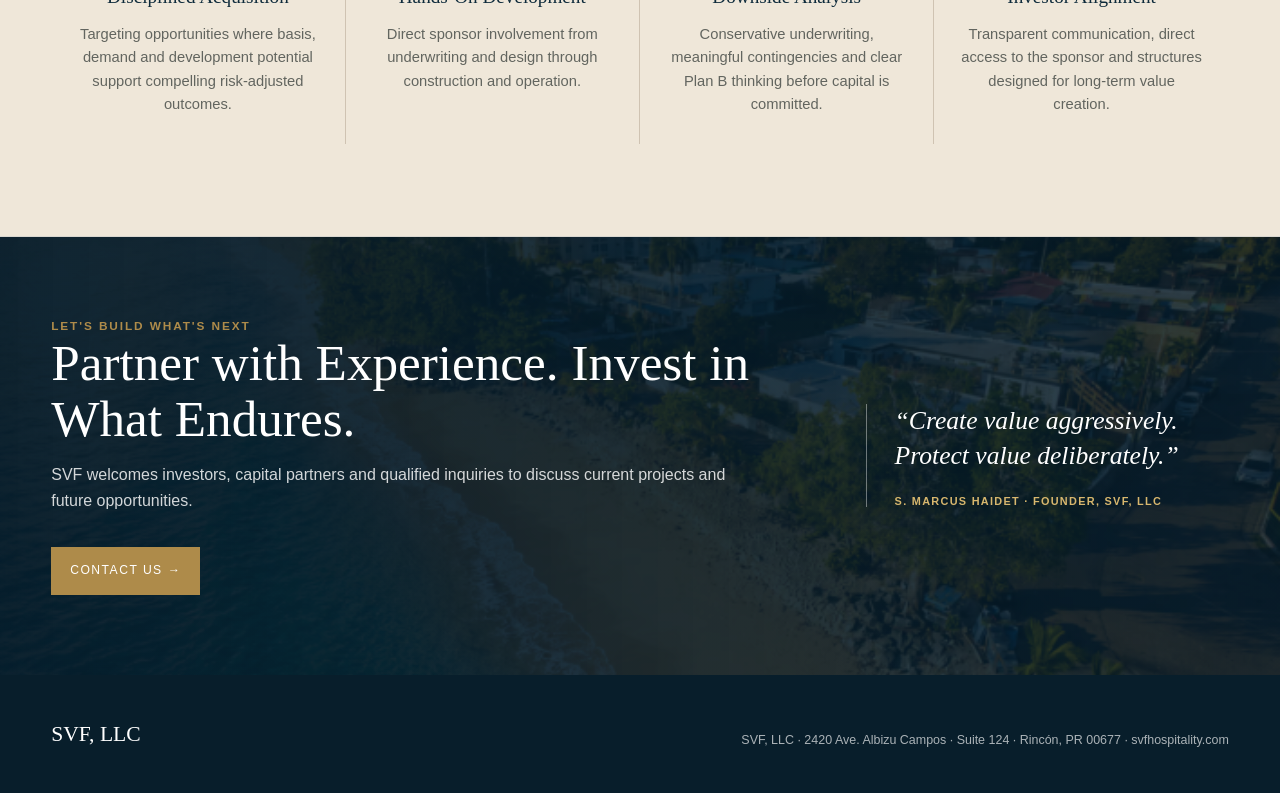
==== commit 2895e206: "Add SVF Hospitality domain to site" ====
--- a/index.html
+++ b/index.html
@@ -232,7 +232,7 @@
 </section>
 </main>
 
-<footer class="dark-footer"><div class="container footer-row"><div class="kicker">SVF, LLC</div><div class="footer-meta">SVF, LLC · 2420 Ave. Albizu Campos · Suite 124 · Rincón, PR 00677</div></div></footer>
+<footer class="dark-footer"><div class="container footer-row"><div class="kicker">SVF, LLC</div><div class="footer-meta">SVF, LLC · 2420 Ave. Albizu Campos · Suite 124 · Rincón, PR 00677 · <a href="https://svfhospitality.com">svfhospitality.com</a></div></div></footer>
 <script src="script.js"></script>
 <!-- deploy-refresh-20261014 -->
 </body>
--- a/styles.css
+++ b/styles.css
@@ -856,3 +856,63 @@
   .market-metric{border-right:0;border-bottom:1px solid #e1dbd0}
   .market-metric:last-child{border-bottom:0}
 }
+
+/* PUERTO RICO OPPORTUNITY PAGE */
+.pr-feature-band{background:#f4efe5}
+.pr-cta-band{background:#102f41;color:#fff;padding:56px 0}
+.pr-cta-inner{display:grid;grid-template-columns:1.35fr .65fr;gap:46px;align-items:center}
+.pr-cta-band h2{color:#fff;margin:6px 0 10px}
+.pr-cta-band p{color:rgba(255,255,255,.78);max-width:760px;margin:0}
+.pr-cta-band .actions{justify-content:flex-end}
+
+.pr-hero{
+  position:relative;
+  overflow:hidden;
+  background:
+    radial-gradient(circle at 82% 42%,rgba(174,139,74,.18),transparent 28%),
+    linear-gradient(115deg,#081e2b,#12384c);
+  color:#fff;
+  padding:96px 0 88px;
+  border-top:3px solid #ae8b4a;
+}
+.pr-hero:after{
+  content:"";
+  position:absolute;
+  width:420px;height:420px;border-radius:50%;
+  border:1px solid rgba(216,183,110,.2);
+  right:-80px;top:-70px;
+  box-shadow:0 0 0 42px rgba(216,183,110,.025),0 0 0 84px rgba(255,255,255,.012);
+}
+.pr-hero-inner{position:relative;z-index:1;display:grid;grid-template-columns:1.25fr .75fr;gap:68px;align-items:center}
+.pr-hero h1{color:#fff;font-size:clamp(3rem,5.8vw,5.9rem);max-width:820px}
+.pr-lead{font-size:1.12rem;line-height:1.75;color:rgba(255,255,255,.82);max-width:780px}
+.pr-thesis-card{border-left:2px solid #ae8b4a;padding:28px 0 28px 30px}
+.pr-thesis-card span{font-size:.7rem;letter-spacing:.14em;text-transform:uppercase;color:#d8b76e;font-weight:700}
+.pr-thesis-card p{font:400 1.22rem/1.6 Georgia,serif;color:#fff;margin:12px 0 0}
+.quote-inline{font:italic 1.18rem/1.65 Georgia,serif;color:#183546;border-left:2px solid #ae8b4a;padding-left:22px;margin-top:28px}
+.pr-proof{background:#102f41;color:#fff}
+.pr-proof h2{color:#fff}
+.pr-proof-grid{display:grid;grid-template-columns:repeat(4,1fr);border-top:1px solid rgba(255,255,255,.16);border-bottom:1px solid rgba(255,255,255,.16)}
+.pr-proof-card{padding:30px 24px;border-right:1px solid rgba(255,255,255,.16)}
+.pr-proof-card:last-child{border-right:0}
+.pr-proof-card strong{display:block;font:400 2.4rem Georgia,serif;color:#d8b76e}
+.pr-proof-card span{display:block;font-size:.7rem;letter-spacing:.1em;text-transform:uppercase;margin:8px 0 10px}
+.pr-proof-card p{font-size:.86rem;color:rgba(255,255,255,.68);margin:0;line-height:1.55}
+.pr-source-note{font-size:.75rem;color:rgba(255,255,255,.5);margin:16px 0 0}
+.pr-local-edge{background:#efe7d9}
+.pr-thesis{background:#f7f5f0}
+.pr-sources{padding:28px 0;background:#ece4d4;border-top:1px solid #d4c9b7}
+.pr-sources p{font-size:.78rem;color:#6a6d68;line-height:1.65;margin:8px 0 0}
+.pr-sources a{text-decoration:underline;text-underline-offset:3px}
+.market-metrics{grid-template-columns:repeat(4,1fr)}
+@media(max-width:900px){
+  .pr-hero-inner,.pr-cta-inner{grid-template-columns:1fr}
+  .pr-cta-band .actions{justify-content:flex-start}
+  .pr-proof-grid{grid-template-columns:1fr 1fr}
+  .pr-proof-card:nth-child(2){border-right:0}
+}
+@media(max-width:620px){
+  .pr-proof-grid{grid-template-columns:1fr}
+  .pr-proof-card{border-right:0;border-bottom:1px solid rgba(255,255,255,.16)}
+  .pr-proof-card:last-child{border-bottom:0}
+}
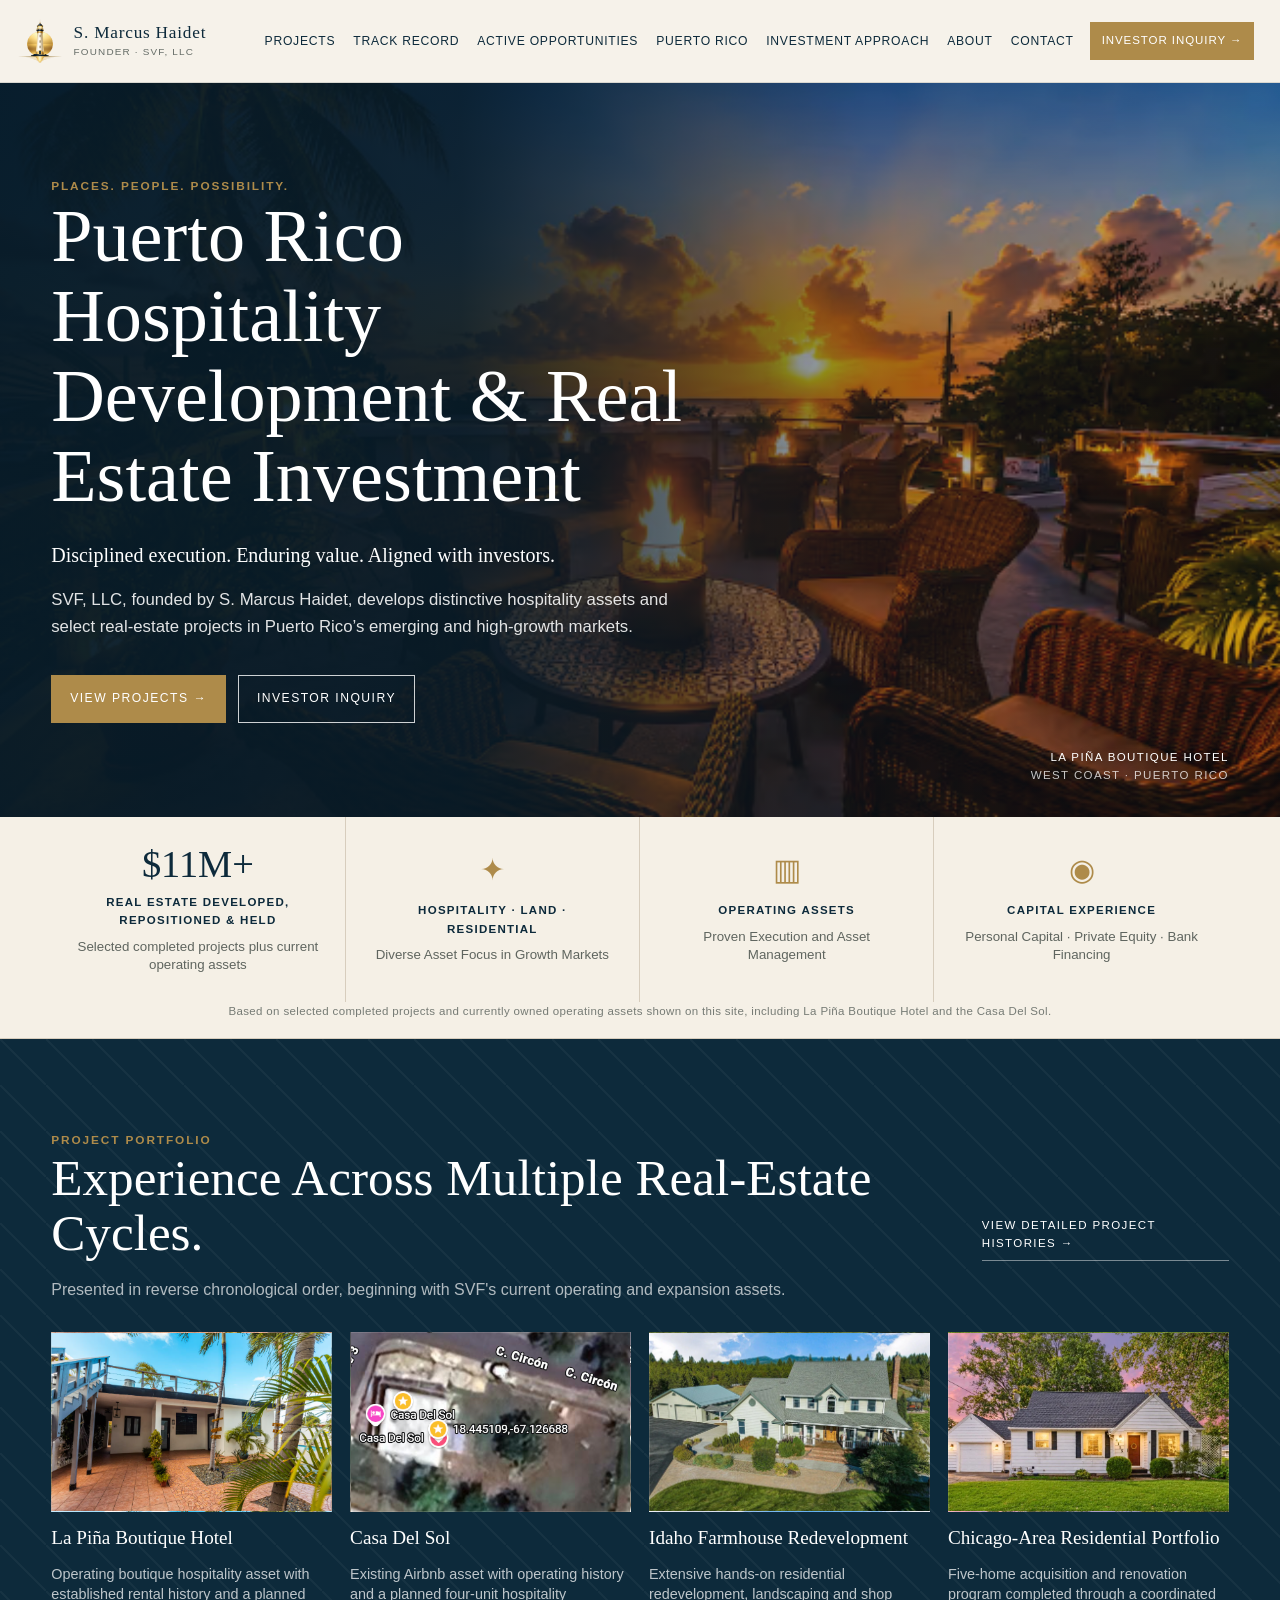
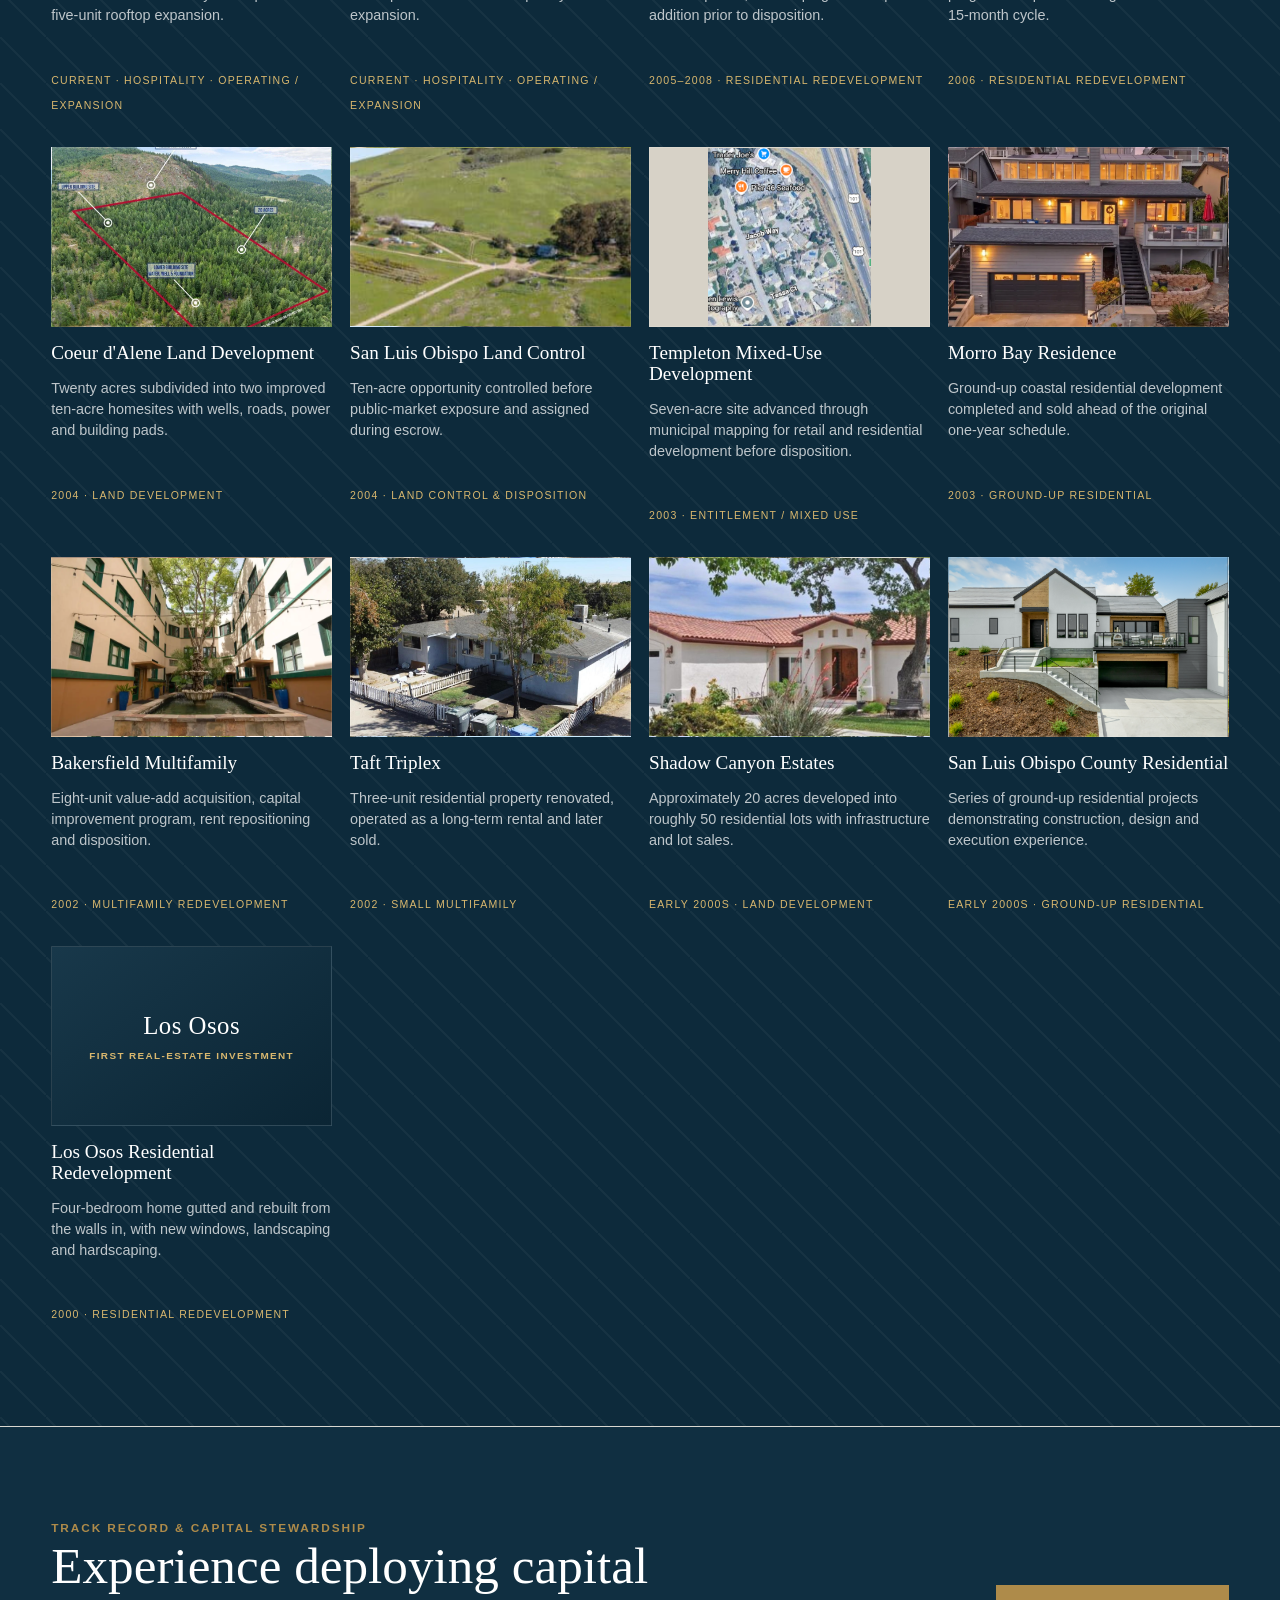
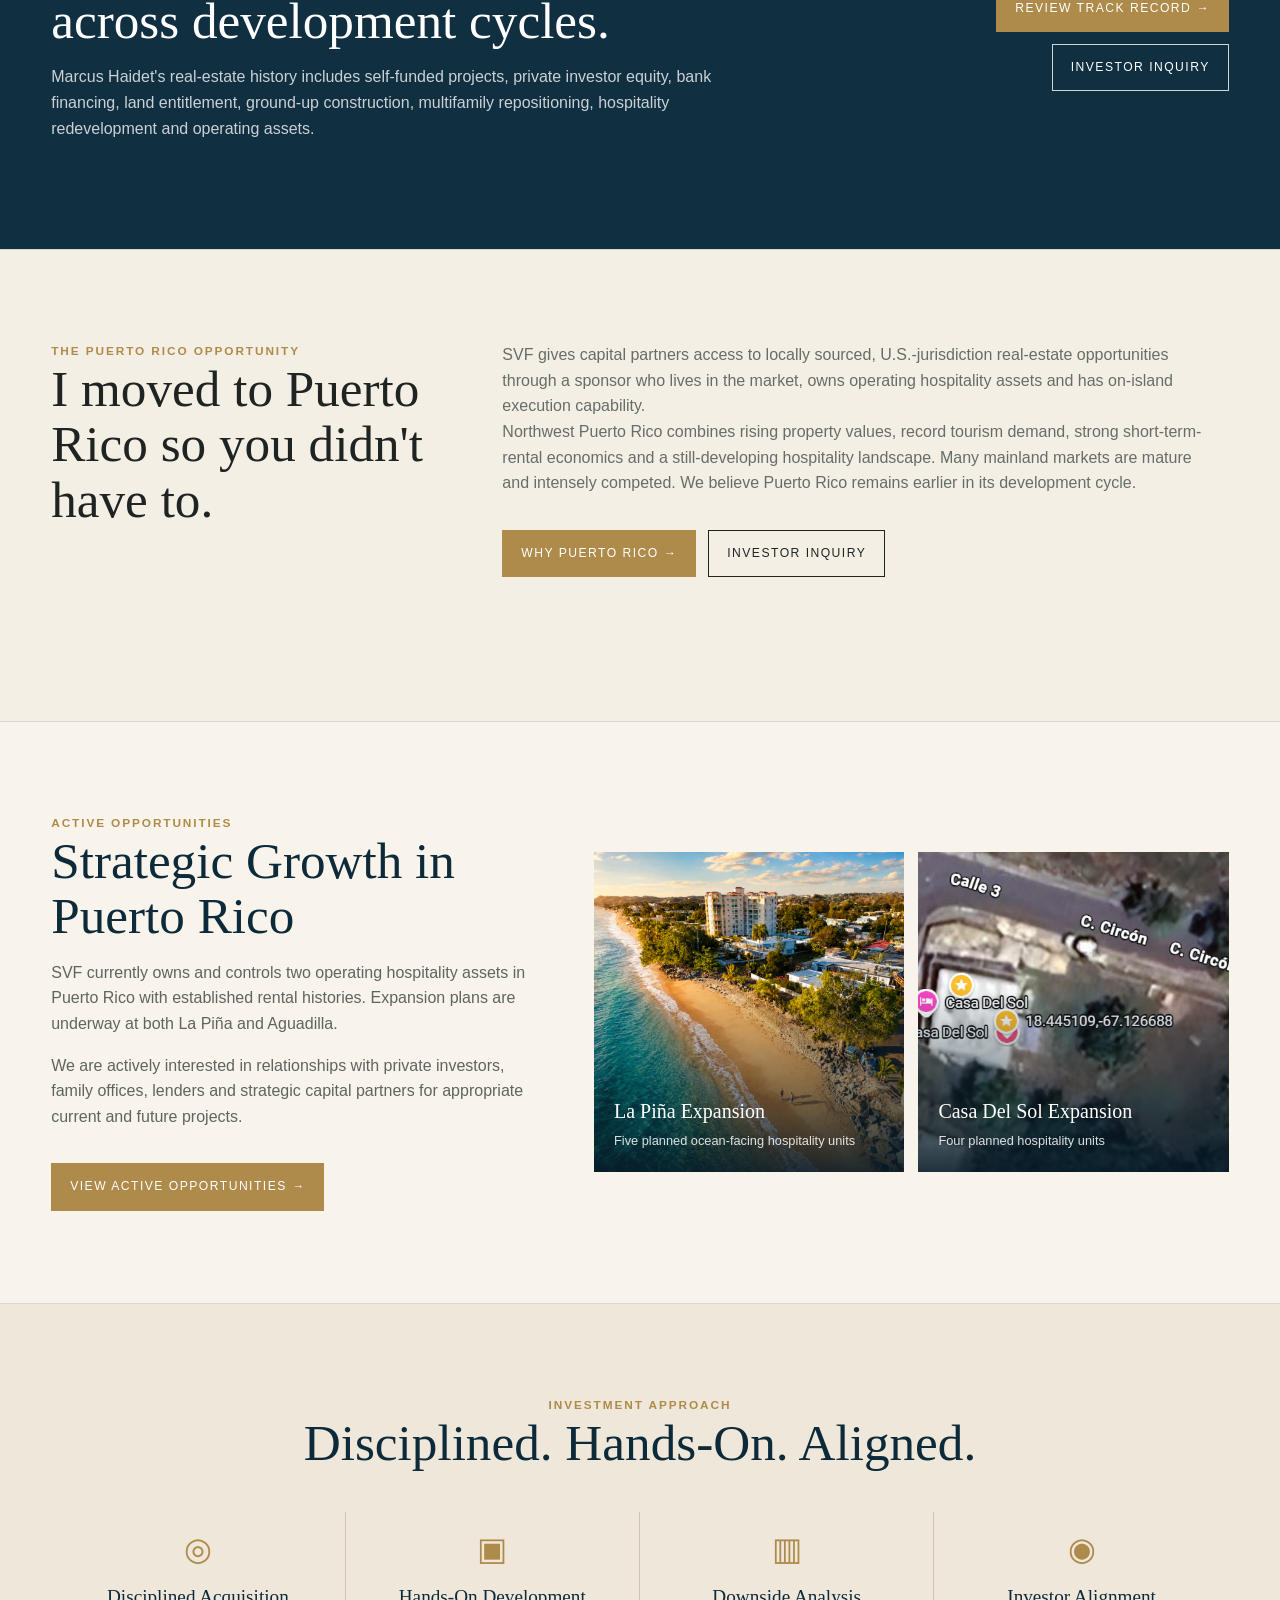
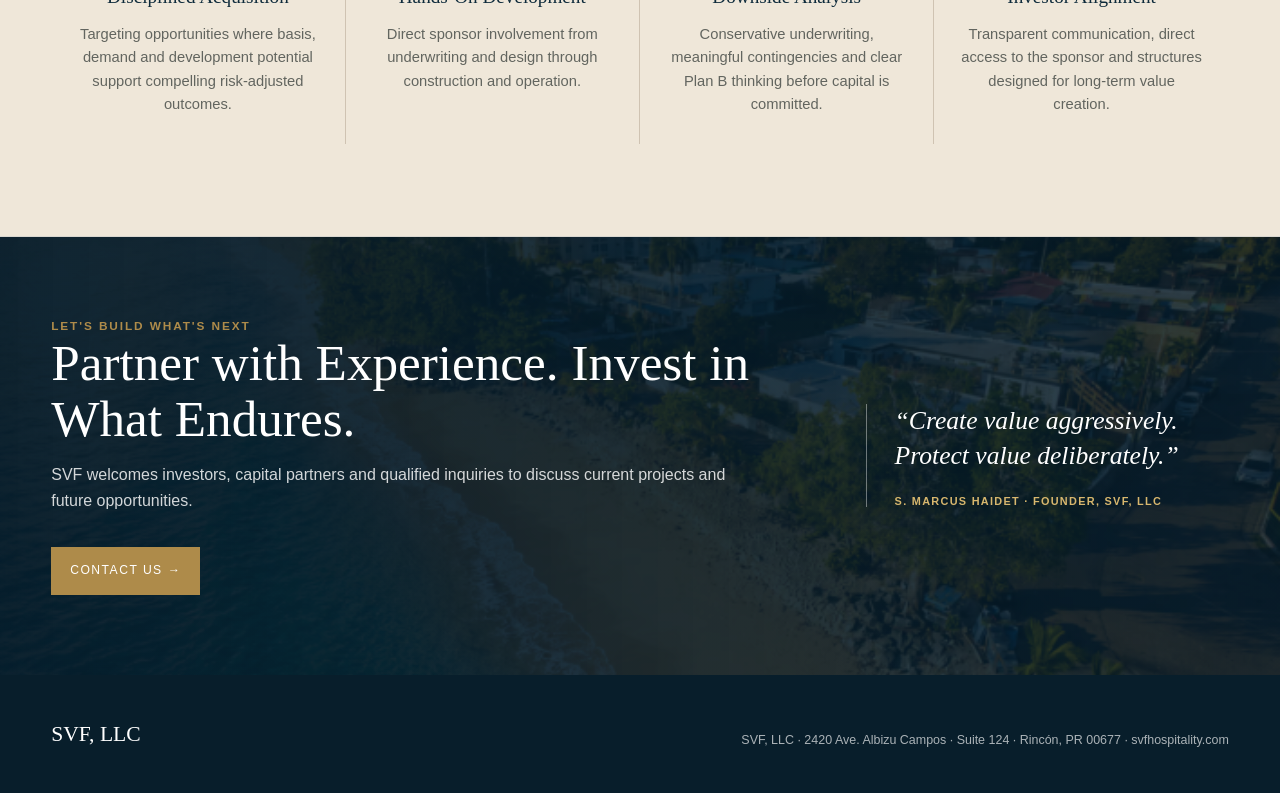
==== commit b57d01eb: "Rename Aguadilla property to Casa Del Sol" ====
--- a/index.html
+++ b/index.html
@@ -65,7 +65,7 @@
       <small>Personal Capital · Private Equity · Bank Financing</small>
     </div>
   </div>
-<div class="container credibility-note">Based on selected completed projects and currently owned operating assets shown on this site, including La Piña Boutique Hotel and the Aguadilla property.</div>
+<div class="container credibility-note">Based on selected completed projects and currently owned operating assets shown on this site, including La Piña Boutique Hotel and the Casa Del Sol.</div>
 </section>
 
 <section class="featured-dark section">
@@ -87,7 +87,7 @@
       </a>
       <a class="investment-project-card" href="active.html">
         <div class="project-thumb p-aguadilla"></div>
-        <h3>Aguadilla Hospitality Property</h3>
+        <h3>Casa Del Sol</h3>
         <p>Existing Airbnb asset with operating history and a planned four-unit hospitality expansion.</p>
         <span>Current · Hospitality · Operating / Expansion</span>
       </a>
@@ -199,7 +199,7 @@
     </div>
     <div class="opportunity-cards">
       <a class="op-card op-lapina" href="active.html"><div><strong>La Piña Expansion</strong><span>Five planned ocean-facing hospitality units</span></div></a>
-      <a class="op-card op-aguadilla" href="active.html"><div><strong>Aguadilla Expansion</strong><span>Four planned hospitality units</span></div></a>
+      <a class="op-card op-aguadilla" href="active.html"><div><strong>Casa Del Sol Expansion</strong><span>Four planned hospitality units</span></div></a>
     </div>
   </div>
 </section>
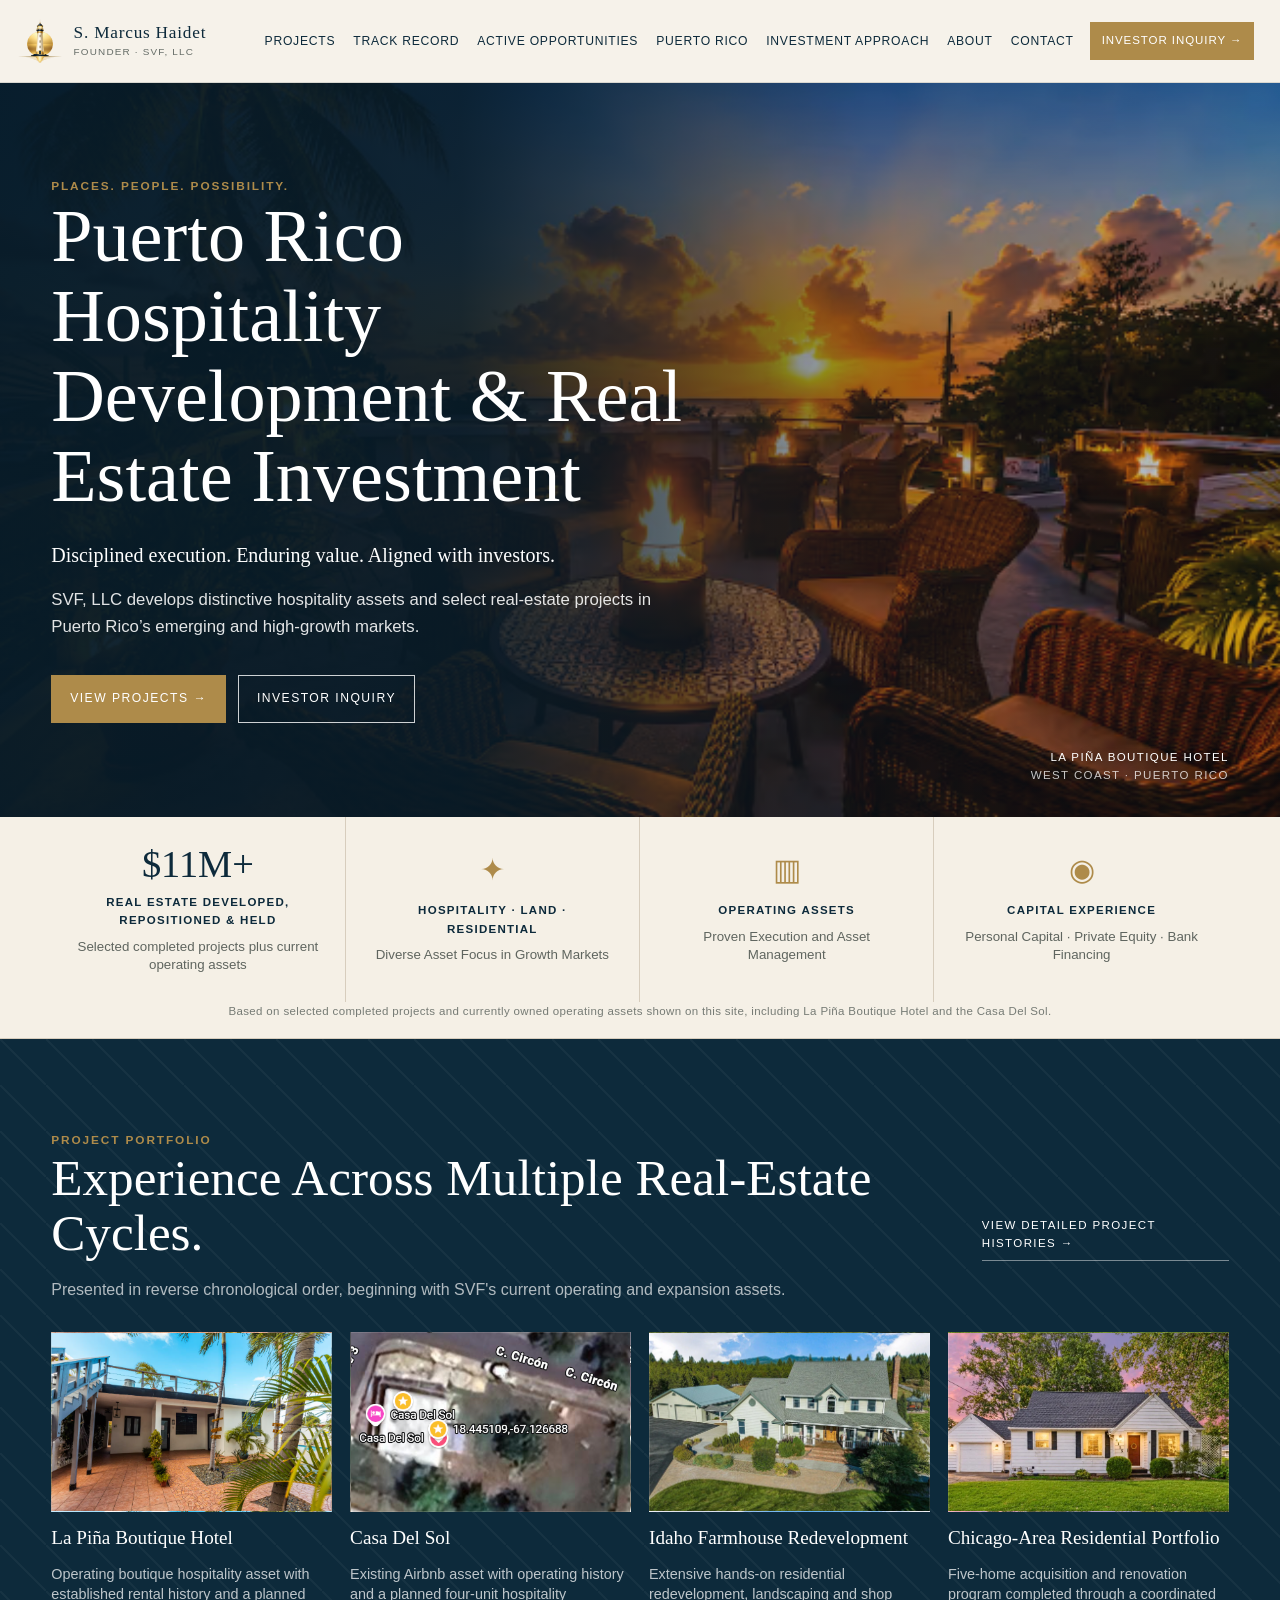
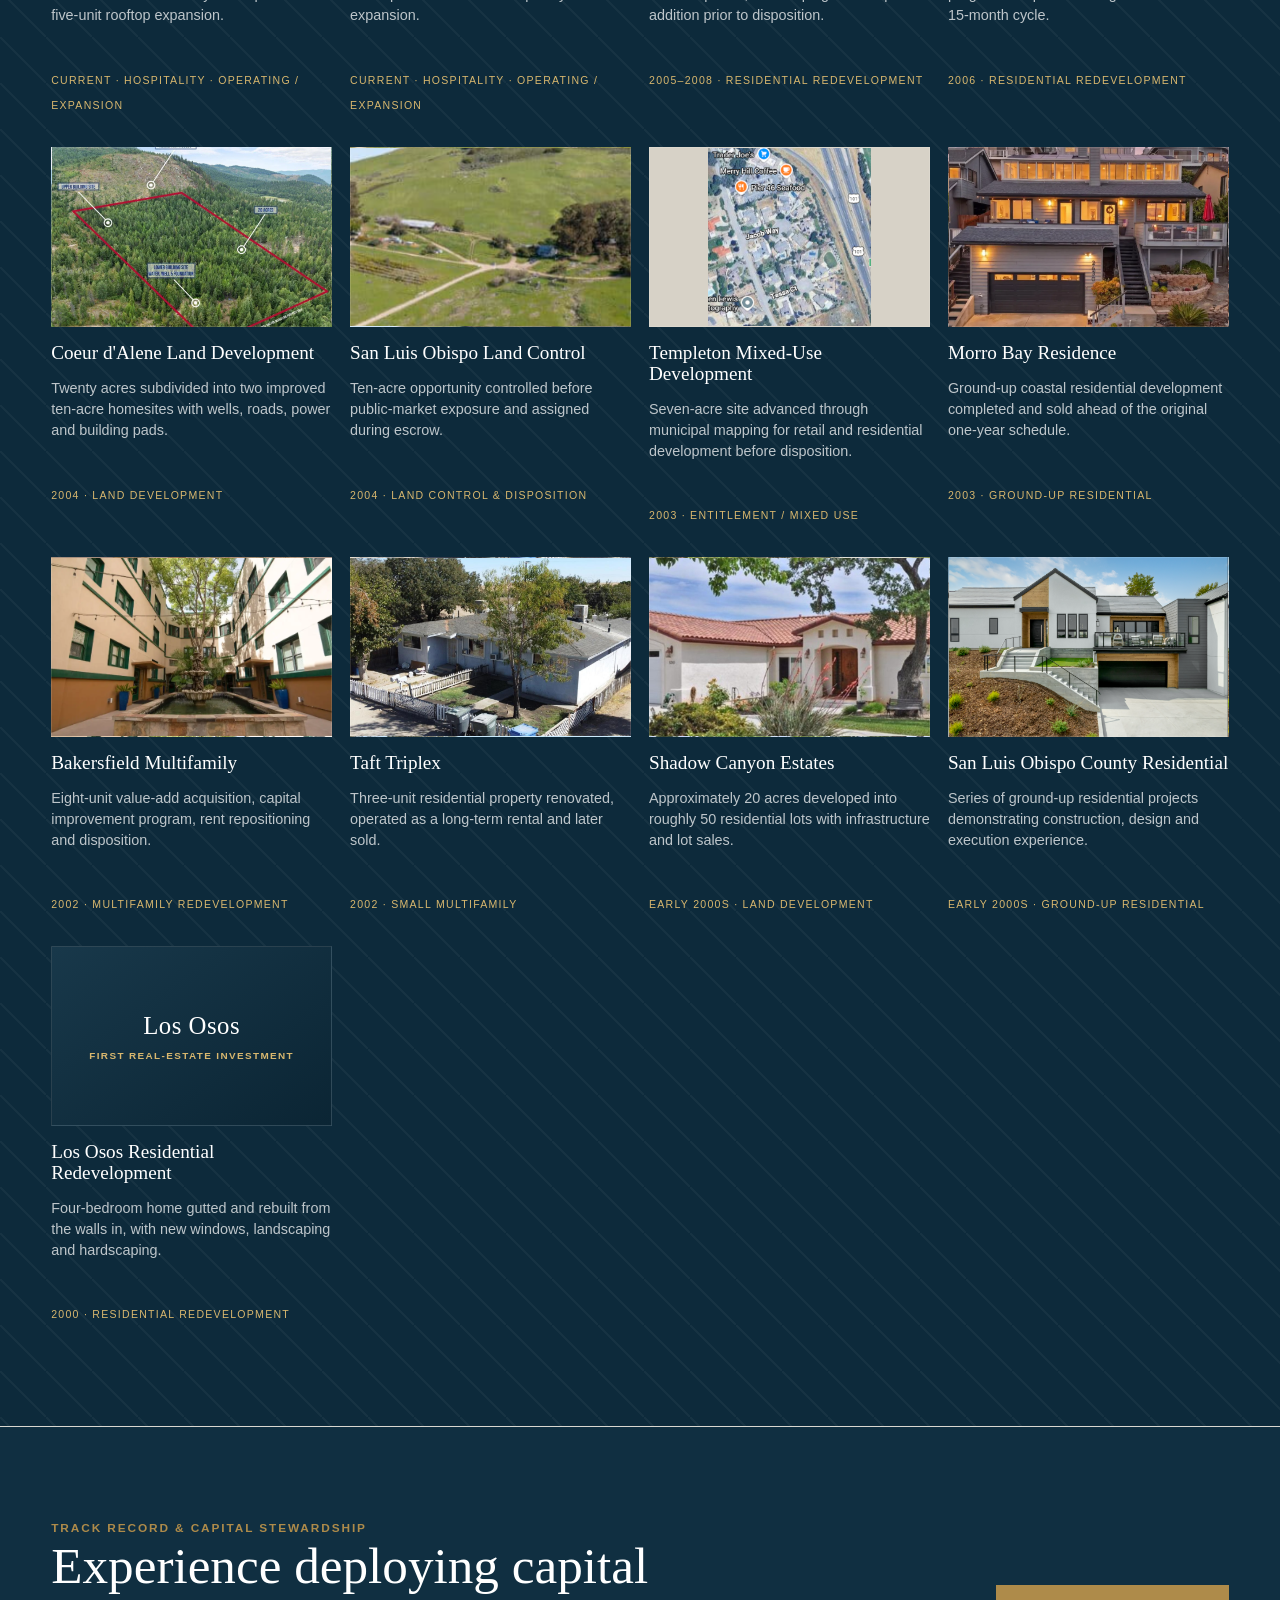
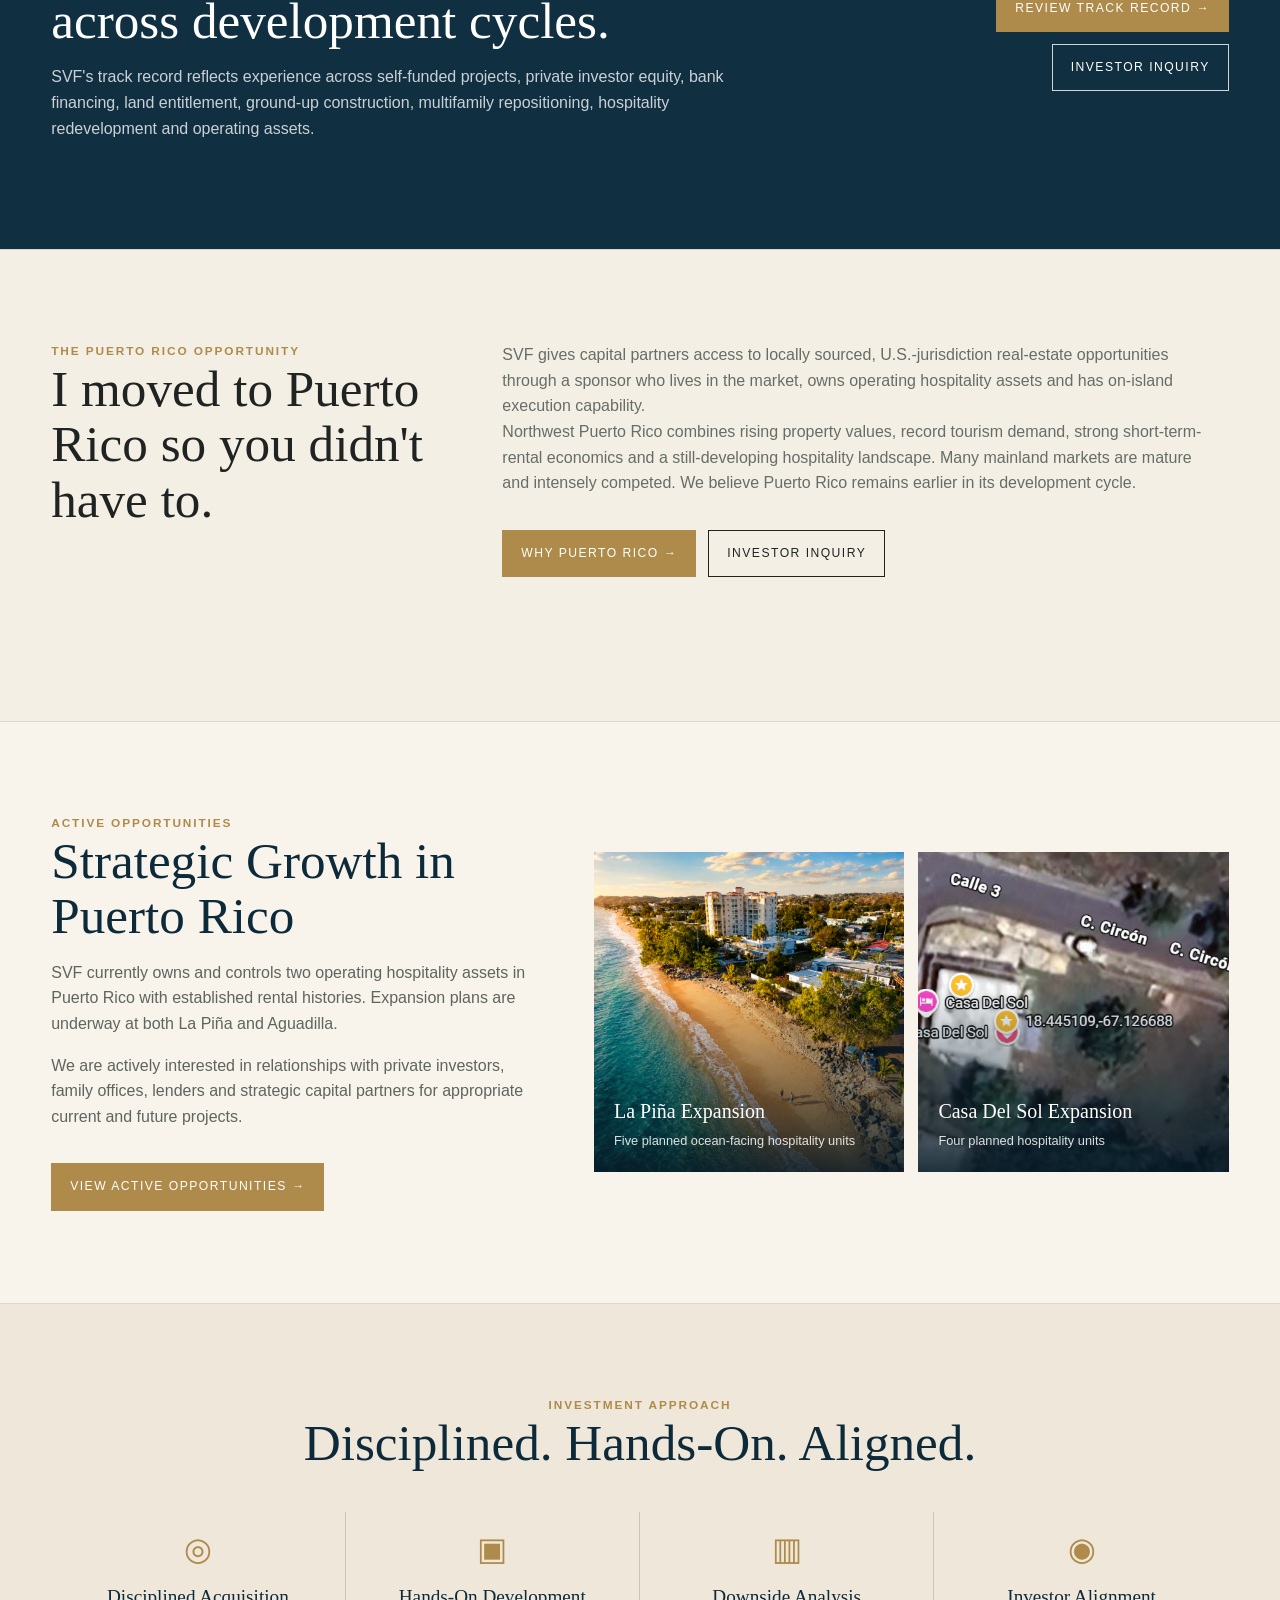
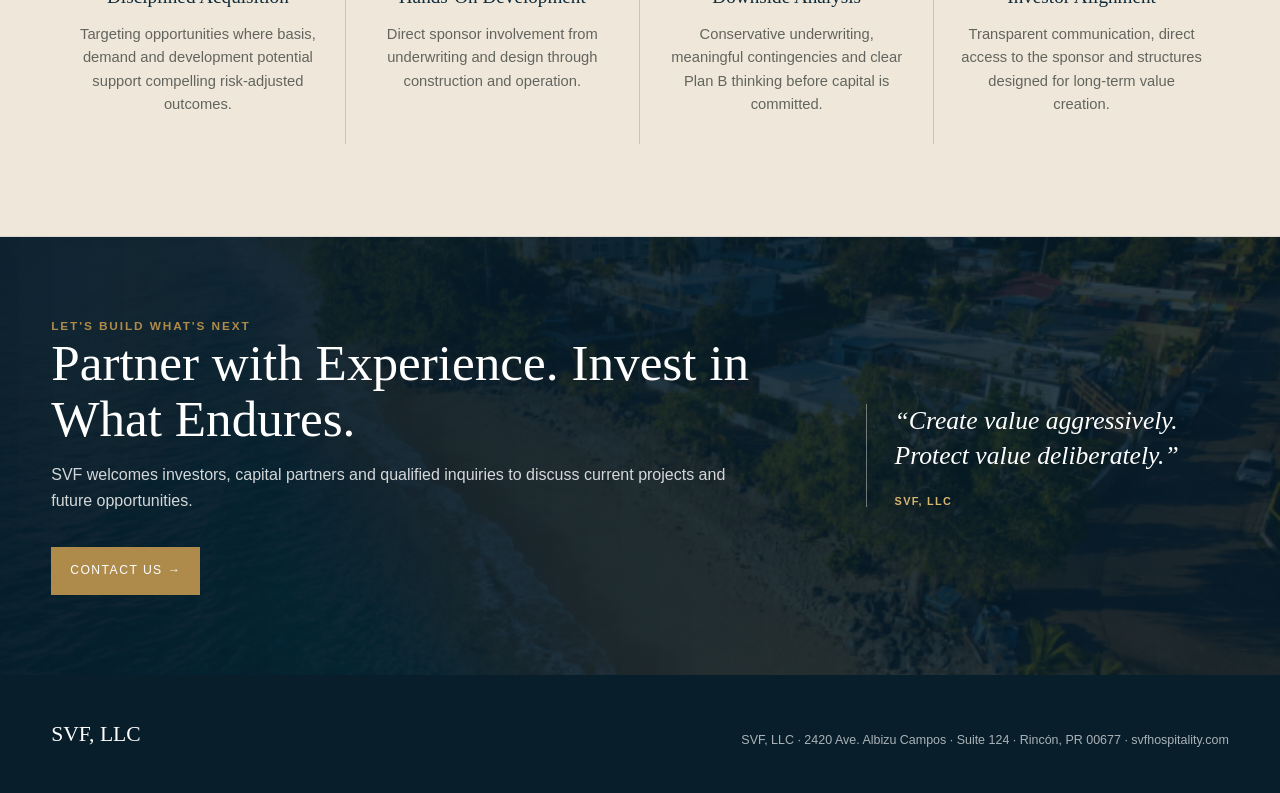
==== commit 3d4955fa: "Shift homepage copy to company-first positioning" ====
--- a/index.html
+++ b/index.html
@@ -3,8 +3,8 @@
 <head>
 <meta charset="utf-8">
 <meta name="viewport" content="width=device-width,initial-scale=1">
-<title>S. Marcus Haidet | SVF, LLC | Puerto Rico Hospitality Development & Investment</title>
-<meta name="description" content="SVF, LLC, founded by S. Marcus Haidet, develops hospitality and select real-estate assets in Puerto Rico and works with aligned private capital partners.">
+<title>SVF, LLC | Puerto Rico Hospitality Development & Investment</title>
+<meta name="description" content="SVF, LLC develops hospitality and select real-estate assets in Puerto Rico and works with aligned private capital partners.">
 <meta name="robots" content="index,follow">
 <link rel="stylesheet" href="styles.css">
 </head>
@@ -32,7 +32,7 @@
       <div class="eyebrow gold">Places. People. Possibility.</div>
       <h1>Puerto Rico Hospitality Development & Real Estate Investment</h1>
       <p class="hero-sub">Disciplined execution. Enduring value. Aligned with investors.</p>
-      <p class="hero-body">SVF, LLC, founded by S. Marcus Haidet, develops distinctive hospitality assets and select real-estate projects in Puerto Rico’s emerging and high-growth markets.</p>
+      <p class="hero-body">SVF, LLC develops distinctive hospitality assets and select real-estate projects in Puerto Rico’s emerging and high-growth markets.</p>
       <div class="actions">
         <a class="button gold-button" href="projects.html">View Projects →</a>
         <a class="button outline-light" href="contact.html">Investor Inquiry</a>
@@ -166,7 +166,7 @@
     <div>
       <div class="eyebrow gold">Track Record & Capital Stewardship</div>
       <h2>Experience deploying capital across development cycles.</h2>
-      <p>Marcus Haidet's real-estate history includes self-funded projects, private investor equity, bank financing, land entitlement, ground-up construction, multifamily repositioning, hospitality redevelopment and operating assets.</p>
+      <p>SVF's track record reflects experience across self-funded projects, private investor equity, bank financing, land entitlement, ground-up construction, multifamily repositioning, hospitality redevelopment and operating assets.</p>
     </div>
     <div class="trackrecord-band-actions">
       <a class="button gold-button" href="trackrecord.html">Review Track Record →</a>
@@ -227,7 +227,7 @@
       <p>SVF welcomes investors, capital partners and qualified inquiries to discuss current projects and future opportunities.</p>
       <div class="actions"><a class="button gold-button" href="contact.html">Contact Us →</a></div>
     </div>
-    <div class="investor-quote">“Create value aggressively.<br>Protect value deliberately.”<small>S. Marcus Haidet · Founder, SVF, LLC</small></div>
+    <div class="investor-quote">“Create value aggressively.<br>Protect value deliberately.”<small>SVF, LLC</small></div>
   </div>
 </section>
 </main>
